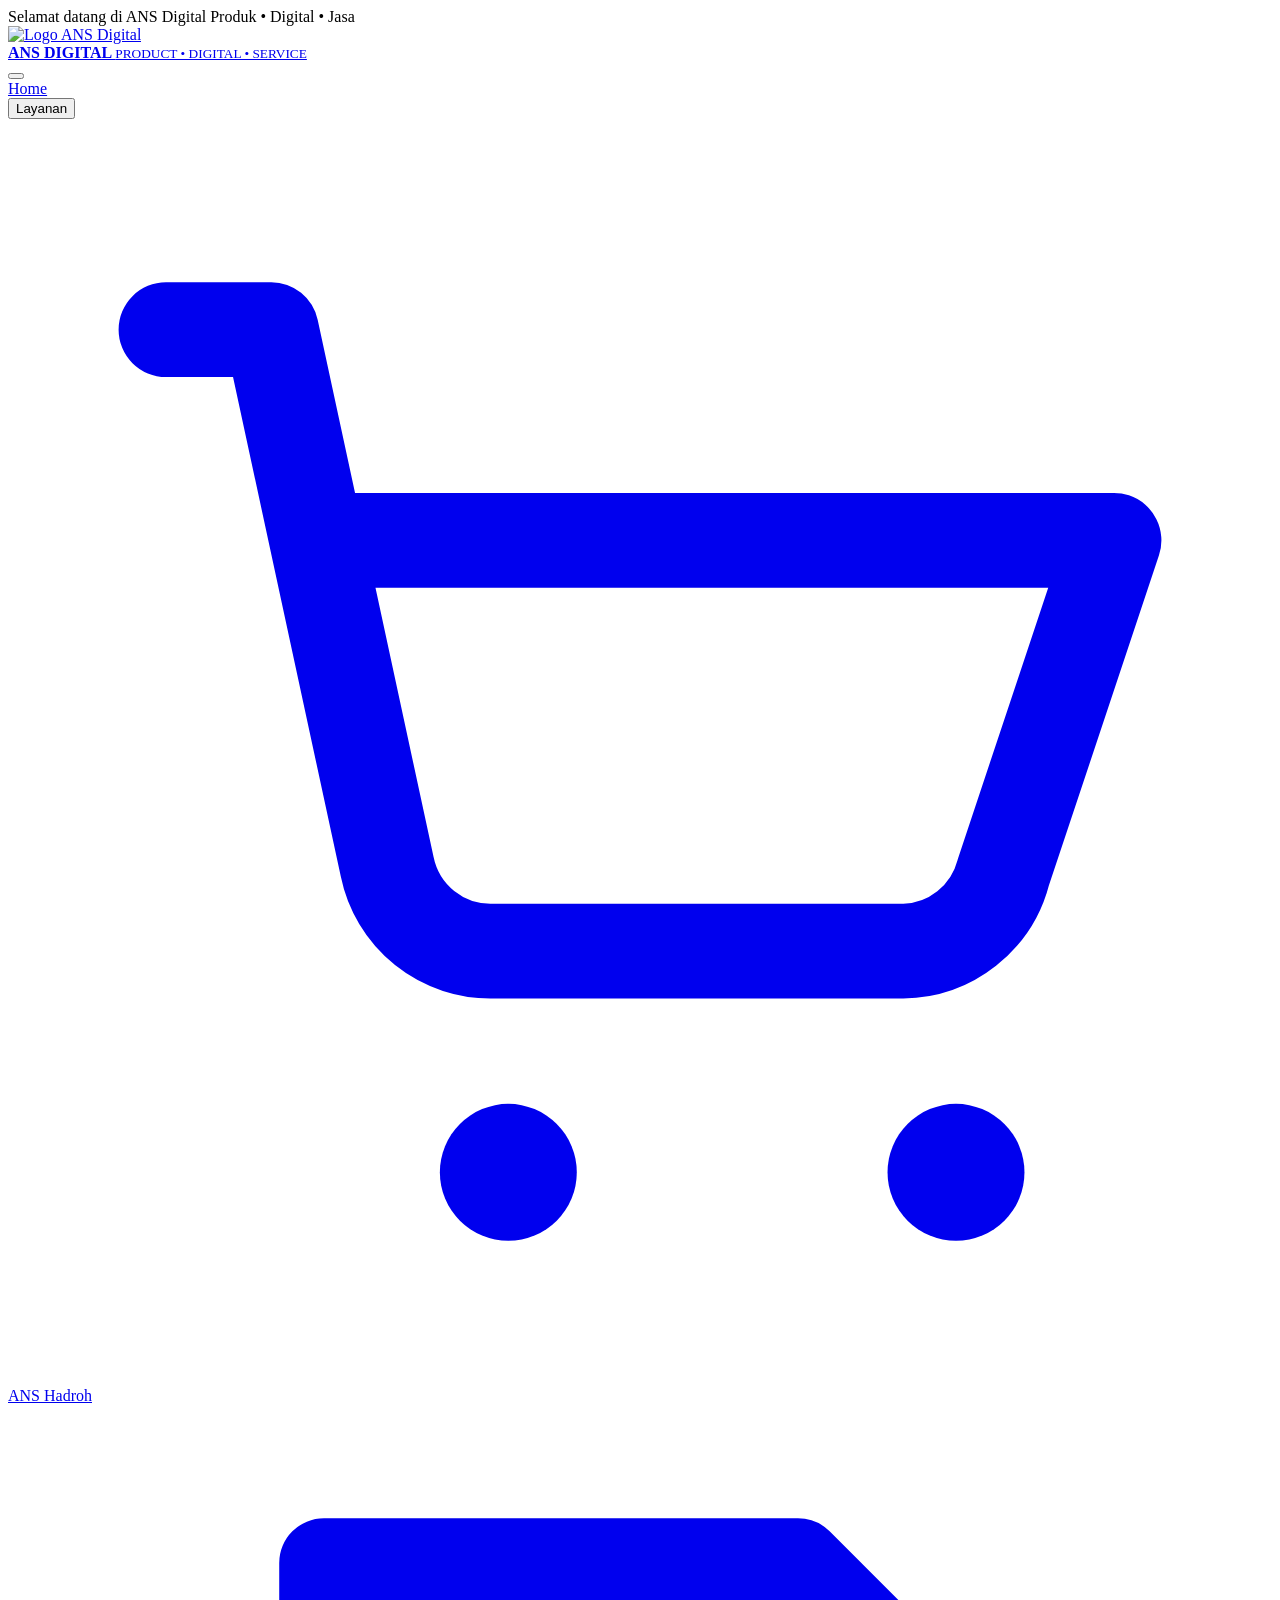
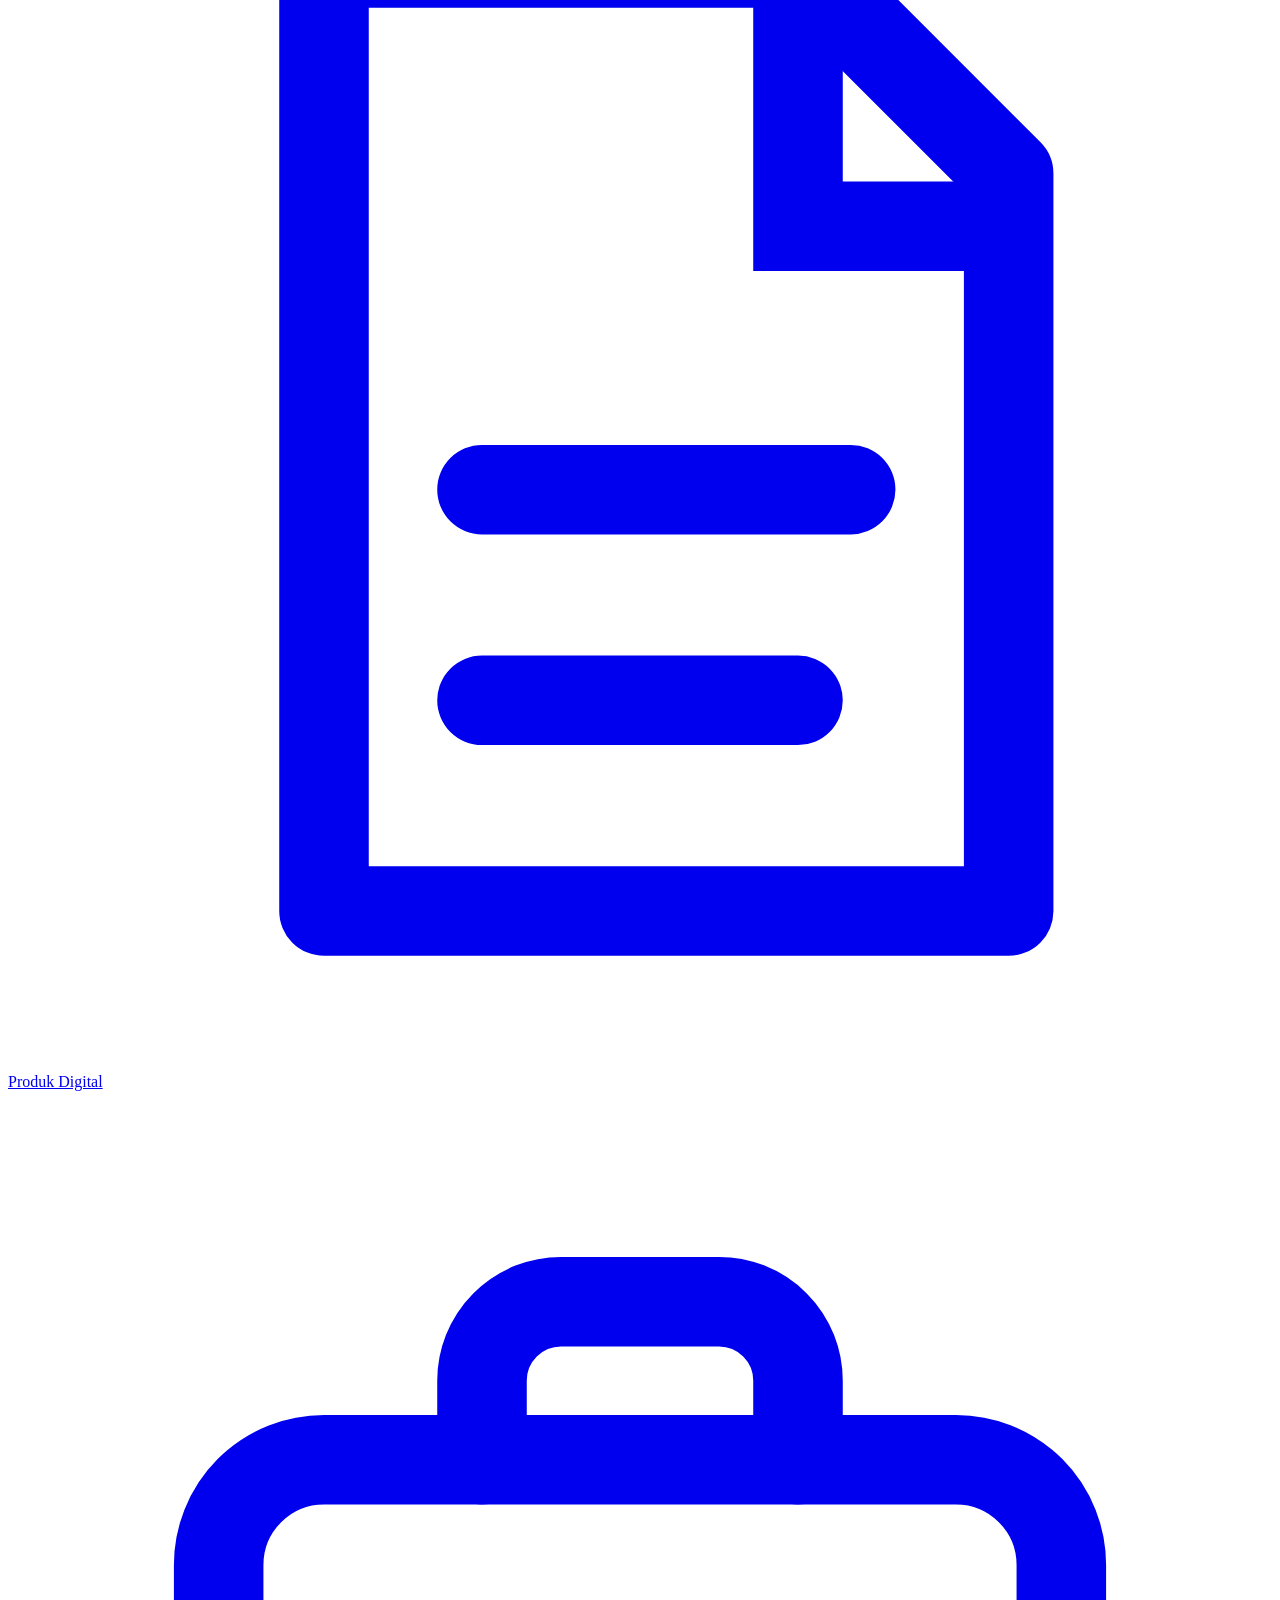
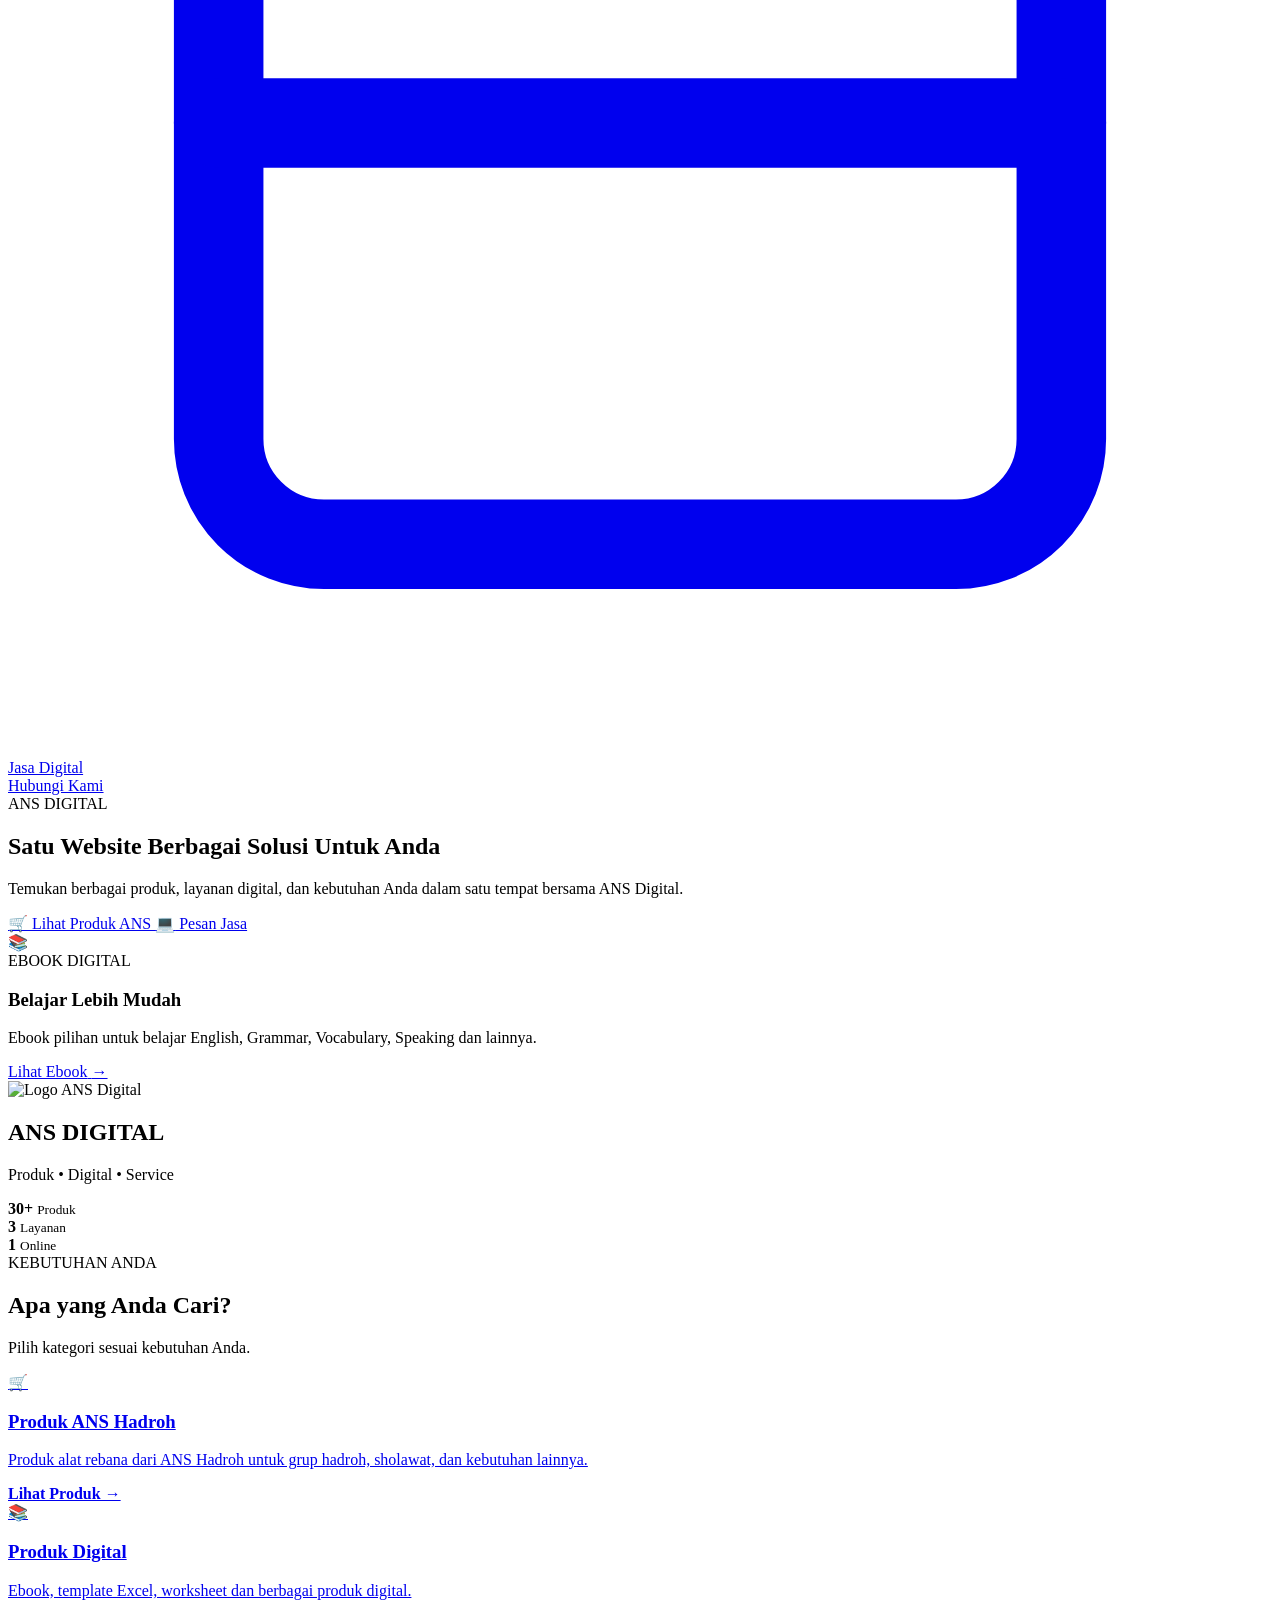
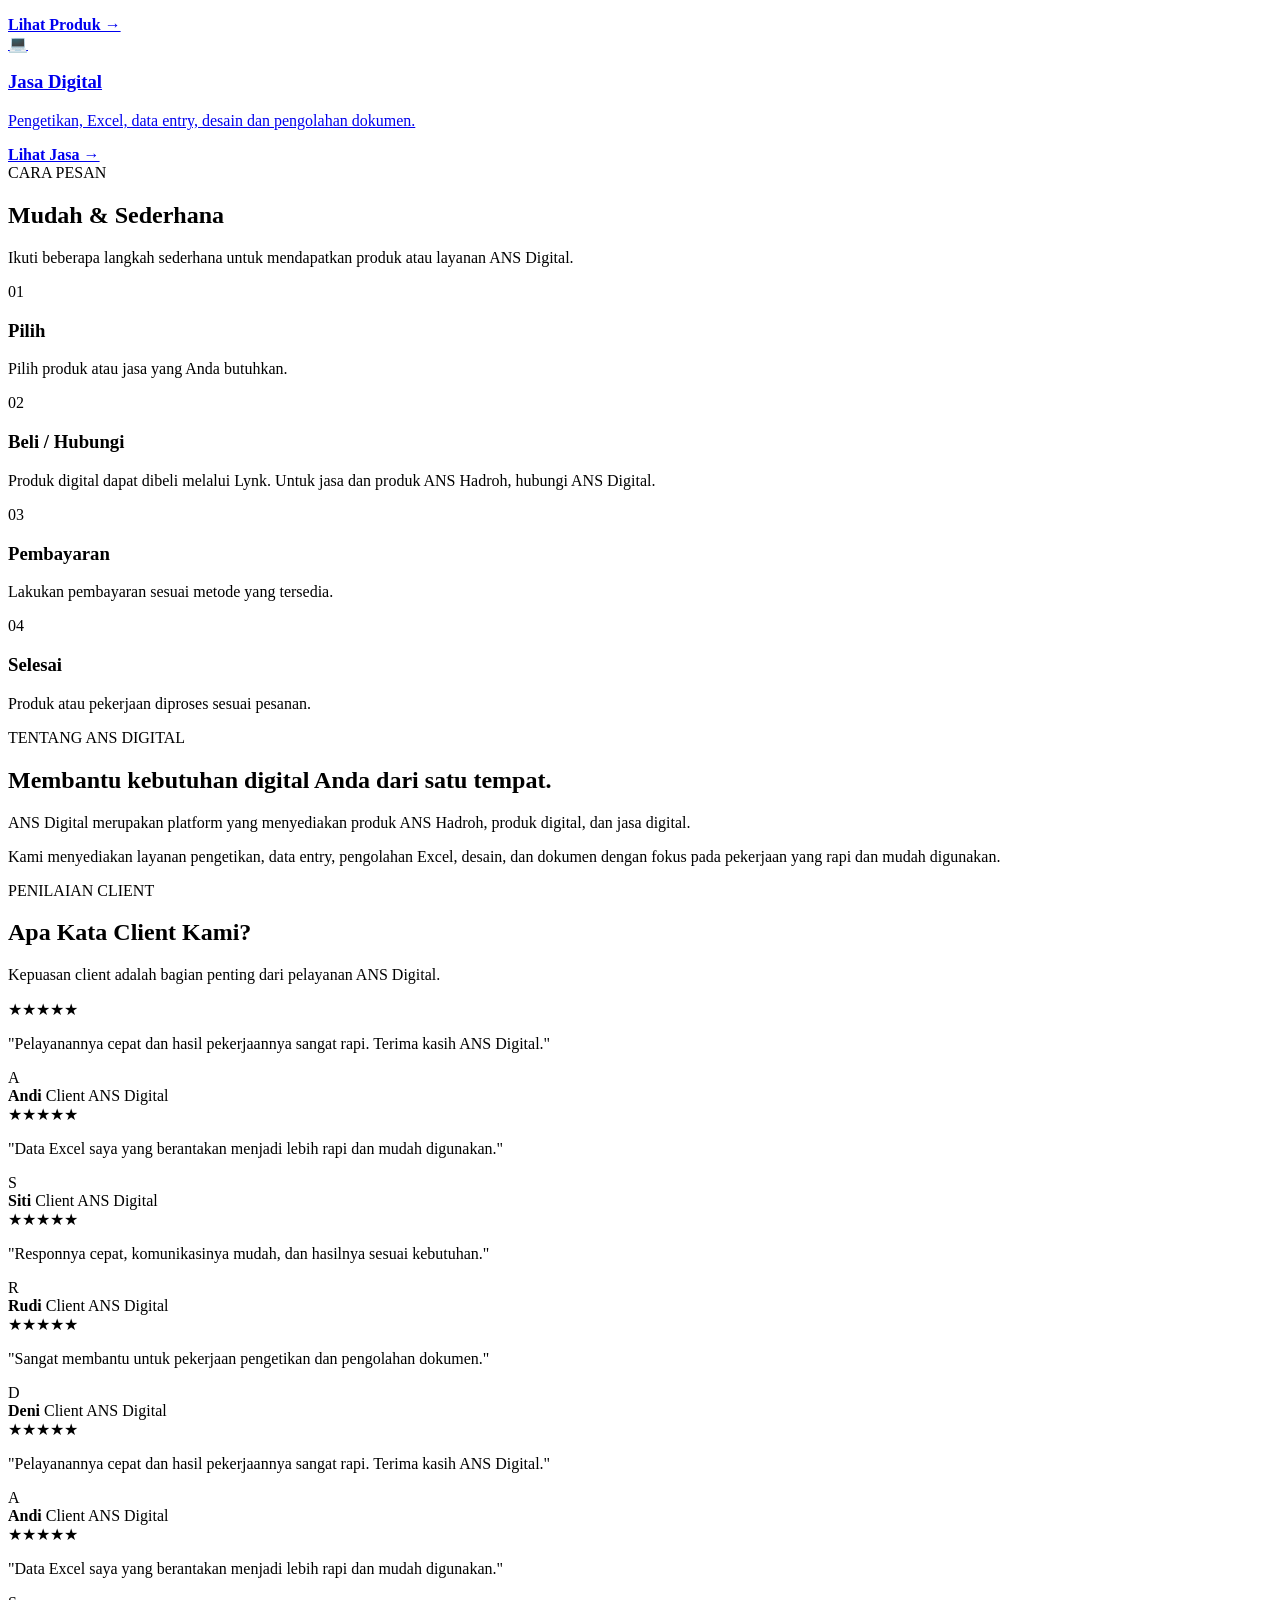
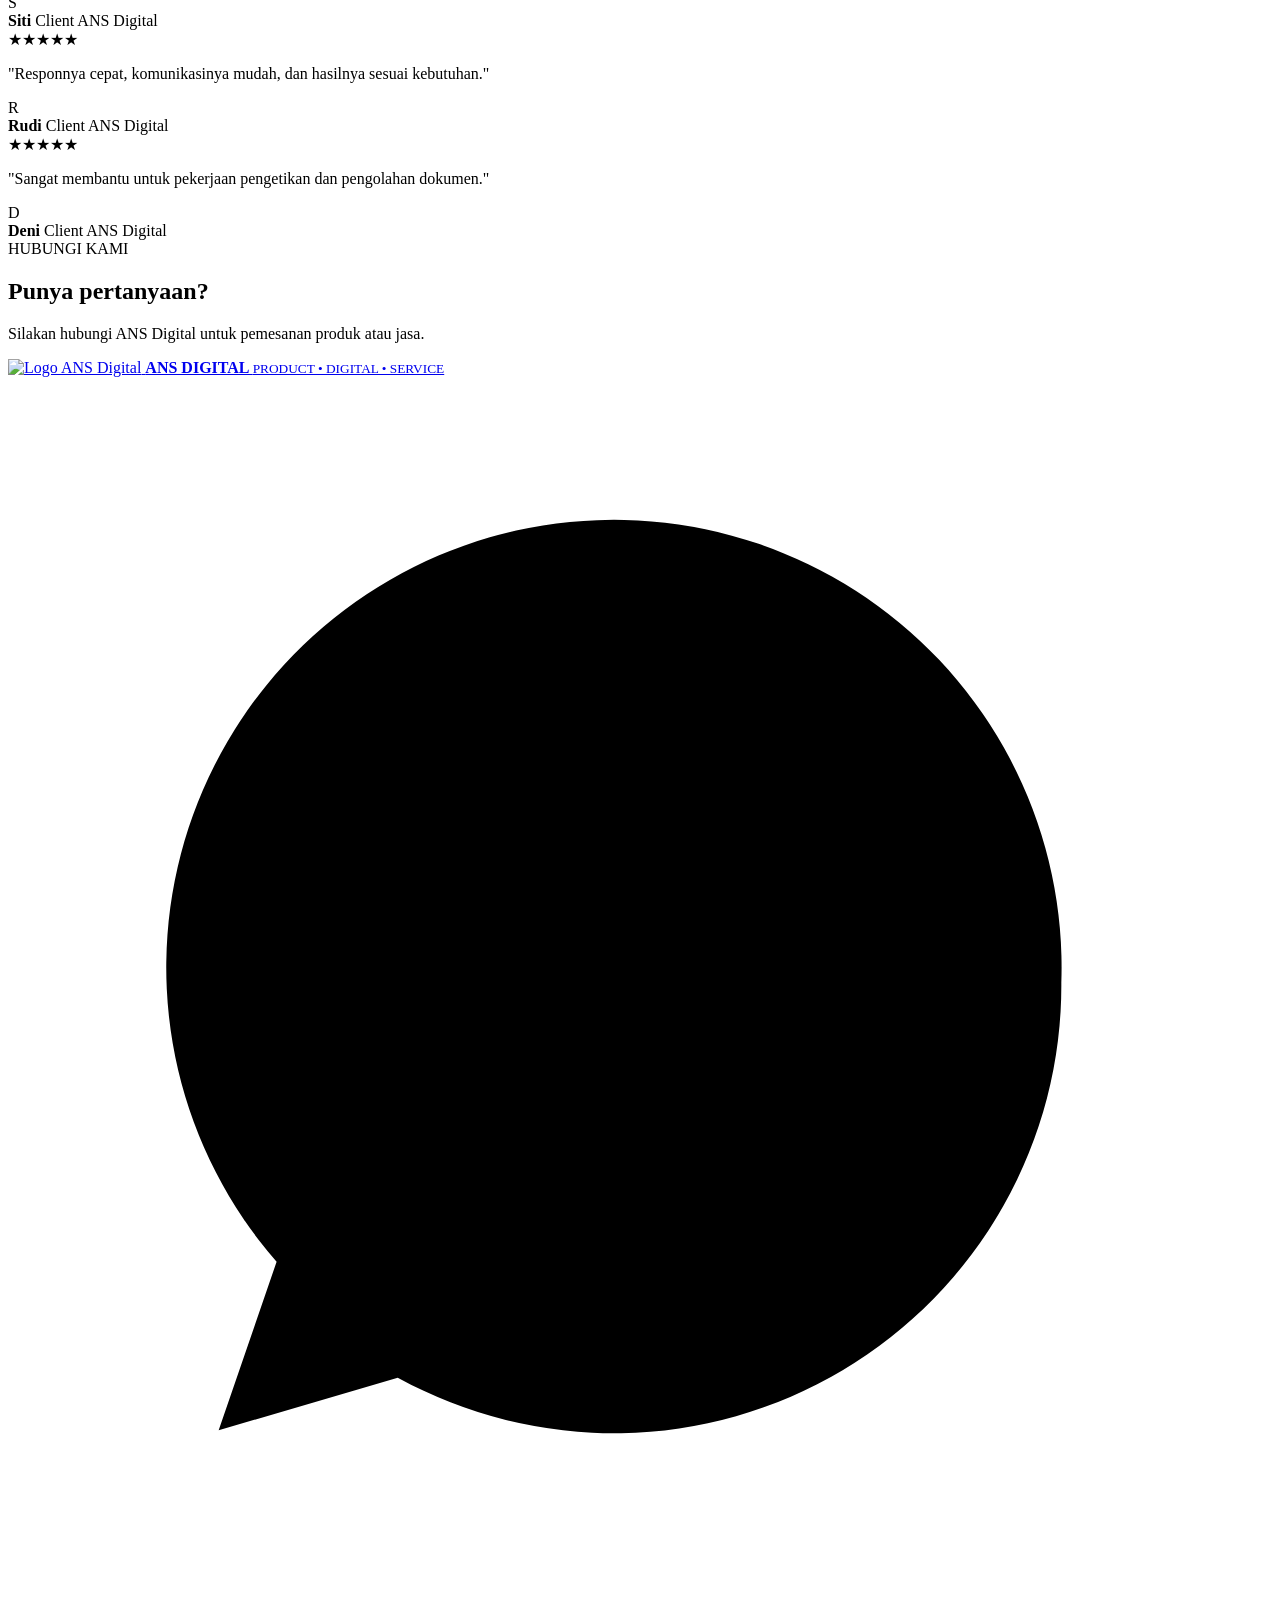
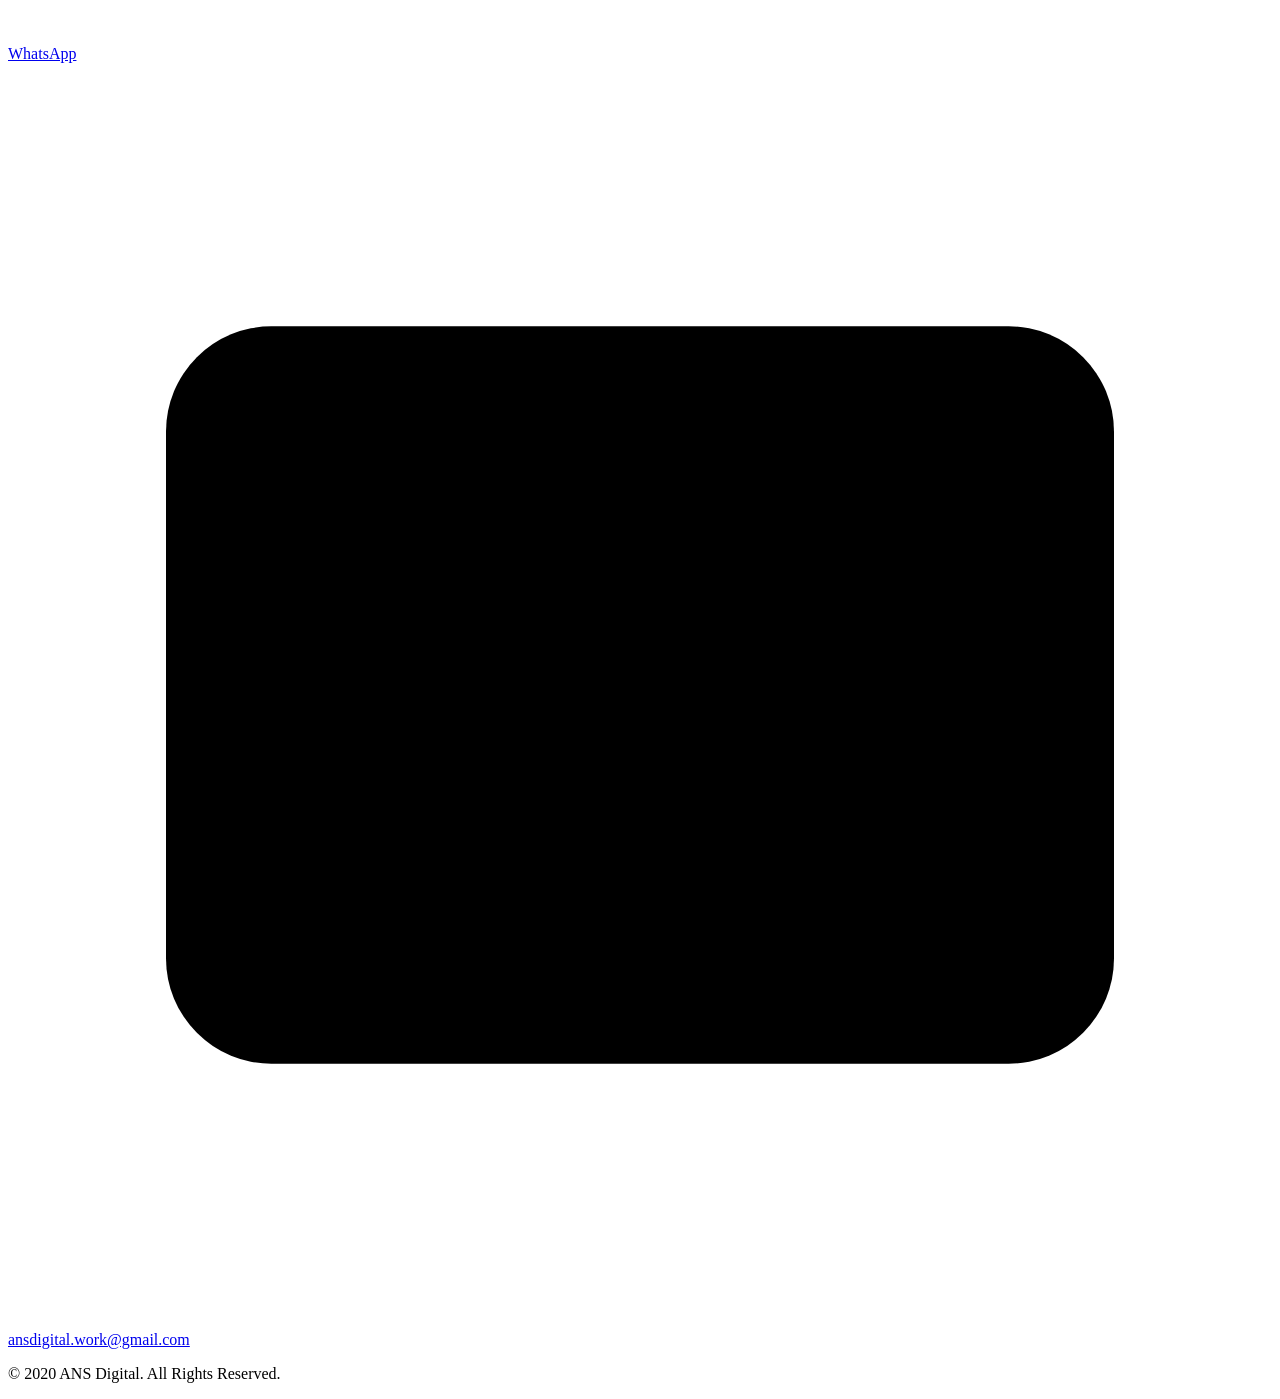
==== index.html @ a68f954a "Add files via upload" ====
<!DOCTYPE html>
<html lang="id">

<head>

    <!-- =====================================================
         BASIC META
    ====================================================== -->

    <meta charset="UTF-8">

    <meta
        name="viewport"
        content="width=device-width, initial-scale=1.0"
    >

    <meta
        name="description"
        content="ANS Digital menyediakan produk ANS Hadroh, produk digital, dan jasa digital."
    >

    <meta
        name="theme-color"
        content="#123B63"
    >

    <title>ANS Digital | Produk &amp; Jasa</title>


    <!-- =====================================================
         STYLESHEET
    ====================================================== -->

    <link
        rel="stylesheet"
        href="style.css"
    >

</head>


<body>

    <!-- =====================================================
         TOP BAR
    ====================================================== -->

    <div class="top-bar">

        <div class="container top-bar-inner">

            <span>
                Selamat datang di ANS Digital
            </span>

            <span>
                Produk • Digital • Jasa
            </span>

        </div>

    </div>


    <!-- =====================================================
         HEADER
    ====================================================== -->

    <header class="header">

        <div class="container navbar">

            <!-- LOGO -->

            <a
                href="index.html"
                class="logo"
                aria-label="ANS Digital - Beranda"
            >

                <div class="logo-box">

                    <img
                        src="image/logo/Logo.png"
                        alt="Logo ANS Digital"
                    >

                </div>

                <div class="logo-text">

                    <strong>
                        ANS DIGITAL
                    </strong>

                    <small>
                        PRODUCT • DIGITAL • SERVICE
                    </small>

                </div>

            </a>


            <!-- MOBILE MENU -->

            <button
                type="button"
                class="menu-toggle"
                id="menuToggle"
                aria-label="Buka menu navigasi"
                aria-expanded="false"
                aria-controls="mainMenu"
            >

                <span></span>
                <span></span>
                <span></span>

            </button>


            <!-- NAVIGATION -->

            <nav
                class="menu"
                id="mainMenu"
                aria-label="Navigasi utama"
            >

                <!-- HOME -->

                <a
                    href="#home"
                    class="menu-link"
                >
                    <span>Home</span>
                </a>


                <!-- LAYANAN -->

                <div class="menu-dropdown">

                    <button
                        type="button"
                        class="menu-dropdown-toggle"
                        aria-expanded="false"
                        aria-haspopup="true"
                    >

                        <span>Layanan</span>

                        <span
                            class="menu-arrow"
                            aria-hidden="true"
                        ></span>

                    </button>


                    <div class="menu-dropdown-list">

                        <!-- ANS HADROH -->

                        <a
                            href="hadroh.html"
                            class="menu-dropdown-item"
                            aria-label="Buka halaman ANS Hadroh"
                        >

                            <span
                                class="menu-icon cart-icon"
                                aria-hidden="true"
                            >

                                <svg
                                    viewBox="0 0 24 24"
                                    xmlns="http://www.w3.org/2000/svg"
                                    focusable="false"
                                >

                                    <path
                                        d="M3 4H5L7.2 14.2A2 2 0 0 0 9.2 15.8H17A2 2 0 0 0 18.9 14.3L21 8H6"
                                        fill="none"
                                        stroke="currentColor"
                                        stroke-width="1.8"
                                        stroke-linecap="round"
                                        stroke-linejoin="round"
                                    />

                                    <circle
                                        cx="9.5"
                                        cy="20"
                                        r="1.3"
                                        fill="currentColor"
                                    />

                                    <circle
                                        cx="18"
                                        cy="20"
                                        r="1.3"
                                        fill="currentColor"
                                    />

                                </svg>

                            </span>

                            <span>
                                ANS Hadroh
                            </span>

                        </a>


                        <!-- PRODUK DIGITAL -->

                        <a
                            href="digital.html"
                            class="menu-dropdown-item"
                            aria-label="Buka halaman Produk Digital"
                        >

                            <span
                                class="menu-icon"
                                aria-hidden="true"
                            >

                                <svg
                                    viewBox="0 0 24 24"
                                    xmlns="http://www.w3.org/2000/svg"
                                    focusable="false"
                                >

                                    <path
                                        d="M6 3H15L19 7V21H6Z"
                                        fill="none"
                                        stroke="currentColor"
                                        stroke-width="1.7"
                                        stroke-linejoin="round"
                                    />

                                    <path
                                        d="M15 3V8H19"
                                        fill="none"
                                        stroke="currentColor"
                                        stroke-width="1.7"
                                    />

                                    <path
                                        d="M9 13H16M9 17H15"
                                        fill="none"
                                        stroke="currentColor"
                                        stroke-width="1.7"
                                        stroke-linecap="round"
                                    />

                                </svg>

                            </span>

                            <span>
                                Produk Digital
                            </span>

                        </a>


                        <!-- JASA DIGITAL -->

                        <a
                            href="jasa.html"
                            class="menu-dropdown-item jasa-digital-link"
                            aria-label="Buka halaman Jasa Digital"
                        >

                            <span
                                class="menu-icon"
                                aria-hidden="true"
                            >

                                <svg
                                    viewBox="0 0 24 24"
                                    xmlns="http://www.w3.org/2000/svg"
                                    focusable="false"
                                >

                                    <rect
                                        x="4"
                                        y="7"
                                        width="16"
                                        height="13"
                                        rx="2"
                                        fill="none"
                                        stroke="currentColor"
                                        stroke-width="1.7"
                                    />

                                    <path
                                        d="M9 7V5.5A1.5 1.5 0 0 1 10.5 4H13.5A1.5 1.5 0 0 1 15 5.5V7"
                                        fill="none"
                                        stroke="currentColor"
                                        stroke-width="1.7"
                                        stroke-linecap="round"
                                    />

                                    <path
                                        d="M4 12H20"
                                        fill="none"
                                        stroke="currentColor"
                                        stroke-width="1.7"
                                        stroke-linecap="round"
                                    />

                                </svg>

                            </span>

                            <span>
                                Jasa Digital
                            </span>

                        </a>

                    </div>

                </div>


                <!-- HUBUNGI KAMI -->

                <a
                    href="#kontak"
                    class="menu-link"
                >
                    <span>Hubungi Kami</span>
                </a>

            </nav>

        </div>

    </header>


    <!-- =====================================================
         MAIN
    ====================================================== -->

    <main id="main-content">


        <!-- =================================================
             HERO
        ================================================== -->

        <section
            class="hero"
            id="home"
            aria-labelledby="hero-title"
        >

            <div class="container hero-content">

                <!-- HERO TEXT -->

                <div class="hero-text">

                    <div class="label hero-animate">
                        ANS DIGITAL
                    </div>

                    <h1
                        id="hero-title"
                        class="hero-animate"
                    >
                        Satu Website
                        <span>
                            Berbagai Solusi
                        </span>
                        Untuk Anda
                    </h1>

                    <p class="hero-animate">
                        Temukan berbagai produk, layanan digital,
                        dan kebutuhan Anda dalam satu tempat
                        bersama ANS Digital.
                    </p>


                    <!-- HERO BUTTONS -->

                    <div class="hero-buttons hero-animate">

                        <a
                            href="#produk"
                            class="btn btn-primary"
                        >
                            <span aria-hidden="true">🛒</span>
                            Lihat Produk ANS
                        </a>

                        <a
                            href="jasa.html"
                            class="btn btn-outline"
                            aria-label="Lihat dan pesan jasa ANS Digital"
                        >
                            <span aria-hidden="true">💻</span>
                            Pesan Jasa
                        </a>

                    </div>


                    <!-- HERO EBOOK -->

                    <div class="hero-ebook-mini hero-animate">

                        <div
                            class="hero-ebook-icon"
                            aria-hidden="true"
                        >
                            📚
                        </div>

                        <div class="hero-ebook-info">

                            <span>
                                EBOOK DIGITAL
                            </span>

                            <h3>
                                Belajar Lebih Mudah
                            </h3>

                            <p>
                                Ebook pilihan untuk belajar English,
                                Grammar, Vocabulary, Speaking dan lainnya.
                            </p>

                        </div>

                        <a
                            href="digital.html"
                            class="hero-ebook-link"
                        >
                            <span>Lihat Ebook</span>
                            <span aria-hidden="true">→</span>
                        </a>

                    </div>

                </div>


                <!-- HERO CARD -->

                <div
                    class="hero-card hero-card-animate"
                    aria-label="Informasi ANS Digital"
                >

                    <div class="hero-card-inner">

                        <div class="hero-logo">

                            <img
                                src="image/logo/Logo.png"
                                alt="Logo ANS Digital"
                            >

                        </div>

                        <h2>
                            ANS DIGITAL
                        </h2>

                        <p>
                            Produk • Digital • Service
                        </p>

                        <div class="hero-mini">

                            <div>
                                <strong>30+</strong>
                                <small>Produk</small>
                            </div>

                            <div>
                                <strong>3</strong>
                                <small>Layanan</small>
                            </div>

                            <div>
                                <strong>1</strong>
                                <small>Online</small>
                            </div>

                        </div>

                    </div>

                </div>

            </div>

        </section>


        <!-- =================================================
             KATEGORI PRODUK
        ================================================== -->

        <section
            class="section"
            id="produk"
            aria-labelledby="produk-title"
        >

            <div class="container">

                <div class="section-title">

                    <span>
                        KEBUTUHAN ANDA
                    </span>

                    <h2 id="produk-title">
                        Apa yang Anda Cari?
                    </h2>

                    <p>
                        Pilih kategori sesuai kebutuhan Anda.
                    </p>

                </div>


                <div class="category-grid">

                    <!-- ANS HADROH -->

                    <a
                        href="hadroh.html"
                        class="category-card"
                        aria-label="Lihat Produk ANS Hadroh"
                    >

                        <div
                            class="category-icon"
                            aria-hidden="true"
                        >
                            🛒
                        </div>

                        <h3>
                            Produk ANS Hadroh
                        </h3>

                        <p>
                            Produk alat rebana dari ANS Hadroh
                            untuk grup hadroh, sholawat,
                            dan kebutuhan lainnya.
                        </p>

                        <strong class="category-link">
                            Lihat Produk →
                        </strong>

                    </a>


                    <!-- PRODUK DIGITAL -->

                    <a
                        href="digital.html"
                        class="category-card"
                        aria-label="Lihat Produk Digital"
                    >

                        <div
                            class="category-icon"
                            aria-hidden="true"
                        >
                            📚
                        </div>

                        <h3>
                            Produk Digital
                        </h3>

                        <p>
                            Ebook, template Excel, worksheet
                            dan berbagai produk digital.
                        </p>

                        <strong class="category-link">
                            Lihat Produk →
                        </strong>

                    </a>


                    <!-- JASA DIGITAL -->

                    <a
                        href="jasa.html"
                        class="category-card"
                        aria-label="Buka halaman Jasa Digital"
                    >

                        <div
                            class="category-icon"
                            aria-hidden="true"
                        >
                            💻
                        </div>

                        <h3>
                            Jasa Digital
                        </h3>

                        <p>
                            Pengetikan, Excel, data entry,
                            desain dan pengolahan dokumen.
                        </p>

                        <strong class="category-link">
                            Lihat Jasa →
                        </strong>

                    </a>

                </div>

            </div>

        </section>


        <!-- =================================================
             CARA PESAN
        ================================================== -->

        <section
            class="section"
            id="cara-pesan"
            aria-labelledby="cara-pesan-title"
        >

            <div class="container">

                <div class="section-title">

                    <span>
                        CARA PESAN
                    </span>

                    <h2 id="cara-pesan-title">
                        Mudah &amp; Sederhana
                    </h2>

                    <p>
                        Ikuti beberapa langkah sederhana untuk
                        mendapatkan produk atau layanan ANS Digital.
                    </p>

                </div>


                <div class="steps">

                    <div class="step">

                        <div class="step-number">
                            01
                        </div>

                        <h3>
                            Pilih
                        </h3>

                        <p>
                            Pilih produk atau jasa
                            yang Anda butuhkan.
                        </p>

                    </div>


                    <div class="step">

                        <div class="step-number">
                            02
                        </div>

                        <h3>
                            Beli / Hubungi
                        </h3>

                        <p>
                            Produk digital dapat dibeli melalui Lynk.
                            Untuk jasa dan produk ANS Hadroh,
                            hubungi ANS Digital.
                        </p>

                    </div>


                    <div class="step">

                        <div class="step-number">
                            03
                        </div>

                        <h3>
                            Pembayaran
                        </h3>

                        <p>
                            Lakukan pembayaran sesuai
                            metode yang tersedia.
                        </p>

                    </div>


                    <div class="step">

                        <div class="step-number">
                            04
                        </div>

                        <h3>
                            Selesai
                        </h3>

                        <p>
                            Produk atau pekerjaan
                            diproses sesuai pesanan.
                        </p>

                    </div>

                </div>

            </div>

        </section>


        <!-- =================================================
             TENTANG ANS DIGITAL
        ================================================== -->

        <section
            class="section about"
            id="tentang"
            aria-labelledby="tentang-title"
        >

            <div class="container about-grid">

                <div>

                    <span class="section-label">
                        TENTANG ANS DIGITAL
                    </span>

                    <h2 id="tentang-title">
                        Membantu kebutuhan digital Anda
                        dari satu tempat.
                    </h2>

                </div>


                <div>

                    <p>
                        ANS Digital merupakan platform yang menyediakan
                        produk ANS Hadroh, produk digital, dan jasa digital.
                    </p>

                    <p>
                        Kami menyediakan layanan pengetikan, data entry,
                        pengolahan Excel, desain, dan dokumen dengan fokus
                        pada pekerjaan yang rapi dan mudah digunakan.
                    </p>

                </div>

            </div>

        </section>


        <!-- =================================================
             PENILAIAN CLIENT
        ================================================== -->

        <section
            class="section client-review"
            id="penilaian"
            aria-labelledby="penilaian-title"
        >

            <div class="container">

                <div class="section-title">

                    <span>
                        PENILAIAN CLIENT
                    </span>

                    <h2 id="penilaian-title">
                        Apa Kata Client Kami?
                    </h2>

                    <p>
                        Kepuasan client adalah bagian penting
                        dari pelayanan ANS Digital.
                    </p>

                </div>


                <div
                    class="review-marquee"
                    aria-label="Penilaian dari client ANS Digital"
                >

                    <div class="review-marquee-track">

                        <!-- REVIEW 1 -->

                        <article class="review-card">

                            <div class="review-stars">
                                ★★★★★
                            </div>

                            <p class="review-text">
                                "Pelayanannya cepat dan hasil pekerjaannya
                                sangat rapi. Terima kasih ANS Digital."
                            </p>

                            <div class="review-client">

                                <div
                                    class="client-avatar"
                                    aria-hidden="true"
                                >
                                    A
                                </div>

                                <div>

                                    <strong>
                                        Andi
                                    </strong>

                                    <span>
                                        Client ANS Digital
                                    </span>

                                </div>

                            </div>

                        </article>


                        <!-- REVIEW 2 -->

                        <article class="review-card">

                            <div class="review-stars">
                                ★★★★★
                            </div>

                            <p class="review-text">
                                "Data Excel saya yang berantakan menjadi
                                lebih rapi dan mudah digunakan."
                            </p>

                            <div class="review-client">

                                <div
                                    class="client-avatar"
                                    aria-hidden="true"
                                >
                                    S
                                </div>

                                <div>

                                    <strong>
                                        Siti
                                    </strong>

                                    <span>
                                        Client ANS Digital
                                    </span>

                                </div>

                            </div>

                        </article>


                        <!-- REVIEW 3 -->

                        <article class="review-card">

                            <div class="review-stars">
                                ★★★★★
                            </div>

                            <p class="review-text">
                                "Responnya cepat, komunikasinya mudah,
                                dan hasilnya sesuai kebutuhan."
                            </p>

                            <div class="review-client">

                                <div
                                    class="client-avatar"
                                    aria-hidden="true"
                                >
                                    R
                                </div>

                                <div>

                                    <strong>
                                        Rudi
                                    </strong>

                                    <span>
                                        Client ANS Digital
                                    </span>

                                </div>

                            </div>

                        </article>


                        <!-- REVIEW 4 -->

                        <article class="review-card">

                            <div class="review-stars">
                                ★★★★★
                            </div>

                            <p class="review-text">
                                "Sangat membantu untuk pekerjaan pengetikan
                                dan pengolahan dokumen."
                            </p>

                            <div class="review-client">

                                <div
                                    class="client-avatar"
                                    aria-hidden="true"
                                >
                                    D
                                </div>

                                <div>

                                    <strong>
                                        Deni
                                    </strong>

                                    <span>
                                        Client ANS Digital
                                    </span>

                                </div>

                            </div>

                        </article>


                        <!-- DUPLIKAT REVIEW UNTUK MARQUEE -->

                        <article
                            class="review-card"
                            aria-hidden="true"
                        >

                            <div class="review-stars">
                                ★★★★★
                            </div>

                            <p class="review-text">
                                "Pelayanannya cepat dan hasil pekerjaannya
                                sangat rapi. Terima kasih ANS Digital."
                            </p>

                            <div class="review-client">

                                <div class="client-avatar">
                                    A
                                </div>

                                <div>

                                    <strong>
                                        Andi
                                    </strong>

                                    <span>
                                        Client ANS Digital
                                    </span>

                                </div>

                            </div>

                        </article>


                        <article
                            class="review-card"
                            aria-hidden="true"
                        >

                            <div class="review-stars">
                                ★★★★★
                            </div>

                            <p class="review-text">
                                "Data Excel saya yang berantakan menjadi
                                lebih rapi dan mudah digunakan."
                            </p>

                            <div class="review-client">

                                <div class="client-avatar">
                                    S
                                </div>

                                <div>

                                    <strong>
                                        Siti
                                    </strong>

                                    <span>
                                        Client ANS Digital
                                    </span>

                                </div>

                            </div>

                        </article>


                        <article
                            class="review-card"
                            aria-hidden="true"
                        >

                            <div class="review-stars">
                                ★★★★★
                            </div>

                            <p class="review-text">
                                "Responnya cepat, komunikasinya mudah,
                                dan hasilnya sesuai kebutuhan."
                            </p>

                            <div class="review-client">

                                <div class="client-avatar">
                                    R
                                </div>

                                <div>

                                    <strong>
                                        Rudi
                                    </strong>

                                    <span>
                                        Client ANS Digital
                                    </span>

                                </div>

                            </div>

                        </article>


                        <article
                            class="review-card"
                            aria-hidden="true"
                        >

                            <div class="review-stars">
                                ★★★★★
                            </div>

                            <p class="review-text">
                                "Sangat membantu untuk pekerjaan pengetikan
                                dan pengolahan dokumen."
                            </p>

                            <div class="review-client">

                                <div class="client-avatar">
                                    D
                                </div>

                                <div>

                                    <strong>
                                        Deni
                                    </strong>

                                    <span>
                                        Client ANS Digital
                                    </span>

                                </div>

                            </div>

                        </article>

                    </div>

                </div>

            </div>

        </section>


        <!-- =================================================
             KONTAK
        ================================================== -->

        <section
            class="section"
            id="kontak"
            aria-labelledby="kontak-title"
        >

            <div class="container">

                <div class="contact-box">

                    <!-- CONTACT INFO -->

                    <div class="contact-info">

                        <span>
                            HUBUNGI KAMI
                        </span>

                        <h2 id="kontak-title">
                            Punya pertanyaan?
                        </h2>

                        <p>
                            Silakan hubungi ANS Digital untuk
                            pemesanan produk atau jasa.
                        </p>

                    </div>
                    
                    </div>

                </div>

            </div>

        </section>

    </main>


    <!-- =====================================================
         FOOTER
    ====================================================== -->

    <footer class="footer">

        <div class="container">

            <div class="footer-simple">

                <!-- FOOTER BRAND -->

                <div class="footer-simple-brand">

                    <a
                        href="index.html"
                        class="footer-logo"
                        aria-label="ANS Digital - Beranda"
                    >

                        <span class="footer-logo-image">

                            <img
                                src="image/logo/Logo.png"
                                alt="Logo ANS Digital"
                            >

                        </span>

                        <span class="footer-logo-text">

                            <strong>
                                ANS DIGITAL
                            </strong>

                            <small>
                                PRODUCT • DIGITAL • SERVICE
                            </small>

                        </span>

                    </a>

                </div>


                <!-- FOOTER CONTACT -->

                <div class="footer-simple-contact">

                    <!-- WHATSAPP -->

                    <a
                        href="https://wa.me/6289504662800"
                        class="footer-contact-item"
                        target="_blank"
                        rel="noopener noreferrer"
                        aria-label="Hubungi ANS Digital melalui WhatsApp"
                    >

                        <span
                            class="footer-contact-icon"
                            aria-hidden="true"
                        >

                            <svg
                                viewBox="0 0 24 24"
                                xmlns="http://www.w3.org/2000/svg"
                                focusable="false"
                            >

                                <path
                                    d="M20 11.5A8.5 8.5 0 0 1 7.4 19L4 20l1.1-3.2A8.5 8.5 0 1 1 20 11.5Z"
                                />

                                <path
                                    d="M8.5 8.5c.3-.5.7-.5 1-.1l1 1.3c.2.3.2.6 0 .9l-.5.6c.7 1.2 1.7 2.2 2.9 2.9l.6-.5c.3-.2.6-.2.9 0l1.3 1c.4.3.4.7-.1 1-.6.4-1.4.5-2.1.2-2.7-1.1-4.8-3.2-5.9-5.9-.3-.7-.2-1.5.2-2.1Z"
                                />

                            </svg>

                        </span>

                        <span>
                            WhatsApp
                        </span>

                    </a>


                    <!-- EMAIL -->

                    <a
                        href="mailto:ansdigital.work@gmail.com"
                        class="footer-contact-item"
                        aria-label="Kirim email ke ANS Digital"
                    >

                        <span
                            class="footer-contact-icon"
                            aria-hidden="true"
                        >

                            <svg
                                viewBox="0 0 24 24"
                                xmlns="http://www.w3.org/2000/svg"
                                focusable="false"
                            >

                                <rect
                                    x="3"
                                    y="5"
                                    width="18"
                                    height="14"
                                    rx="2"
                                />

                                <path
                                    d="M3 7L12 13L21 7"
                                />

                            </svg>

                        </span>

                        <span>
                            ansdigital.work@gmail.com
                        </span>

                    </a>

                </div>

            </div>


            <!-- FOOTER BOTTOM -->

            <div class="footer-bottom">

                <div class="footer-bottom-inner">

                    <p class="footer-copyright">
                        © 2020 ANS Digital. All Rights Reserved.
                    </p>

                </div>

            </div>

        </div>

    </footer>


    <!-- =====================================================
         JAVASCRIPT
    ====================================================== -->

    <script
        src="javascript/script.js"
        defer
    ></script>

</body>

</html>
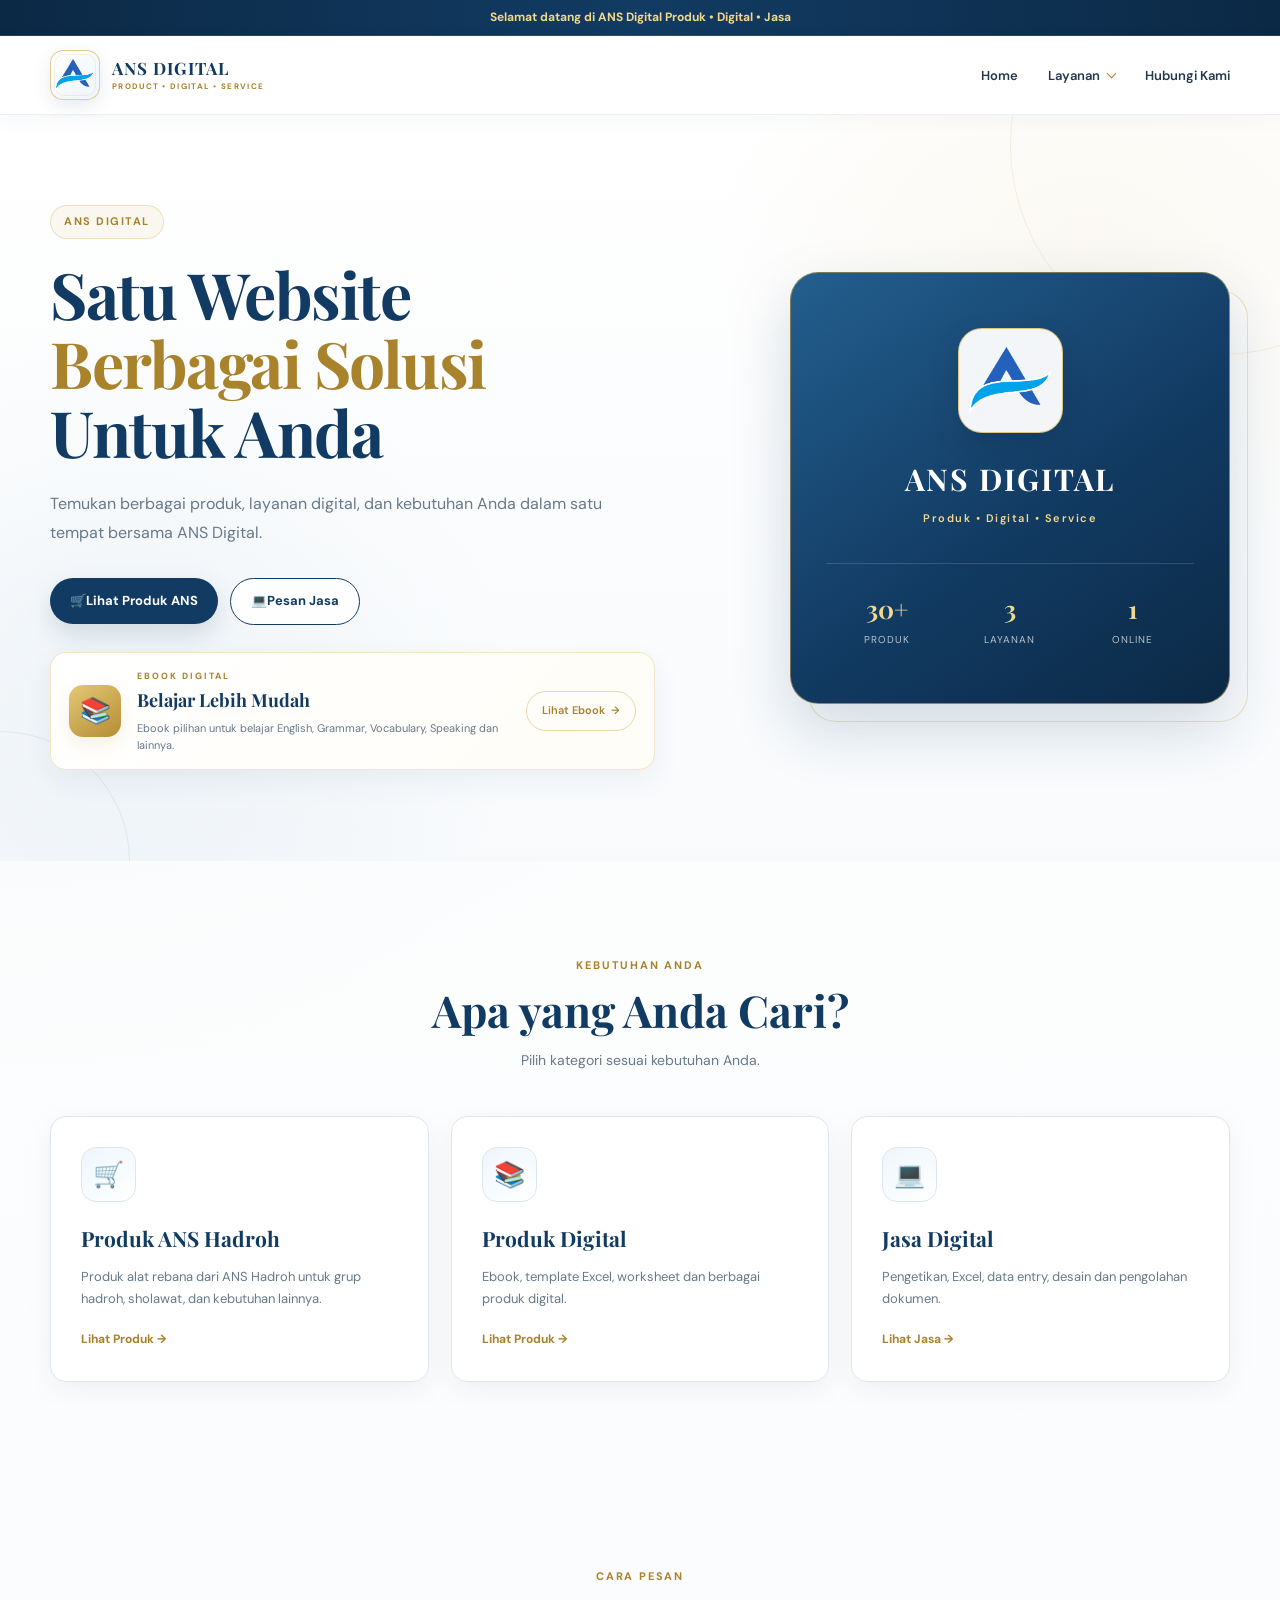
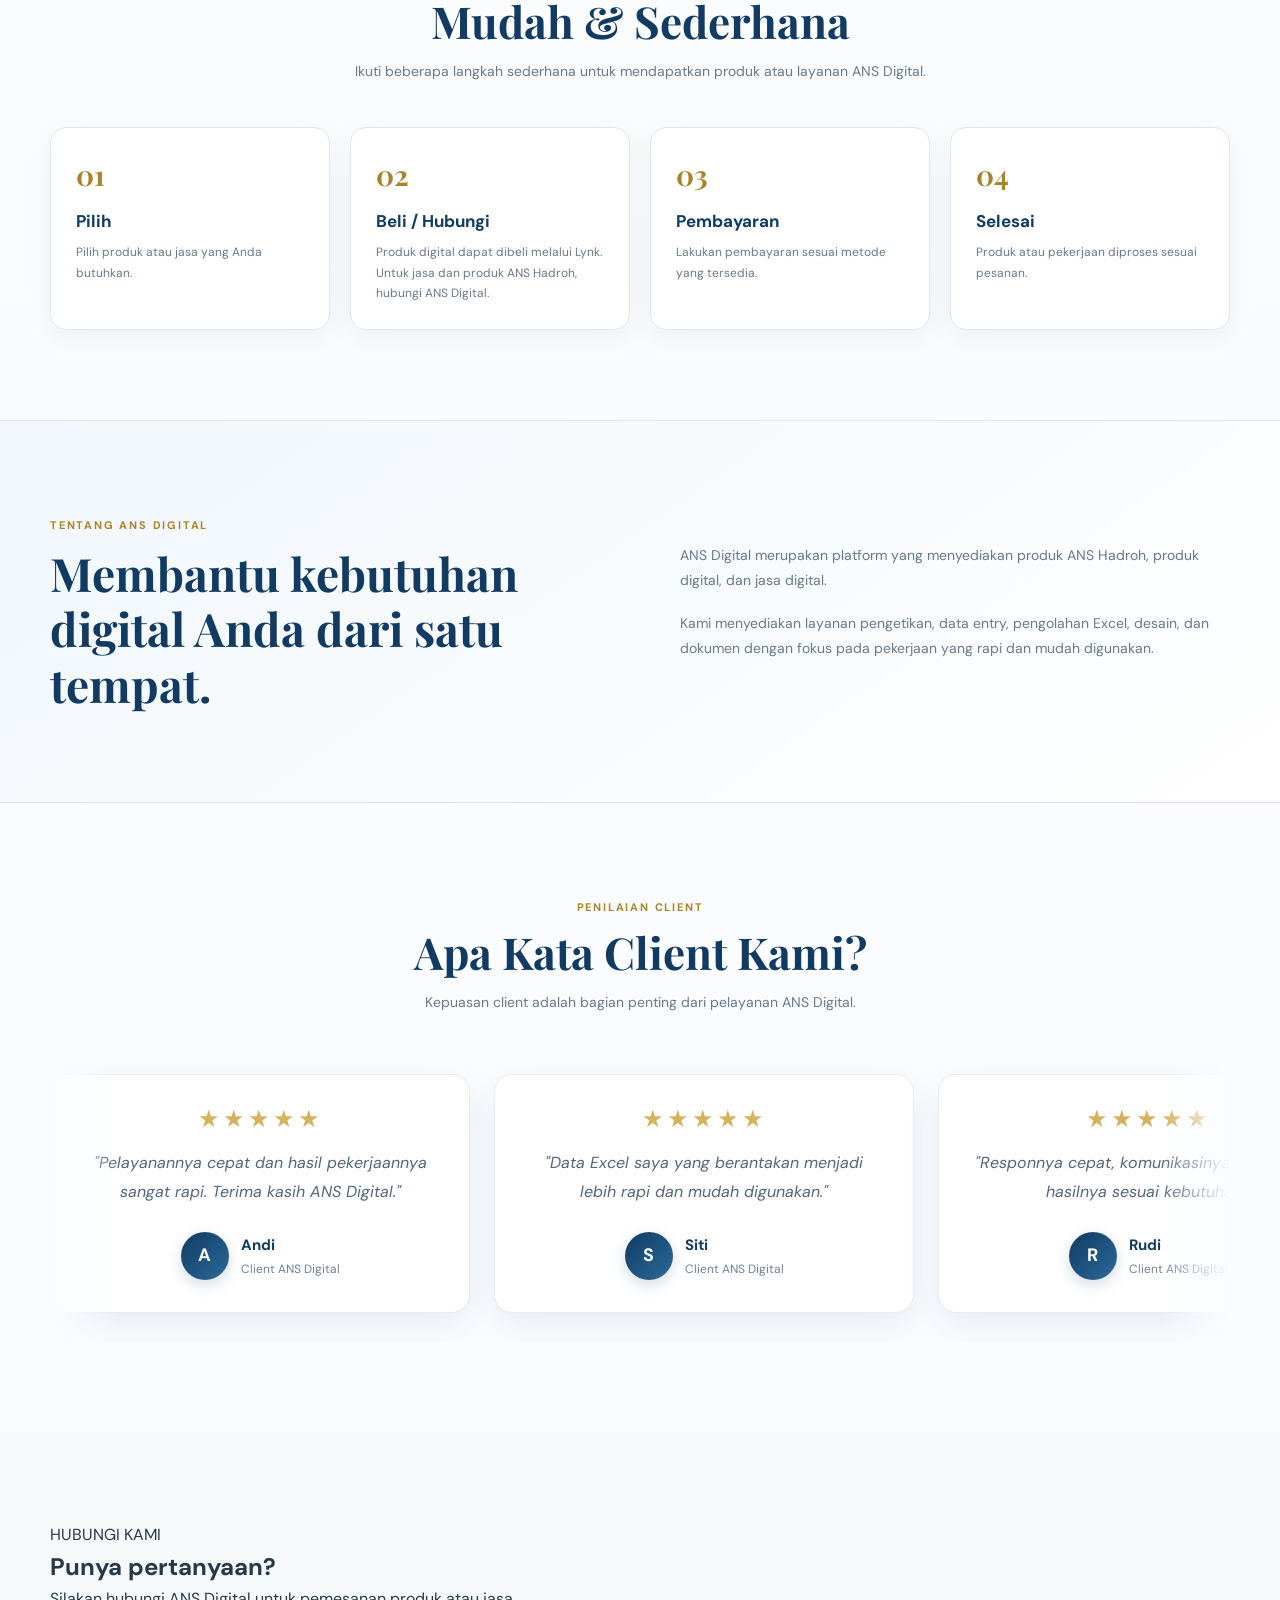
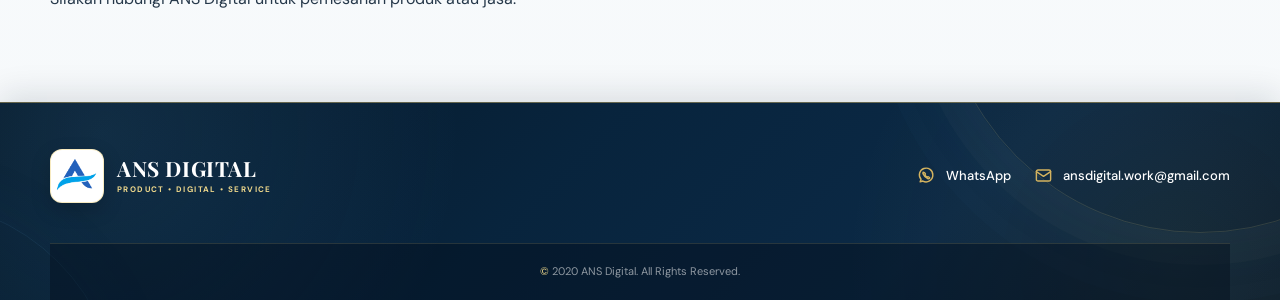
==== commit 0dfe335d: "Update index.html" ====
--- a/index.html
+++ b/index.html
@@ -270,7 +270,7 @@
                         <!-- JASA DIGITAL -->
 
                         <a
-                            href="jasa.html"
+                            href="Jasa.html"
                             class="menu-dropdown-item jasa-digital-link"
                             aria-label="Buka halaman Jasa Digital"
                         >
--- a/style.css
+++ b/style.css
@@ -0,0 +1,7808 @@
+/* =========================================================
+   ANS DIGITAL
+   PROFESSIONAL BRIGHT PREMIUM
+   WHITE • SOFT BLUE • NAVY • CHAMPAGNE GOLD
+   ========================================================= */
+
+/* =========================================================
+   01. GOOGLE FONT
+   ========================================================= */
+
+@import url("https://fonts.googleapis.com/css2?family=DM+Sans:wght@400;500;600;700&family=Playfair+Display:wght@500;600;700&display=swap");
+
+/* =========================================================
+   02. ROOT / VARIABLES
+   ========================================================= */
+
+:root {
+    /* =====================================================
+       ANS DIGITAL
+       PROFESSIONAL BRIGHT PREMIUM
+       ===================================================== */
+
+    /* PRIMARY */
+    --primary: #123B63;
+    --primary-dark: #0B2945;
+    --primary-light: #2B6A9B;
+
+    /* CHAMPAGNE GOLD */
+    --gold: #D4B35F;
+    --gold-light: #F0D98C;
+    --gold-dark: #A9822C;
+
+    /* TEXT */
+    --text: #26384A;
+    --text-dark: #172B3F;
+    --muted: #68798A;
+
+    /* BASIC */
+    --white: #FFFFFF;
+
+    /* BACKGROUND */
+    --background: #F8FAFC;
+    --background-soft: #F2F6FA;
+    --background-blue: #EAF2F8;
+
+    /* BORDER */
+    --border: #DDE6EE;
+    --border-light: #EAF0F5;
+
+    /* STATUS */
+    --success: #287A59;
+
+    /* SHADOW */
+    --shadow:
+        0 8px 28px rgba(18, 59, 99, 0.06);
+
+    --shadow-hover:
+        0 16px 40px rgba(18, 59, 99, 0.11);
+
+    --shadow-soft:
+        0 4px 16px rgba(18, 59, 99, 0.045);
+
+    /* RADIUS */
+    --radius: 16px;
+
+    /* CONTAINER */
+    --container: 1180px;
+}
+
+/* =========================================================
+   03. RESET / GLOBAL
+   ========================================================= */
+
+*,
+*::before,
+*::after {
+    margin: 0;
+    padding: 0;
+    box-sizing: border-box;
+}
+
+/* =========================================================
+   HTML
+   ========================================================= */
+
+html {
+    scroll-behavior: smooth;
+    scroll-padding-top: 90px;
+}
+
+/* =========================================================
+   BODY
+   PROFESSIONAL BRIGHT BACKGROUND
+   ========================================================= */
+
+body {
+    min-height: 100vh;
+
+    overflow-x: hidden;
+
+    font-family:
+        "DM Sans",
+        Arial,
+        sans-serif;
+
+    line-height: 1.6;
+
+    color: var(--text);
+
+    background:
+        radial-gradient(
+            circle at 0% 0%,
+            rgba(43, 106, 155, 0.045),
+            transparent 30%
+        ),
+
+        linear-gradient(
+            180deg,
+            #FFFFFF 0%,
+            #FBFCFD 45%,
+            #F6F9FB 100%
+        );
+
+    -webkit-font-smoothing: antialiased;
+
+    text-rendering: optimizeLegibility;
+}
+
+/* =========================================================
+   POPUP STATE
+   ========================================================= */
+
+body.popup-open,
+body.hadroh-popup-open {
+    overflow: hidden;
+}
+
+/* =========================================================
+   IMAGE
+   ========================================================= */
+
+img {
+    display: block;
+
+    max-width: 100%;
+
+    height: auto;
+}
+
+/* =========================================================
+   LINK
+   ========================================================= */
+
+a {
+    color: inherit;
+
+    text-decoration: none;
+}
+
+/* =========================================================
+   FORM
+   ========================================================= */
+
+button,
+input,
+textarea,
+select {
+    font: inherit;
+}
+
+/* =========================================================
+   BUTTON
+   ========================================================= */
+
+button {
+    border: 0;
+
+    cursor: pointer;
+}
+
+/* =========================================================
+   CONTAINER
+   ========================================================= */
+
+.container {
+    width: min(
+        var(--container),
+        calc(100% - 40px)
+    );
+
+    margin-inline: auto;
+}
+
+/* =========================================================
+   04. TOP BAR
+   PROFESSIONAL NAVY
+   ========================================================= */
+
+.top-bar {
+    min-height: 36px;
+
+    padding:
+        7px 20px;
+
+    display: flex;
+
+    align-items: center;
+
+    justify-content: center;
+
+    gap: 10px;
+
+    background:
+        linear-gradient(
+            90deg,
+            #0B2945 0%,
+            #123B63 50%,
+            #0B2945 100%
+        );
+
+    color:
+        rgba(
+            255,
+            255,
+            255,
+            0.92
+        );
+
+    font-size: 12px;
+
+    font-weight: 500;
+
+    line-height: 1.4;
+
+    text-align: center;
+
+    border-bottom:
+        1px solid
+        rgba(
+            212,
+            179,
+            95,
+            0.16
+        );
+}
+
+/* =========================================================
+   TOP BAR ACCENT
+   ========================================================= */
+
+.top-bar span {
+    color: var(--gold-light);
+
+    font-weight: 700;
+}
+
+/* =========================================================
+   05. HEADER / NAVBAR
+   ========================================================= */
+
+.header {
+    position: sticky;
+
+    top: 0;
+
+    z-index: 9000;
+
+    width: 100%;
+
+    background:
+        rgba(
+            255,
+            255,
+            255,
+            0.96
+        );
+
+    border-bottom:
+        1px solid
+        rgba(
+            18,
+            59,
+            99,
+            0.08
+        );
+
+    backdrop-filter:
+        blur(16px);
+
+    -webkit-backdrop-filter:
+        blur(16px);
+
+    box-shadow:
+        0 4px 20px
+        rgba(
+            18,
+            59,
+            99,
+            0.045
+        );
+}
+
+/* =========================================================
+   NAVBAR
+   ========================================================= */
+
+.navbar {
+    min-height: 78px;
+
+    display: flex;
+
+    align-items: center;
+
+    justify-content: space-between;
+
+    gap: 30px;
+}
+
+/* =========================================================
+   HEADER HOVER / FOCUS
+   ========================================================= */
+
+.header a,
+.header button {
+    -webkit-tap-highlight-color: transparent;
+}
+
+/* =========================================================
+   ACCESSIBILITY
+   ========================================================= */
+
+:focus-visible {
+    outline:
+        2px solid
+        var(--gold);
+
+    outline-offset: 3px;
+}
+
+/* =========================================================
+   SELECTION
+   ========================================================= */
+
+::selection {
+    background:
+        rgba(
+            212,
+            179,
+            95,
+            0.25
+        );
+
+    color: var(--primary-dark);
+}
+
+/* =========================================================
+   SCROLLBAR
+   ========================================================= */
+
+::-webkit-scrollbar {
+    width: 8px;
+}
+
+::-webkit-scrollbar-track {
+    background: #F3F6F8;
+}
+
+::-webkit-scrollbar-thumb {
+    background: #B8C7D3;
+
+    border-radius: 999px;
+}
+
+::-webkit-scrollbar-thumb:hover {
+    background: var(--primary-light);
+}
+
+/* =========================================================
+   RESPONSIVE
+   ========================================================= */
+
+@media (max-width: 768px) {
+
+    .container {
+        width: min(
+            var(--container),
+            calc(100% - 30px)
+        );
+    }
+
+    .navbar {
+        min-height: 70px;
+
+        gap: 18px;
+    }
+
+    .top-bar {
+        min-height: 34px;
+
+        padding:
+            6px 15px;
+
+        font-size: 11px;
+    }
+}
+
+@media (max-width: 480px) {
+
+    .container {
+        width: calc(100% - 24px);
+    }
+
+    .navbar {
+        min-height: 64px;
+    }
+
+    .top-bar {
+        padding:
+            6px 12px;
+
+        font-size: 10.5px;
+    }
+}
+
+/* =========================================================
+   06. LOGO
+   ========================================================= */
+
+.logo {
+    min-width: 0;
+
+    display: flex;
+    align-items: center;
+
+    gap: 12px;
+
+    flex-shrink: 1;
+}
+
+.logo-box {
+    position: relative;
+
+    width: 50px;
+    height: 50px;
+    min-width: 50px;
+    flex: 0 0 50px;
+
+    display: flex;
+    align-items: center;
+    justify-content: center;
+
+    overflow: hidden;
+
+    border:
+        1px solid rgba(212, 179, 95, 0.65);
+
+    border-radius: 13px;
+
+    background:
+        linear-gradient(
+            145deg,
+            #FFFFFF,
+            #EEF5FB
+        );
+
+    box-shadow:
+        0 6px 18px rgba(18, 59, 99, 0.10);
+}
+
+.logo-box::before {
+    content: "";
+
+    position: absolute;
+    inset: 3px;
+
+    border:
+        1px solid rgba(212, 179, 95, 0.18);
+
+    border-radius: 10px;
+
+    pointer-events: none;
+}
+
+.logo-box img {
+    position: relative;
+    z-index: 1;
+
+    width: 100%;
+    height: 100%;
+
+    padding: 4px;
+
+    object-fit: contain;
+}
+
+.logo-text {
+    min-width: 0;
+
+    display: flex;
+    flex-direction: column;
+
+    line-height: 1.1;
+}
+
+.logo-text strong {
+    display: block;
+
+    color: var(--primary);
+
+    font-family: "Playfair Display", serif;
+
+    font-size: 17px;
+    font-weight: 700;
+
+    letter-spacing: 1px;
+
+    white-space: nowrap;
+}
+
+.logo-text small {
+    display: block;
+
+    margin-top: 4px;
+
+    color: var(--gold-dark);
+
+    font-size: 8px;
+    font-weight: 700;
+
+    letter-spacing: 1.3px;
+
+    white-space: nowrap;
+}
+
+/* =========================================================
+   07. MAIN MENU
+   HOME • LAYANAN • HUBUNGI KAMI
+   PROFESSIONAL PREMIUM NAVIGATION
+   ========================================================= */
+
+.menu {
+    display: flex;
+    align-items: center;
+
+    gap: 30px;
+
+    margin-left: auto;
+}
+
+/* =========================================================
+   MENU LINK UTAMA
+   ========================================================= */
+
+.menu > a {
+    position: relative;
+
+    display: inline-flex;
+    align-items: center;
+
+    min-height: 42px;
+
+    padding: 8px 0;
+
+    color: var(--text);
+
+    font-size: 13px;
+    font-weight: 600;
+
+    line-height: 1;
+
+    text-decoration: none;
+
+    white-space: nowrap;
+
+    transition:
+        color 0.25s ease;
+}
+
+/* =========================================================
+   GARIS EMAS MENU UTAMA
+   ========================================================= */
+
+.menu > a::after {
+    content: "";
+
+    position: absolute;
+
+    left: 0;
+    bottom: 2px;
+
+    width: 0;
+    height: 2px;
+
+    border-radius: 999px;
+
+    background:
+        linear-gradient(
+            90deg,
+            var(--gold-dark),
+            var(--gold)
+        );
+
+    transition:
+        width 0.3s ease;
+}
+
+.menu > a:hover {
+    color: var(--primary);
+}
+
+.menu > a:hover::after {
+    width: 100%;
+}
+
+/* =========================================================
+   07. MAIN MENU / NAVIGATION
+   PROFESSIONAL • BRIGHT • PREMIUM
+   ========================================================= */
+
+/* =========================================================
+   MENU UTAMA
+   ========================================================= */
+
+.menu {
+    display: flex;
+    align-items: center;
+
+    gap: 30px;
+
+    margin-left: auto;
+}
+
+/* =========================================================
+   LINK MENU UTAMA
+   HOME • HUBUNGI KAMI
+   ========================================================= */
+
+.menu > a {
+    position: relative;
+
+    display: inline-flex;
+    align-items: center;
+
+    min-height: 42px;
+
+    padding: 8px 0;
+
+    color: var(--text);
+
+    font-size: 13px;
+    font-weight: 600;
+
+    line-height: 1;
+
+    white-space: nowrap;
+
+    text-decoration: none;
+
+    transition:
+        color 0.25s ease;
+}
+
+/* GARIS BAWAH */
+
+.menu > a::after {
+    content: "";
+
+    position: absolute;
+
+    left: 0;
+    bottom: 2px;
+
+    width: 0;
+    height: 2px;
+
+    border-radius: 999px;
+
+    background:
+        linear-gradient(
+            90deg,
+            var(--gold-dark),
+            var(--gold)
+        );
+
+    transition:
+        width 0.3s ease;
+}
+
+/* HOVER */
+
+.menu > a:hover {
+    color: var(--primary);
+}
+
+.menu > a:hover::after {
+    width: 100%;
+}
+
+/* =========================================================
+   DROPDOWN LAYANAN
+   ANS DIGITAL — PROFESSIONAL BRIGHT PREMIUM
+   ========================================================= */
+
+/* =========================================================
+   01. CONTAINER DROPDOWN
+   ========================================================= */
+
+.menu-dropdown {
+    position: relative;
+
+    display: flex;
+    align-items: center;
+
+    height: 100%;
+
+    z-index: 10000;
+}
+
+/* =========================================================
+   02. TOMBOL LAYANAN
+   ========================================================= */
+
+.menu-dropdown-toggle {
+    position: relative;
+
+    display: inline-flex;
+    align-items: center;
+    justify-content: center;
+
+    gap: 8px;
+
+    min-height: 42px;
+
+    padding: 8px 0;
+
+    border: 0;
+    outline: none;
+
+    background: transparent;
+
+    color: var(--text);
+
+    font-family: inherit;
+    font-size: 13px;
+    font-weight: 600;
+
+    line-height: 1;
+
+    white-space: nowrap;
+
+    cursor: pointer;
+
+    -webkit-appearance: none;
+    appearance: none;
+
+    transition:
+        color 0.25s ease;
+}
+
+/* =========================================================
+   03. HOVER TOMBOL
+   ========================================================= */
+
+.menu-dropdown-toggle:hover {
+    color: var(--primary);
+}
+
+/* =========================================================
+   04. GARIS BAWAH EMAS
+   ========================================================= */
+
+.menu-dropdown-toggle::after {
+    content: "";
+
+    position: absolute;
+
+    left: 0;
+    bottom: 2px;
+
+    width: 0;
+    height: 2px;
+
+    border-radius: 999px;
+
+    background: linear-gradient(
+        90deg,
+        var(--gold-dark),
+        var(--gold)
+    );
+
+    transition:
+        width 0.3s ease;
+}
+
+/* Aktif / hover */
+
+.menu-dropdown:hover .menu-dropdown-toggle::after,
+.menu-dropdown.active .menu-dropdown-toggle::after {
+    width: 100%;
+}
+
+/* =========================================================
+   05. CHEVRON / PANAH
+   ========================================================= */
+
+.menu-arrow {
+    display: inline-block;
+
+    width: 7px;
+    height: 7px;
+
+    flex: 0 0 7px;
+
+    margin-top: -3px;
+
+    border-right: 1.6px solid currentColor;
+    border-bottom: 1.6px solid currentColor;
+
+    color: var(--gold-dark);
+
+    transform: rotate(45deg);
+    transform-origin: center;
+
+    transition:
+        transform 0.25s ease,
+        color 0.25s ease,
+        margin-top 0.25s ease;
+}
+
+/* Hover */
+
+.menu-dropdown:hover .menu-arrow {
+    color: var(--primary);
+}
+
+/* Aktif */
+
+.menu-dropdown.active .menu-arrow {
+    margin-top: 3px;
+
+    color: var(--primary);
+
+    transform: rotate(225deg);
+}
+
+/* =========================================================
+   06. DROPDOWN BOX
+   ========================================================= */
+
+.menu-dropdown-list {
+    position: absolute;
+
+    /*
+       Jarak dibuat sangat kecil agar
+       mouse mudah berpindah dari tombol
+       ke dropdown.
+    */
+    top: calc(100% + 2px);
+
+    left: 50%;
+
+    width: 230px;
+
+    box-sizing: border-box;
+
+    padding: 9px;
+
+    background: rgba(255, 255, 255, 0.98);
+
+    border: 1px solid var(--border);
+
+    border-radius: 15px;
+
+    box-shadow:
+        0 18px 45px rgba(18, 59, 99, 0.14);
+
+    opacity: 0;
+    visibility: hidden;
+
+    pointer-events: none;
+
+    transform:
+        translateX(-50%)
+        translateY(-6px);
+
+    transition:
+        opacity 0.20s ease,
+        visibility 0.20s ease,
+        transform 0.20s ease;
+
+    z-index: 99999;
+}
+
+/* =========================================================
+   07. AREA PENGHUBUNG
+   =========================================================
+
+   Area transparan di atas dropdown membantu
+   mouse berpindah dari tombol Layanan
+   ke dropdown tanpa membuat hover terputus.
+
+   PENTING:
+   pointer-events harus none agar tidak
+   menghalangi klik item dropdown.
+   ========================================================= */
+
+.menu-dropdown-list::after {
+    content: "";
+
+    position: absolute;
+
+    top: -16px;
+    left: -10px;
+    right: -10px;
+
+    height: 18px;
+
+    background: transparent;
+
+    pointer-events: none;
+}
+
+/* =========================================================
+   08. SEGITIGA / POINTER DROPDOWN
+   ========================================================= */
+
+.menu-dropdown-list::before {
+    content: "";
+
+    position: absolute;
+
+    top: -6px;
+    left: 50%;
+
+    width: 12px;
+    height: 12px;
+
+    box-sizing: border-box;
+
+    background: var(--white);
+
+    border-left: 1px solid var(--border);
+    border-top: 1px solid var(--border);
+
+    transform:
+        translateX(-50%)
+        rotate(45deg);
+
+    z-index: 0;
+
+    pointer-events: none;
+}
+
+/* =========================================================
+   09. DROPDOWN TERBUKA
+   ========================================================= */
+
+.menu-dropdown:hover .menu-dropdown-list,
+.menu-dropdown.active .menu-dropdown-list {
+    opacity: 1;
+
+    visibility: visible;
+
+    pointer-events: auto;
+
+    transform:
+        translateX(-50%)
+        translateY(0);
+}
+
+/* =========================================================
+   10. ITEM DROPDOWN
+   ========================================================= */
+
+.menu-dropdown-list a {
+    position: relative;
+
+    z-index: 2;
+
+    display: flex;
+    align-items: center;
+
+    width: 100%;
+    min-height: 58px;
+
+    box-sizing: border-box;
+
+    gap: 12px;
+
+    padding: 10px 12px;
+
+    border-radius: 10px;
+
+    color: var(--text);
+
+    font-size: 13px;
+    font-weight: 600;
+
+    line-height: 1.3;
+
+    text-decoration: none;
+
+    cursor: pointer;
+
+    pointer-events: auto;
+
+    transition:
+        background-color 0.20s ease,
+        color 0.20s ease,
+        transform 0.20s ease;
+}
+
+/* =========================================================
+   11. ITEM + ITEM
+   ========================================================= */
+
+.menu-dropdown-list a + a {
+    margin-top: 3px;
+}
+
+/* =========================================================
+   12. HILANGKAN GARIS BAWAH LINK
+   ========================================================= */
+
+.menu-dropdown-list a::after {
+    display: none !important;
+}
+
+/* =========================================================
+   13. HOVER ITEM
+   ========================================================= */
+
+.menu-dropdown-list a:hover {
+    background: linear-gradient(
+        135deg,
+        var(--background-blue),
+        #FFFFFF
+    );
+
+    color: var(--primary);
+
+    transform: translateX(3px);
+}
+
+/* =========================================================
+   14. ICON DROPDOWN
+   ========================================================= */
+
+.menu-dropdown-list .menu-icon {
+    position: relative;
+
+    display: inline-flex;
+    align-items: center;
+    justify-content: center;
+
+    width: 34px;
+    height: 34px;
+
+    min-width: 34px;
+
+    flex: 0 0 34px;
+
+    box-sizing: border-box;
+
+    border-radius: 9px;
+
+    background: var(--background-blue);
+
+    color: var(--primary);
+
+    font-size: 16px;
+
+    overflow: hidden;
+
+    pointer-events: none;
+
+    transition:
+        background-color 0.20s ease,
+        color 0.20s ease,
+        transform 0.20s ease,
+        box-shadow 0.20s ease;
+}
+
+/* =========================================================
+   15. SVG ICON
+   ========================================================= */
+
+.menu-dropdown-list .menu-icon svg {
+    display: block;
+
+    width: 18px;
+    height: 18px;
+
+    min-width: 18px;
+    min-height: 18px;
+
+    fill: none !important;
+
+    stroke: currentColor !important;
+
+    stroke-width: 1.7;
+
+    stroke-linecap: round;
+    stroke-linejoin: round;
+
+    opacity: 1;
+    visibility: visible;
+
+    overflow: visible;
+
+    pointer-events: none;
+
+    transition:
+        transform 0.20s ease,
+        color 0.20s ease;
+}
+
+/* =========================================================
+   16. ICON KERANJANG ANS HADROH
+   ========================================================= */
+
+.menu-dropdown-list .cart-icon {
+    color: var(--primary);
+}
+
+/* Ukuran icon keranjang */
+
+.menu-dropdown-list .cart-icon svg {
+    width: 20px;
+    height: 20px;
+}
+
+/* Roda keranjang */
+
+.menu-dropdown-list .cart-icon svg circle {
+    fill: currentColor !important;
+
+    stroke: none !important;
+}
+
+/* =========================================================
+   17. HOVER ICON
+   ========================================================= */
+
+.menu-dropdown-list a:hover .menu-icon {
+    background: rgba(212, 179, 95, 0.18);
+
+    color: var(--gold-dark);
+
+    transform: scale(1.05);
+
+    box-shadow:
+        0 4px 10px rgba(18, 59, 99, 0.08);
+}
+
+.menu-dropdown-list a:hover .menu-icon svg {
+    transform: scale(1.06);
+}
+
+/* =========================================================
+   18. TEKS ITEM DROPDOWN
+   ========================================================= */
+
+.menu-dropdown-list a > span:last-child {
+    display: inline-flex;
+    align-items: center;
+
+    min-width: 0;
+
+    color: inherit;
+
+    line-height: 1.4;
+}
+
+/* =========================================================
+   19. KHUSUS JASA DIGITAL
+   ========================================================= */
+
+.menu-dropdown-list .jasa-digital-link {
+    position: relative;
+
+    z-index: 10;
+
+    cursor: pointer;
+
+    pointer-events: auto;
+}
+
+/*
+   Icon dan teks tidak mengambil event klik.
+   Event tetap diterima oleh <a>.
+*/
+
+.menu-dropdown-list .jasa-digital-link span,
+.menu-dropdown-list .jasa-digital-link svg {
+    pointer-events: none;
+}
+
+/* =========================================================
+   20. NAVIGATION BUTTON
+   ========================================================= */
+
+.nav-button {
+    display: inline-flex;
+    align-items: center;
+    justify-content: center;
+
+    min-height: 40px;
+
+    padding: 11px 18px;
+
+    border: 1px solid var(--primary);
+
+    border-radius: 999px;
+
+    background: var(--primary);
+
+    color: var(--white);
+
+    font-size: 12px;
+    font-weight: 700;
+
+    line-height: 1;
+
+    text-decoration: none;
+
+    white-space: nowrap;
+
+    box-shadow:
+        0 7px 18px rgba(18, 59, 99, 0.12);
+
+    transition:
+        background-color 0.25s ease,
+        color 0.25s ease,
+        transform 0.25s ease,
+        box-shadow 0.25s ease;
+}
+
+/* Hover button */
+
+.nav-button:hover {
+    background: var(--primary-light);
+
+    color: var(--white);
+
+    transform: translateY(-2px);
+
+    box-shadow:
+        0 10px 24px rgba(18, 59, 99, 0.18);
+}
+
+/* =========================================================
+   21. KEYBOARD ACCESSIBILITY
+   ========================================================= */
+
+.menu > a:focus-visible,
+.menu-dropdown-toggle:focus-visible,
+.menu-dropdown-list a:focus-visible,
+.nav-button:focus-visible {
+    outline: 2px solid var(--gold);
+
+    outline-offset: 4px;
+}
+
+/* =========================================================
+   22. RESPONSIVE
+   ========================================================= */
+
+@media (max-width: 768px) {
+
+    .menu {
+        gap: 18px;
+    }
+
+    .menu-dropdown-list {
+        width: 220px;
+    }
+
+}
+
+/* =========================================================
+   08. HERO
+   PROFESSIONAL BRIGHT PREMIUM
+   ========================================================= */
+
+.hero {
+    position: relative;
+
+    min-height: 680px;
+
+    display: flex;
+
+    align-items: center;
+
+    overflow: hidden;
+
+    background:
+        radial-gradient(
+            circle at 85% 20%,
+            rgba(212, 179, 95, 0.08),
+            transparent 30%
+        ),
+
+        radial-gradient(
+            circle at 10% 80%,
+            rgba(43, 106, 155, 0.055),
+            transparent 30%
+        ),
+
+        linear-gradient(
+            180deg,
+            #FFFFFF 0%,
+            #F8FAFC 100%
+        );
+}
+
+.hero::before,
+.hero::after {
+    content: "";
+
+    position: absolute;
+
+    border-radius: 50%;
+
+    pointer-events: none;
+
+    animation:
+        heroCircleFloat
+        8s ease-in-out infinite;
+}
+
+.hero::before {
+    width: 420px;
+    height: 420px;
+
+    top: -180px;
+    right: -150px;
+
+    border:
+        1px solid rgba(212, 179, 95, 0.20);
+}
+
+.hero::after {
+    width: 260px;
+    height: 260px;
+
+    left: -130px;
+    bottom: -130px;
+
+    border:
+        1px solid rgba(18, 59, 99, 0.08);
+
+    animation-name:
+        heroCircleFloatReverse;
+}
+
+/* =========================================================
+   10. HERO CONTENT
+   ========================================================= */
+
+.hero-content {
+    position: relative;
+    z-index: 2;
+
+    display: grid;
+
+    grid-template-columns:
+        minmax(0, 1.1fr)
+        minmax(350px, 0.9fr);
+
+    align-items: center;
+
+    gap: 80px;
+
+    padding: 90px 0;
+}
+
+.hero-text {
+    max-width: 650px;
+}
+
+/* =========================================================
+   11. HERO LABEL
+   ========================================================= */
+
+.label {
+    display: inline-flex;
+    align-items: center;
+
+    gap: 8px;
+
+    margin-bottom: 20px;
+
+    padding: 7px 13px;
+
+    border:
+        1px solid rgba(212, 179, 95, 0.35);
+
+    border-radius: 999px;
+
+    background:
+        rgba(212, 179, 95, 0.09);
+
+    color:
+        var(--gold-dark);
+
+    font-size: 11px;
+    font-weight: 700;
+
+    letter-spacing: 1.5px;
+}
+
+/* =========================================================
+   12. HERO TITLE
+   ========================================================= */
+
+.hero h1 {
+    max-width: 700px;
+
+    color: var(--primary);
+
+    font-family:
+        "Playfair Display",
+        serif;
+
+    font-size:
+        clamp(42px, 5vw, 68px);
+
+    line-height: 1.08;
+
+    letter-spacing: -1.5px;
+}
+
+.hero h1 span {
+    display: block;
+
+    color:
+        var(--gold-dark);
+}
+
+.hero-text > p {
+    max-width: 590px;
+
+    margin-top: 24px;
+
+    color:
+        var(--muted);
+
+    font-size: 16px;
+
+    line-height: 1.8;
+}
+
+/* =========================================================
+   13. HERO BUTTONS
+   ========================================================= */
+
+.hero-buttons {
+    display: flex;
+    align-items: center;
+
+    gap: 12px;
+
+    margin-top: 30px;
+}
+
+.btn {
+    position: relative;
+
+    min-height: 46px;
+
+    display: inline-flex;
+    align-items: center;
+    justify-content: center;
+
+    padding: 12px 20px;
+
+    border-radius: 999px;
+
+    font-size: 13px;
+    font-weight: 700;
+
+    cursor: pointer;
+
+    transition:
+        transform 0.25s ease,
+        background-color 0.25s ease,
+        color 0.25s ease,
+        border-color 0.25s ease,
+        box-shadow 0.25s ease;
+}
+
+.btn:hover {
+    transform:
+        translateY(-2px);
+}
+
+/* Primary */
+
+.btn-primary {
+    background:
+        var(--primary);
+
+    color:
+        var(--white);
+
+    box-shadow:
+        0 10px 25px rgba(18, 59, 99, 0.15);
+}
+
+.btn-primary:hover {
+    background:
+        var(--primary-light);
+
+    box-shadow:
+        0 14px 30px rgba(18, 59, 99, 0.18);
+}
+
+/* Outline */
+
+.btn-outline {
+    border:
+        1px solid var(--primary);
+
+    background:
+        rgba(255, 255, 255, 0.85);
+
+    color:
+        var(--primary);
+}
+
+.btn-outline:hover {
+    background:
+        var(--primary);
+
+    color:
+        var(--white);
+}
+
+/* =========================================================
+   14. HERO CARD
+   ========================================================= */
+
+.hero-card {
+    position: relative;
+
+    width: 100%;
+    max-width: 440px;
+
+    justify-self: end;
+}
+
+.hero-card::before {
+    content: "";
+
+    position: absolute;
+
+    inset:
+        18px
+        -18px
+        -18px
+        18px;
+
+    z-index: -1;
+
+    border:
+        1px solid rgba(212, 179, 95, 0.38);
+
+    border-radius: 28px;
+
+    background:
+        rgba(255, 255, 255, 0.35);
+}
+
+.hero-card-inner {
+    position: relative;
+
+    padding: 55px 35px;
+
+    text-align: center;
+
+    border:
+        1px solid rgba(212, 179, 95, 0.55);
+
+    border-radius: 28px;
+
+    background:
+        linear-gradient(
+            145deg,
+            #235F8E 0%,
+            #123B63 55%,
+            #0B2945 100%
+        );
+
+    box-shadow:
+        0 25px 60px rgba(18, 59, 99, 0.18);
+
+    transition:
+        transform 0.4s ease;
+}
+
+.hero-card:hover
+.hero-card-inner {
+    transform:
+        translateY(-5px);
+}
+
+/* =========================================================
+   15. HERO LOGO
+   ========================================================= */
+
+.hero-logo {
+    width: 105px;
+    height: 105px;
+
+    margin:
+        0 auto 22px;
+
+    padding: 10px;
+
+    display: flex;
+    align-items: center;
+    justify-content: center;
+
+    border:
+        1px solid rgba(212, 179, 95, 0.75);
+
+    border-radius: 24px;
+
+    background:
+        rgba(255, 255, 255, 0.95);
+
+    box-shadow:
+        0 10px 30px rgba(0, 0, 0, 0.10);
+}
+
+.hero-logo img {
+    width: 100%;
+    height: 100%;
+
+    object-fit: contain;
+}
+
+.hero-card h2 {
+    color:
+        var(--white);
+
+    font-family:
+        "Playfair Display",
+        serif;
+
+    font-size: 30px;
+
+    letter-spacing: 2px;
+}
+
+.hero-card-inner > p {
+    margin-top: 7px;
+
+    color:
+        var(--gold-light);
+
+    font-size: 11px;
+    font-weight: 600;
+
+    letter-spacing: 1.5px;
+}
+
+/* =========================================================
+   16. HERO STATS
+   ========================================================= */
+
+.hero-mini {
+    margin-top: 35px;
+
+    padding-top: 25px;
+
+    display: grid;
+
+    grid-template-columns:
+        repeat(3, 1fr);
+
+    border-top:
+        1px solid rgba(255, 255, 255, 0.15);
+}
+
+.hero-mini div {
+    display: flex;
+    flex-direction: column;
+
+    gap: 3px;
+}
+
+.hero-mini strong {
+    color:
+        var(--gold-light);
+
+    font-family:
+        "Playfair Display",
+        serif;
+
+    font-size: 25px;
+}
+
+.hero-mini small {
+    color:
+        rgba(255, 255, 255, 0.70);
+
+    font-size: 10px;
+
+    text-transform: uppercase;
+
+    letter-spacing: 1px;
+}
+
+/* =========================================================
+   17. HERO EBOOK
+   ========================================================= */
+
+.hero-ebook-mini {
+    max-width: 620px;
+
+    margin-top: 28px;
+
+    padding: 16px 18px;
+
+    display: flex;
+    align-items: center;
+
+    gap: 16px;
+
+    border:
+        1px solid rgba(212, 179, 95, 0.32);
+
+    border-radius: 16px;
+
+    background:
+        linear-gradient(
+            135deg,
+            #FFFFFF,
+            #FFFDF7
+        );
+
+    box-shadow:
+        0 10px 30px rgba(18, 59, 99, 0.06);
+
+    transition:
+        transform 0.3s ease,
+        border-color 0.3s ease,
+        box-shadow 0.3s ease;
+}
+
+.hero-ebook-mini:hover {
+    transform:
+        translateY(-4px);
+
+    border-color:
+        rgba(212, 179, 95, 0.60);
+
+    box-shadow:
+        0 16px 35px rgba(18, 59, 99, 0.09);
+}
+
+.hero-ebook-icon {
+    width: 52px;
+    height: 52px;
+    min-width: 52px;
+
+    display: flex;
+    align-items: center;
+    justify-content: center;
+
+    border-radius: 14px;
+
+    background:
+        linear-gradient(
+            145deg,
+            #E4C875,
+            #B58C35
+        );
+
+    font-size: 25px;
+
+    box-shadow:
+        0 7px 18px rgba(212, 179, 95, 0.20);
+}
+
+.hero-ebook-info {
+    min-width: 0;
+    flex: 1;
+}
+
+.hero-ebook-info > span {
+    display: block;
+
+    margin-bottom: 3px;
+
+    color:
+        var(--gold-dark);
+
+    font-size: 9px;
+    font-weight: 700;
+
+    letter-spacing: 2px;
+}
+
+.hero-ebook-info h3 {
+    color:
+        var(--primary);
+
+    font-family:
+        "Playfair Display",
+        serif;
+
+    font-size: 18px;
+}
+
+.hero-ebook-info p {
+    margin-top: 5px;
+
+    color:
+        var(--muted);
+
+    font-size: 11px;
+
+    line-height: 1.5;
+}
+
+.hero-ebook-link {
+    display: inline-flex;
+    align-items: center;
+
+    gap: 6px;
+
+    padding: 10px 15px;
+
+    border:
+        1px solid rgba(212, 179, 95, 0.50);
+
+    border-radius: 30px;
+
+    color:
+        var(--gold-dark);
+
+    font-size: 11px;
+    font-weight: 600;
+
+    white-space: nowrap;
+
+    transition:
+        background-color 0.25s ease,
+        color 0.25s ease,
+        transform 0.25s ease;
+}
+
+.hero-ebook-link:hover {
+    background:
+        var(--gold);
+
+    color:
+        var(--primary-dark);
+
+    transform:
+        translateY(-1px);
+}
+
+/* =========================================================
+   18. HERO ANIMATION
+   ========================================================= */
+
+.hero .hero-animate {
+    opacity: 0;
+
+    transform:
+        translateY(45px);
+
+    transition:
+        opacity 1.2s ease,
+        transform 1.2s cubic-bezier(.16, 1, .3, 1);
+
+    will-change:
+        opacity,
+        transform;
+}
+
+.hero .hero-animate.hero-show {
+    opacity: 1;
+
+    transform:
+        translateY(0);
+}
+
+.hero .hero-card-animate {
+    opacity: 0;
+
+    transform:
+        translateX(80px)
+        scale(0.95);
+
+    transition:
+        opacity 1.4s ease,
+        transform 1.4s cubic-bezier(.16, 1, .3, 1);
+
+    will-change:
+        opacity,
+        transform;
+}
+
+.hero .hero-card-animate.hero-card-show {
+    opacity: 1;
+
+    transform:
+        translateX(0)
+        scale(1);
+}
+
+/* =========================================================
+   19. HERO KEYFRAMES
+   ========================================================= */
+
+@keyframes heroCircleFloat {
+
+    0%,
+    100% {
+        transform:
+            translate3d(0, 0, 0);
+    }
+
+    50% {
+        transform:
+            translate3d(-15px, 20px, 0);
+    }
+}
+
+@keyframes heroCircleFloatReverse {
+
+    0%,
+    100% {
+        transform:
+            translate3d(0, 0, 0);
+    }
+
+    50% {
+        transform:
+            translate3d(15px, -15px, 0);
+    }
+}
+
+/* =========================================================
+   20. SECTION
+   ========================================================= */
+
+.section {
+    padding: 90px 0;
+}
+
+.gray-section {
+    background:
+        linear-gradient(
+            180deg,
+            #F3F8FC,
+            #FBFDFF
+        );
+}
+
+.section-title {
+    max-width: 700px;
+
+    margin:
+        0 auto 45px;
+
+    text-align: center;
+}
+
+.section-title span,
+.section-label {
+    display: inline-block;
+
+    color:
+        var(--gold-dark);
+
+    font-size: 11px;
+    font-weight: 700;
+
+    letter-spacing: 1.8px;
+}
+
+.section-title h2 {
+    margin-top: 8px;
+
+    color:
+        var(--primary);
+
+    font-family:
+        "Playfair Display",
+        serif;
+
+    font-size:
+        clamp(30px, 4vw, 44px);
+
+    line-height: 1.2;
+}
+
+.section-title p {
+    margin-top: 12px;
+
+    color:
+        var(--muted);
+
+    font-size: 14px;
+}
+
+/* =========================================================
+   21. CATEGORY
+   ========================================================= */
+
+.category-grid {
+    display: grid;
+
+    grid-template-columns:
+        repeat(3, minmax(0, 1fr));
+
+    gap: 22px;
+}
+
+.category-card {
+    padding: 30px;
+
+    border:
+        1px solid var(--border);
+
+    border-radius:
+        var(--radius);
+
+    background:
+        rgba(255, 255, 255, 0.96);
+
+    box-shadow:
+        var(--shadow);
+
+    transition:
+        transform 0.3s ease,
+        box-shadow 0.3s ease,
+        border-color 0.3s ease;
+}
+
+.category-card:hover {
+    transform:
+        translateY(-6px);
+
+    border-color:
+        rgba(212, 179, 95, 0.45);
+
+    box-shadow:
+        var(--shadow-hover);
+}
+
+.category-icon {
+    width: 55px;
+    height: 55px;
+
+    margin-bottom: 20px;
+
+    display: flex;
+    align-items: center;
+    justify-content: center;
+
+    border:
+        1px solid var(--border);
+
+    border-radius: 15px;
+
+    background:
+        linear-gradient(
+            145deg,
+            #EEF6FC,
+            #FFFFFF
+        );
+
+    font-size: 25px;
+}
+
+.category-card h3 {
+    color:
+        var(--primary);
+
+    font-family:
+        "Playfair Display",
+        serif;
+
+    font-size: 21px;
+}
+
+.category-card p {
+    margin-top: 10px;
+
+    color:
+        var(--muted);
+
+    font-size: 13px;
+
+    line-height: 1.7;
+}
+
+.category-card strong {
+    display: inline-block;
+
+    margin-top: 20px;
+
+    color:
+        var(--gold-dark);
+
+    font-size: 12px;
+}
+
+/* =========================================================
+   22. PRODUCT
+   ========================================================= */
+
+.product-grid {
+    display: grid;
+
+    grid-template-columns:
+        repeat(3, minmax(0, 1fr));
+
+    gap: 24px;
+
+    align-items: start;
+}
+
+.product-card {
+    position: relative;
+
+    min-width: 0;
+
+    overflow: visible;
+
+    border:
+        1px solid var(--border);
+
+    border-radius:
+        var(--radius);
+
+    background:
+        var(--white);
+
+    box-shadow:
+        var(--shadow);
+
+    transition:
+        transform 0.3s ease,
+        box-shadow 0.3s ease,
+        border-color 0.3s ease;
+}
+
+.product-card:hover {
+    transform:
+        translateY(-6px);
+
+    border-color:
+        rgba(212, 179, 95, 0.45);
+
+    box-shadow:
+        var(--shadow-hover);
+}
+
+.hadroh-product-card {
+    position: relative;
+    z-index: 1;
+
+    overflow: visible;
+}
+
+.hadroh-product-card:hover {
+    z-index: 5000;
+}
+
+/* =========================================================
+   23. PRODUCT IMAGE
+   ========================================================= */
+
+.product-image {
+    position: relative;
+
+    width: 100%;
+    height: 280px;
+
+    overflow: hidden;
+
+    border-radius:
+        var(--radius)
+        var(--radius)
+        0
+        0;
+
+    background:
+        linear-gradient(
+            135deg,
+            #EDF5FB,
+            #FFFFFF
+        );
+}
+
+.product-image img {
+    width: 100%;
+    height: 100%;
+
+    object-fit: cover;
+
+    transition:
+        transform 0.5s cubic-bezier(.22, 1, .36, 1);
+}
+
+.product-card:hover
+.product-image img {
+    transform:
+        scale(1.05);
+}
+
+.hadroh-thumbnail {
+    cursor: pointer;
+}
+
+/* =========================================================
+   24. THUMBNAIL OVERLAY
+   ========================================================= */
+
+.thumbnail-overlay {
+    position: absolute;
+
+    inset:
+        auto 15px 15px;
+
+    display: flex;
+    justify-content: center;
+
+    pointer-events: none;
+}
+
+.thumbnail-overlay span {
+    padding: 8px 13px;
+
+    border:
+        1px solid rgba(212, 179, 95, 0.60);
+
+    border-radius: 999px;
+
+    background:
+        rgba(11, 41, 69, 0.82);
+
+    color:
+        var(--white);
+
+    font-size: 11px;
+    font-weight: 600;
+
+    backdrop-filter:
+        blur(8px);
+}
+
+/* =========================================================
+   25. PRODUCT CONTENT
+   ========================================================= */
+
+.product-content {
+    position: relative;
+
+    padding: 24px;
+
+    overflow: visible;
+}
+
+.product-category {
+    display: inline-block;
+
+    color:
+        var(--gold-dark);
+
+    font-size: 10px;
+    font-weight: 800;
+
+    letter-spacing: 1.5px;
+}
+
+.product-content h3 {
+    margin-top: 8px;
+
+    color:
+        var(--primary);
+
+    font-family:
+        "Playfair Display",
+        serif;
+
+    font-size: 21px;
+
+    line-height: 1.35;
+}
+
+.product-content p {
+    margin-top: 9px;
+
+    color:
+        var(--muted);
+
+    font-size: 13px;
+
+    line-height: 1.7;
+}
+
+.product-bottom {
+    margin-top: 22px;
+
+    padding-top: 17px;
+
+    display: flex;
+    align-items: center;
+    justify-content: space-between;
+
+    gap: 12px;
+
+    border-top:
+        1px solid var(--border);
+}
+
+.product-bottom strong {
+    color:
+        var(--primary);
+
+    font-size: 15px;
+}
+
+.product-bottom a {
+    padding: 9px 14px;
+
+    border-radius: 999px;
+
+    background:
+        var(--primary);
+
+    color:
+        var(--white);
+
+    font-size: 11px;
+    font-weight: 700;
+
+    white-space: nowrap;
+
+    transition:
+        background-color 0.25s ease,
+        transform 0.25s ease;
+}
+
+.product-bottom a:hover {
+    background:
+        var(--primary-light);
+
+    transform:
+        translateY(-2px);
+}
+
+/* =========================================================
+   26. HADROH DROPDOWN
+   ========================================================= */
+
+.hadroh-menu {
+    position: absolute;
+
+    top: calc(100% - 8px);
+    left: 50%;
+
+    width: min(92%, 360px);
+
+    max-height: 310px;
+
+    padding: 10px;
+
+    display: grid;
+
+    grid-template-columns:
+        repeat(2, minmax(0, 1fr));
+
+    gap: 8px;
+
+    transform:
+        translateX(-50%)
+        translateY(-10px);
+
+    opacity: 0;
+    visibility: hidden;
+
+    pointer-events: none;
+
+    overflow-y: auto;
+
+    z-index: 99999;
+
+    border:
+        1px solid rgba(212, 179, 95, 0.65);
+
+    border-radius: 14px;
+
+    background:
+        rgba(255, 255, 255, 0.99);
+
+    box-shadow:
+        0 20px 55px rgba(18, 59, 99, 0.15);
+
+    transition:
+        opacity 0.25s ease,
+        visibility 0.25s ease,
+        transform 0.25s ease;
+}
+
+.hadroh-menu.active {
+    opacity: 1;
+    visibility: visible;
+
+    pointer-events: auto;
+
+    transform:
+        translateX(-50%)
+        translateY(0);
+}
+
+.hadroh-menu-item {
+    min-width: 0;
+
+    display: flex;
+    align-items: center;
+
+    gap: 8px;
+
+    padding: 7px;
+
+    border:
+        1px solid rgba(18, 59, 99, 0.10);
+
+    border-radius: 10px;
+
+    background:
+        linear-gradient(
+            135deg,
+            #FFFFFF,
+            #F5F9FC
+        );
+
+    color:
+        var(--text);
+
+    cursor: pointer;
+
+    transition:
+        background-color 0.2s ease,
+        border-color 0.2s ease,
+        transform 0.2s ease,
+        box-shadow 0.2s ease;
+}
+
+.hadroh-menu-item:hover {
+    transform:
+        translateY(-2px);
+
+    border-color:
+        rgba(212, 179, 95, 0.65);
+
+    background:
+        linear-gradient(
+            135deg,
+            #FFFFFF,
+            #EEF6FC
+        );
+
+    box-shadow:
+        0 8px 20px rgba(18, 59, 99, 0.08);
+}
+
+.hadroh-menu-item img {
+    width: 48px;
+    height: 48px;
+
+    flex: 0 0 48px;
+
+    object-fit: cover;
+
+    border:
+        1px solid rgba(212, 179, 95, 0.25);
+
+    border-radius: 8px;
+
+    background:
+        #EEF5FB;
+}
+
+.hadroh-menu-item span {
+    min-width: 0;
+    flex: 1;
+
+    overflow: hidden;
+
+    color:
+        var(--primary);
+
+    font-size: 12px;
+    font-weight: 600;
+
+    line-height: 1.3;
+
+    text-overflow: ellipsis;
+}
+
+.hadroh-menu::-webkit-scrollbar {
+    width: 5px;
+}
+
+.hadroh-menu::-webkit-scrollbar-thumb {
+    border-radius: 10px;
+
+    background:
+        rgba(212, 179, 95, 0.55);
+}
+
+/* =========================================================
+   27. HADROH IMAGE POPUP
+   ========================================================= */
+
+.hadroh-image-popup {
+    position: fixed;
+
+    inset: 0;
+
+    width: 100vw;
+    height: 100vh;
+    height: 100dvh;
+
+    display: flex;
+    align-items: center;
+    justify-content: center;
+
+    padding: 20px;
+
+    opacity: 0;
+    visibility: hidden;
+
+    pointer-events: none;
+
+    z-index: 999999;
+
+    background:
+        rgba(7, 25, 43, 0.86);
+
+    transition:
+        opacity 0.3s ease,
+        visibility 0.3s ease;
+}
+
+.hadroh-image-popup.active {
+    opacity: 1;
+    visibility: visible;
+
+    pointer-events: auto;
+}
+
+.hadroh-image-box {
+    position: relative;
+
+    width: min(95vw, 1100px);
+    max-width: 95vw;
+    max-height: 92vh;
+
+    padding: 18px;
+
+    display: flex;
+    flex-direction: column;
+
+    align-items: center;
+    justify-content: center;
+
+    gap: 14px;
+
+    border:
+        1px solid rgba(212, 179, 95, 0.75);
+
+    border-radius: 20px;
+
+    background:
+        var(--white);
+
+    box-shadow:
+        0 30px 100px rgba(0, 0, 0, 0.30);
+
+    transform:
+        scale(0.92);
+
+    transition:
+        transform 0.3s ease;
+}
+
+.hadroh-image-popup.active
+.hadroh-image-box {
+    transform:
+        scale(1);
+}
+
+#hadrohPreviewImage {
+    display: block;
+
+    width: auto;
+    height: auto;
+
+    max-width: 92vw;
+    max-height: 80vh;
+
+    object-fit: contain;
+
+    border-radius: 10px;
+
+    background:
+        #EEF5FB;
+
+    box-shadow:
+        0 10px 45px rgba(7, 20, 38, 0.15);
+}
+
+#hadrohPreviewTitle {
+    margin: 0;
+
+    color:
+        var(--primary-dark);
+
+    font-family:
+        "Playfair Display",
+        serif;
+
+    font-size: 18px;
+
+    text-align: center;
+}
+
+.hadroh-close {
+    position: absolute;
+
+    top: -15px;
+    right: -15px;
+
+    width: 42px;
+    height: 42px;
+
+    display: flex;
+    align-items: center;
+    justify-content: center;
+
+    border:
+        1px solid rgba(212, 179, 95, 0.75);
+
+    border-radius: 50%;
+
+    background:
+        var(--primary-dark);
+
+    color:
+        var(--white);
+
+    font-size: 28px;
+
+    cursor: pointer;
+
+    z-index: 10;
+
+    transition:
+        background-color 0.25s ease,
+        transform 0.25s ease;
+}
+
+.hadroh-close:hover {
+    background:
+        var(--primary);
+
+    transform:
+        rotate(90deg)
+        scale(1.05);
+}
+
+/* =========================================================
+   28. DIGITAL PRODUCT
+   ========================================================= */
+
+.digital-image {
+    height: 280px;
+
+    display: flex;
+    align-items: center;
+    justify-content: center;
+
+    border-bottom:
+        1px solid #EEF2F6;
+
+    border-radius:
+        var(--radius)
+        var(--radius)
+        0
+        0;
+
+    background:
+        radial-gradient(
+            circle at center,
+            rgba(212, 179, 95, 0.11),
+            transparent 50%
+        ),
+        linear-gradient(
+            135deg,
+            #EEF6FC,
+            #FFFFFF
+        );
+
+    font-size: 75px;
+}
+
+/* =========================================================
+   29. EBOOK
+   ========================================================= */
+
+.ebook-toc {
+    margin-top: 18px;
+
+    overflow: hidden;
+
+    border:
+        1px solid var(--border);
+
+    border-radius: 12px;
+
+    background:
+        #FAFCFE;
+}
+
+.ebook-toc > summary,
+.ebook-item > summary {
+    padding: 11px 13px;
+
+    list-style: none;
+
+    color:
+        var(--primary);
+
+    font-size: 12px;
+    font-weight: 700;
+
+    cursor: pointer;
+}
+
+.ebook-toc > summary::-webkit-details-marker,
+.ebook-item > summary::-webkit-details-marker {
+    display: none;
+}
+
+.ebook-item {
+    border-top:
+        1px solid var(--border);
+}
+
+.book-links {
+    padding:
+        0 10px 10px;
+
+    display: grid;
+
+    gap: 7px;
+}
+
+.book-links a {
+    display: flex;
+    align-items: center;
+
+    gap: 8px;
+
+    padding: 9px 10px;
+
+    border:
+        1px solid var(--border);
+
+    border-radius: 9px;
+
+    background:
+        var(--white);
+
+    font-size: 11px;
+
+    transition:
+        border-color 0.2s ease,
+        background-color 0.2s ease,
+        transform 0.2s ease;
+}
+
+.book-links a:hover {
+    border-color:
+        rgba(212, 179, 95, 0.55);
+
+    background:
+        #FFFDF7;
+
+    transform:
+        translateX(2px);
+}
+
+.book-links a span {
+    flex: 1;
+
+    color:
+        var(--text);
+
+    font-weight: 600;
+}
+
+.book-links a b {
+    color:
+        var(--gold-dark);
+}
+
+/* =========================================================
+   30. PRODUCT DROPDOWN
+   ========================================================= */
+
+.product-dropdown {
+    position: relative;
+
+    width: 100%;
+
+    margin-top: 15px;
+}
+
+.dropdown-toggle {
+    width: 100%;
+
+    display: flex;
+    align-items: center;
+    justify-content: space-between;
+
+    padding: 14px 16px;
+
+    border:
+        1px solid var(--border);
+
+    border-radius: 12px;
+
+    background:
+        var(--white);
+
+    color:
+        var(--primary);
+
+    font-size: 14px;
+    font-weight: 600;
+
+    cursor: pointer;
+
+    transition:
+        border-color 0.25s ease,
+        box-shadow 0.25s ease,
+        background-color 0.25s ease,
+        color 0.25s ease;
+}
+
+.dropdown-toggle:hover {
+    border-color:
+        var(--gold);
+
+    box-shadow:
+        0 5px 18px rgba(18, 59, 99, 0.07);
+}
+
+.dropdown-toggle.active {
+    border-color:
+        var(--gold);
+}
+
+.dropdown-toggle.active
+.dropdown-arrow {
+    transform:
+        rotate(180deg);
+}
+
+.dropdown-arrow {
+    transition:
+        transform 0.25s ease;
+}
+
+.product-list {
+    display: none;
+
+    width: 100%;
+
+    margin-top: 8px;
+
+    padding: 6px;
+
+    border:
+        1px solid var(--border);
+
+    border-radius: 12px;
+
+    background:
+        var(--white);
+
+    box-shadow:
+        0 10px 28px rgba(18, 59, 99, 0.08);
+}
+
+.product-list.active {
+    display: block;
+}
+
+.template-link {
+    width: 100%;
+
+    display: flex;
+    align-items: center;
+
+    gap: 10px;
+
+    padding: 12px;
+
+    border-radius: 9px;
+
+    color:
+        var(--primary);
+
+    transition:
+        background-color 0.2s ease,
+        transform 0.2s ease;
+}
+
+.template-link:hover {
+    background:
+        #F4F8FC;
+
+    transform:
+        translateX(3px);
+}
+
+.template-icon {
+    width: 32px;
+    height: 32px;
+
+    flex-shrink: 0;
+
+    display: flex;
+    align-items: center;
+    justify-content: center;
+
+    border:
+        1px solid var(--border-light);
+
+    border-radius: 8px;
+
+    background:
+        #F2F7FB;
+}
+
+.template-name {
+    flex: 1;
+
+    font-size: 14px;
+    font-weight: 600;
+}
+
+.template-arrow {
+    flex-shrink: 0;
+
+    color:
+        var(--gold);
+
+    font-size: 18px;
+}
+
+/* =========================================================
+   31. VIDEO GALLERY
+   ========================================================= */
+
+.hadroh-video-gallery,
+.social-media-section {
+    width: 100%;
+    max-width: 1100px;
+
+    margin:
+        70px auto 50px;
+
+    padding:
+        50px 30px;
+
+    text-align: center;
+
+    border:
+        1px solid var(--border);
+
+    border-radius: 24px;
+
+    background:
+        linear-gradient(
+            145deg,
+            #FFFFFF,
+            #F2F7FC
+        );
+
+    box-shadow:
+        0 20px 55px rgba(18, 59, 99, 0.09);
+}
+
+.video-gallery-header,
+.social-media-header {
+    margin-bottom: 32px;
+}
+
+.video-gallery-header .section-label,
+.social-label {
+    display: inline-block;
+
+    margin-bottom: 10px;
+
+    color:
+        var(--gold-dark);
+
+    font-size: 11px;
+    font-weight: 700;
+
+    letter-spacing: 2px;
+}
+
+.video-gallery-header h2,
+.social-media-header h2 {
+    color:
+        var(--primary);
+
+    font-family:
+        "Playfair Display",
+        serif;
+
+    font-size: 34px;
+}
+
+.video-gallery-header p,
+.social-media-header p {
+    max-width: 650px;
+
+    margin:
+        12px auto 0;
+
+    color:
+        var(--muted);
+
+    font-size: 14px;
+
+    line-height: 1.7;
+}
+
+.hadroh-video-grid {
+    display: grid;
+
+    grid-template-columns:
+        repeat(3, minmax(0, 1fr));
+
+    gap: 24px;
+}
+
+.hadroh-video-card {
+    overflow: hidden;
+
+    border:
+        1px solid var(--border);
+
+    border-radius: 18px;
+
+    background:
+        var(--white);
+
+    box-shadow:
+        0 8px 25px rgba(18, 59, 99, 0.06);
+
+    transition:
+        transform 0.3s ease,
+        border-color 0.3s ease,
+        box-shadow 0.3s ease;
+}
+
+.hadroh-video-card:hover {
+    transform:
+        translateY(-6px);
+
+    border-color:
+        rgba(212, 179, 95, 0.50);
+
+    box-shadow:
+        0 15px 35px rgba(18, 59, 99, 0.12);
+}
+
+.video-wrapper {
+    width: 100%;
+
+    aspect-ratio:
+        16 / 9;
+
+    overflow: hidden;
+
+    background:
+        #DCEAF4;
+}
+
+.video-wrapper video {
+    display: block;
+
+    width: 100%;
+    height: 100%;
+
+    object-fit: cover;
+}
+
+.video-info {
+    padding: 20px;
+
+    text-align: left;
+}
+
+.video-info span {
+    color:
+        var(--gold-dark);
+
+    font-size: 11px;
+    font-weight: 700;
+
+    letter-spacing: 1.5px;
+}
+
+.video-info h3 {
+    margin:
+        8px 0 7px;
+
+    color:
+        var(--primary);
+
+    font-size: 18px;
+}
+
+.video-info p {
+    color:
+        var(--muted);
+
+    font-size: 13px;
+}
+
+/* =========================================================
+   32. SOCIAL MEDIA CIRCLE ICONS
+   ========================================================= */
+
+.social-media-icons {
+    display: flex;
+
+    align-items: center;
+    justify-content: center;
+
+    flex-wrap: wrap;
+
+    gap: 16px;
+}
+
+.social-icon {
+    width: 54px;
+    height: 54px;
+
+    flex: 0 0 54px;
+
+    display: inline-flex;
+    align-items: center;
+    justify-content: center;
+
+    border:
+        1px solid var(--border);
+
+    border-radius: 50%;
+
+    background:
+        var(--white);
+
+    color:
+        var(--primary);
+
+    box-shadow:
+        0 6px 18px rgba(18, 59, 99, 0.06);
+
+    transition:
+        transform 0.3s ease,
+        background-color 0.3s ease,
+        color 0.3s ease,
+        border-color 0.3s ease,
+        box-shadow 0.3s ease;
+}
+
+.social-icon svg {
+    width: 23px;
+    height: 23px;
+
+    display: block;
+
+    flex-shrink: 0;
+
+    overflow: visible;
+}
+
+/* =========================================================
+   33. YOUTUBE ICON
+   ========================================================= */
+
+.social-icon.youtube-icon svg path {
+    fill:
+        var(--primary) !important;
+
+    stroke:
+        none !important;
+}
+
+.social-icon.youtube-icon svg polygon {
+    fill:
+        var(--white) !important;
+
+    stroke:
+        none !important;
+}
+
+.social-icon.youtube-icon:hover svg path {
+    fill:
+        var(--primary-dark) !important;
+}
+
+.social-icon.youtube-icon:hover svg polygon {
+    fill:
+        var(--white) !important;
+}
+
+/* =========================================================
+   34. SOCIAL VIDEO SECTION
+   ========================================================= */
+
+.social-video-section {
+    width: 100%;
+    max-width: 1100px;
+
+    margin:
+        45px auto 60px;
+
+    padding:
+        35px 25px;
+
+    text-align: center;
+
+    border-top:
+        1px solid var(--border);
+
+    border-bottom:
+        1px solid var(--border);
+
+    background:
+        linear-gradient(
+            145deg,
+            #F7FAFD,
+            #FFFFFF
+        );
+
+    box-shadow:
+        0 10px 35px rgba(18, 59, 99, 0.05);
+}
+
+.social-video-title {
+    margin-bottom: 25px;
+}
+
+.social-video-title span {
+    display: inline-block;
+
+    margin-bottom: 8px;
+
+    color:
+        var(--gold-dark);
+
+    font-size: 10px;
+    font-weight: 700;
+
+    letter-spacing: 3px;
+}
+
+.social-video-title h2 {
+    color:
+        var(--primary);
+
+    font-family:
+        "Playfair Display",
+        serif;
+
+    font-size: 28px;
+}
+
+.social-video-title p {
+    max-width: 600px;
+
+    margin:
+        10px auto 0;
+
+    color:
+        var(--muted);
+
+    font-size: 13px;
+}
+
+.social-video-links {
+    display: flex;
+
+    align-items: center;
+    justify-content: center;
+
+    flex-wrap: wrap;
+
+    gap: 16px;
+}
+
+/* =========================================================
+   35. SOCIAL VIDEO PILL
+   ========================================================= */
+
+.social-video-icon {
+    min-width: 150px;
+    height: 52px;
+
+    display: inline-flex;
+    align-items: center;
+    justify-content: center;
+
+    gap: 10px;
+
+    padding:
+        0 20px;
+
+    border:
+        1px solid var(--border);
+
+    border-radius: 30px;
+
+    background:
+        var(--white);
+
+    color:
+        var(--primary);
+
+    font-size: 14px;
+    font-weight: 600;
+
+    box-shadow:
+        0 6px 18px rgba(18, 59, 99, 0.05);
+
+    transition:
+        transform 0.3s ease,
+        background-color 0.3s ease,
+        color 0.3s ease,
+        border-color 0.3s ease,
+        box-shadow 0.3s ease;
+}
+
+.social-video-icon svg {
+    width: 22px;
+    height: 22px;
+
+    display: block;
+
+    flex-shrink: 0;
+
+    overflow: visible;
+}
+
+/* Instagram */
+
+.social-video-icon svg rect {
+    fill: none !important;
+
+    stroke:
+        currentColor !important;
+
+    stroke-width: 1.8;
+}
+
+.social-video-icon svg circle {
+    fill: none !important;
+
+    stroke:
+        currentColor !important;
+
+    stroke-width: 1.8;
+}
+
+.social-video-icon svg .instagram-dot {
+    fill:
+        currentColor !important;
+
+    stroke:
+        none !important;
+}
+
+/* =========================================================
+   36. SOCIAL HOVER
+   ========================================================= */
+
+.social-icon:hover,
+.social-video-icon:hover {
+    transform:
+        translateY(-6px);
+
+    border-color:
+        var(--gold);
+
+    background:
+        var(--gold);
+
+    color:
+        var(--primary-dark);
+
+    box-shadow:
+        0 10px 30px rgba(212, 179, 95, 0.28);
+}
+
+/* =========================================================
+   37. SERVICES
+   ========================================================= */
+
+.service-grid {
+    display: grid;
+
+    grid-template-columns:
+        repeat(4, minmax(0, 1fr));
+
+    gap: 20px;
+
+    align-items: stretch;
+}
+
+.service-card {
+    position: relative;
+
+    height: 100%;
+
+    display: flex;
+    flex-direction: column;
+
+    padding:
+        30px 26px;
+
+    border:
+        1px solid var(--border);
+
+    border-radius:
+        var(--radius);
+
+    background:
+        var(--white);
+
+    box-shadow:
+        var(--shadow-soft);
+
+    transition:
+        transform 0.3s ease,
+        box-shadow 0.3s ease,
+        border-color 0.3s ease;
+}
+
+.service-card:hover {
+    transform:
+        translateY(-7px);
+
+    border-color:
+        rgba(212, 179, 90, 0.65);
+
+    box-shadow:
+        var(--shadow-hover);
+}
+
+.service-icon {
+    width: 58px;
+    height: 58px;
+
+    margin-bottom: 20px;
+
+    display: flex;
+    align-items: center;
+    justify-content: center;
+
+    border:
+        1px solid #D8E8F2;
+
+    border-radius: 16px;
+
+    background:
+        linear-gradient(
+            145deg,
+            #EAF4FB,
+            #F7FBFE
+        );
+
+    font-size: 27px;
+
+    box-shadow:
+        0 6px 18px rgba(23, 74, 115, 0.08);
+}
+
+.service-card h3 {
+    margin-bottom: 10px;
+
+    color:
+        var(--primary);
+
+    font-family:
+        "Playfair Display",
+        serif;
+
+    font-size: 22px;
+    font-weight: 700;
+
+    line-height: 1.3;
+}
+
+.service-card > p {
+    margin-bottom: 18px;
+
+    color:
+        var(--muted);
+
+    font-size: 14px;
+
+    line-height: 1.75;
+}
+
+.service-features {
+    display: flex;
+    flex-direction: column;
+
+    gap: 8px;
+
+    margin:
+        0 0 22px;
+
+    padding: 0;
+
+    list-style: none;
+}
+
+.service-features li {
+    color:
+        var(--text);
+
+    font-size: 13px;
+
+    line-height: 1.5;
+}
+
+.service-price {
+    display: flex;
+    flex-direction: column;
+
+    margin-top: auto;
+    margin-bottom: 20px;
+
+    padding-top: 18px;
+
+    border-top:
+        1px solid var(--border-light);
+}
+
+.service-price span {
+    margin-bottom: 3px;
+
+    color:
+        var(--muted);
+
+    font-size: 12px;
+    font-weight: 500;
+}
+
+.service-price strong {
+    color:
+        var(--gold-dark);
+
+    font-size: 18px;
+    font-weight: 700;
+}
+
+.service-button {
+    width: 100%;
+    min-height: 46px;
+
+    display: flex;
+    align-items: center;
+    justify-content: center;
+
+    padding:
+        11px 16px;
+
+    border-radius: 12px;
+
+    background:
+        var(--primary);
+
+    color:
+        var(--white);
+
+    font-size: 13px;
+    font-weight: 700;
+
+    transition:
+        background-color 0.25s ease,
+        transform 0.25s ease,
+        box-shadow 0.25s ease;
+}
+
+.service-button:hover {
+    background:
+        var(--primary-dark);
+
+    transform:
+        translateY(-2px);
+
+    box-shadow:
+        0 8px 20px rgba(23, 74, 115, 0.18);
+}
+
+/* =========================================================
+   38. STEPS
+   ========================================================= */
+
+.steps {
+    display: grid;
+
+    grid-template-columns:
+        repeat(4, minmax(0, 1fr));
+
+    gap: 20px;
+}
+
+.step {
+    position: relative;
+
+    padding: 25px;
+
+    border:
+        1px solid var(--border);
+
+    border-radius:
+        var(--radius);
+
+    background:
+        rgba(255, 255, 255, 0.94);
+
+    box-shadow:
+        var(--shadow);
+}
+
+.step-number {
+    color:
+        var(--gold-dark);
+
+    font-family:
+        "Playfair Display",
+        serif;
+
+    font-size: 28px;
+    font-weight: 700;
+}
+
+.step h3 {
+    margin-top: 10px;
+
+    color:
+        var(--primary);
+
+    font-size: 17px;
+}
+
+.step p {
+    margin-top: 7px;
+
+    color:
+        var(--muted);
+
+    font-size: 12px;
+
+    line-height: 1.7;
+}
+
+/* =========================================================
+   39. ABOUT
+   ========================================================= */
+
+.about {
+    border-top:
+        1px solid var(--border);
+
+    border-bottom:
+        1px solid var(--border);
+
+    background:
+        linear-gradient(
+            145deg,
+            #F1F7FC,
+            #FFFFFF
+        );
+}
+
+.about-grid {
+    display: grid;
+
+    grid-template-columns:
+        1fr 1fr;
+
+    gap: 80px;
+
+    align-items: center;
+}
+
+.about .section-label {
+    color:
+        var(--gold-dark);
+}
+
+.about h2 {
+    max-width: 600px;
+
+    margin-top: 10px;
+
+    color:
+        var(--primary);
+
+    font-family:
+        "Playfair Display",
+        serif;
+
+    font-size:
+        clamp(30px, 4vw, 46px);
+
+    line-height: 1.2;
+}
+
+.about-grid > div:last-child p {
+    margin-bottom: 18px;
+
+    color:
+        var(--muted);
+
+    font-size: 14px;
+
+    line-height: 1.8;
+}
+
+/* =========================================================
+   40. RESPONSIVE
+   ANS DIGITAL
+   ========================================================= */
+
+/* =========================================================
+   40.1 TABLET — 1100px
+   ========================================================= */
+
+@media (max-width: 1100px) {
+
+    .menu {
+        gap: 17px;
+    }
+
+    .menu > a,
+    .menu-link,
+    .menu-dropdown-toggle {
+        font-size: 12px;
+    }
+
+    .navbar {
+        gap: 18px;
+    }
+
+    .hero-content {
+        gap: 50px;
+    }
+
+    .service-grid {
+        grid-template-columns:
+            repeat(2, minmax(0, 1fr));
+    }
+}
+
+/* =========================================================
+   40.2 TABLET — 1000px
+   ========================================================= */
+
+@media (max-width: 1000px) {
+
+    .hero-content {
+        grid-template-columns:
+            1fr 0.85fr;
+
+        gap: 45px;
+    }
+
+    .hero h1 {
+        font-size:
+            clamp(38px, 5vw, 54px);
+    }
+
+    .category-grid,
+    .product-grid,
+    .service-grid,
+    .steps,
+    .hadroh-video-grid {
+        grid-template-columns:
+            repeat(2, minmax(0, 1fr));
+    }
+
+    .about-grid {
+        gap: 45px;
+    }
+}
+
+/* =========================================================
+   40.3 TABLET — 950px
+   ========================================================= */
+
+@media (max-width: 950px) {
+
+    .menu {
+        gap: 13px;
+    }
+
+    .navbar {
+        gap: 12px;
+    }
+
+    .hero-content {
+        grid-template-columns: 1fr;
+
+        gap: 50px;
+
+        padding: 80px 0;
+    }
+
+    .hero-text {
+        max-width: 700px;
+
+        margin-inline: auto;
+
+        text-align: center;
+    }
+
+    .hero-text > p {
+        margin-inline: auto;
+    }
+
+    .hero-card {
+        justify-self: center;
+    }
+
+    .hero-buttons {
+        justify-content: center;
+    }
+
+    .hero-ebook-mini {
+        margin-inline: auto;
+
+        text-align: left;
+    }
+
+    .category-grid,
+    .product-grid,
+    .steps,
+    .hadroh-video-grid {
+        grid-template-columns:
+            repeat(2, minmax(0, 1fr));
+    }
+
+    .about-grid {
+        gap: 45px;
+    }
+
+    .footer-grid {
+        gap: 30px;
+    }
+
+    /* CONTACT */
+
+    .contact-buttons {
+        width: 100%;
+
+        align-items: stretch;
+        justify-content: stretch;
+
+        flex-direction: column;
+    }
+
+    .contact-buttons .btn,
+    .contact-buttons .contact-link {
+        width: 100% !important;
+        max-width: 100%;
+    }
+}
+
+/* =========================================================
+   40.4 MOBILE — 700px
+   ========================================================= */
+
+@media (max-width: 700px) {
+
+    /* -----------------------------------------------------
+       CONTAINER
+       ----------------------------------------------------- */
+
+    .container {
+        width:
+            calc(100% - 28px);
+    }
+
+    /* -----------------------------------------------------
+       TOP BAR
+       ----------------------------------------------------- */
+
+    .top-bar {
+        min-height: auto;
+
+        flex-direction: column;
+
+        gap: 0;
+
+        padding: 7px 15px;
+
+        line-height: 1.4;
+
+        font-size: 10px;
+    }
+
+    /* -----------------------------------------------------
+       HEADER
+       ----------------------------------------------------- */
+
+    .header {
+        position: sticky;
+
+        top: 0;
+
+        z-index: 9000;
+    }
+
+    .navbar {
+        position: relative;
+
+        min-height: 68px;
+
+        gap: 8px;
+    }
+
+    /* -----------------------------------------------------
+       LOGO
+       ----------------------------------------------------- */
+
+    .logo {
+        display: flex;
+
+        align-items: center;
+
+        gap: 9px;
+
+        min-width: 0;
+
+        flex: 1 1 auto;
+    }
+
+    .logo-box {
+        width: 43px;
+        height: 43px;
+
+        min-width: 43px;
+
+        flex: 0 0 43px;
+
+        border-radius: 11px;
+    }
+
+    .logo-text {
+        min-width: 0;
+
+        overflow: hidden;
+    }
+
+    .logo-text strong {
+        font-size: 15px;
+
+        letter-spacing: 0.8px;
+
+        line-height: 1.1;
+    }
+
+    .logo-text small {
+        margin-top: 3px;
+
+        font-size: 7px;
+
+        letter-spacing: 0.8px;
+
+        line-height: 1.1;
+    }
+
+    /* -----------------------------------------------------
+       HAMBURGER BUTTON
+       ----------------------------------------------------- */
+
+    .menu-toggle {
+        display: flex;
+
+        align-items: center;
+        justify-content: center;
+
+        flex-direction: column;
+
+        width: 44px;
+        height: 44px;
+
+        flex: 0 0 44px;
+
+        margin-left: auto;
+
+        gap: 5px;
+
+        padding: 0;
+
+        border:
+            1px solid var(--border);
+
+        border-radius: 12px;
+
+        background:
+            var(--background-blue);
+
+        color: var(--primary);
+
+        cursor: pointer;
+
+        z-index: 10001;
+    }
+
+    .menu-toggle span {
+        display: block;
+
+        width: 20px;
+        height: 2px;
+
+        border-radius: 10px;
+
+        background:
+            var(--primary);
+
+        transition:
+            transform 0.25s ease,
+            opacity 0.25s ease;
+    }
+
+    /* -----------------------------------------------------
+       HAMBURGER ACTIVE
+       ----------------------------------------------------- */
+
+    .menu-toggle.active span:nth-child(1) {
+        transform:
+            translateY(7px)
+            rotate(45deg);
+    }
+
+    .menu-toggle.active span:nth-child(2) {
+        opacity: 0;
+    }
+
+    .menu-toggle.active span:nth-child(3) {
+        transform:
+            translateY(-7px)
+            rotate(-45deg);
+    }
+
+    /* =========================================================
+   MOBILE NAVIGATION
+   ========================================================= */
+
+@media (max-width: 700px) {
+
+    /* -----------------------------------------------------
+       HEADER
+       ----------------------------------------------------- */
+
+    .header {
+        position: sticky;
+        top: 0;
+        z-index: 9000;
+    }
+
+    .navbar {
+        position: relative;
+        min-height: 68px;
+        gap: 8px;
+    }
+
+    /* -----------------------------------------------------
+       LOGO
+       ----------------------------------------------------- */
+
+    .logo {
+        display: flex;
+        align-items: center;
+        gap: 9px;
+
+        min-width: 0;
+        flex: 1 1 auto;
+    }
+
+    .logo-box {
+        width: 43px;
+        height: 43px;
+        min-width: 43px;
+        flex: 0 0 43px;
+
+        border-radius: 11px;
+    }
+
+    .logo-text {
+        min-width: 0;
+        overflow: hidden;
+    }
+
+    .logo-text strong {
+        display: block;
+
+        font-size: 15px;
+        letter-spacing: 0.8px;
+        line-height: 1.1;
+
+        white-space: nowrap;
+    }
+
+    .logo-text small {
+        display: block;
+
+        margin-top: 3px;
+
+        font-size: 7px;
+        letter-spacing: 0.8px;
+        line-height: 1.1;
+
+        white-space: nowrap;
+    }
+
+    /* -----------------------------------------------------
+       HAMBURGER
+       ----------------------------------------------------- */
+
+    .menu-toggle {
+        display: flex;
+
+        align-items: center;
+        justify-content: center;
+        flex-direction: column;
+
+        width: 44px;
+        height: 44px;
+
+        flex: 0 0 44px;
+
+        margin-left: auto;
+
+        gap: 5px;
+        padding: 0;
+
+        border: 1px solid var(--border);
+        border-radius: 12px;
+
+        background: var(--background-blue);
+        color: var(--primary);
+
+        cursor: pointer;
+
+        z-index: 10001;
+
+        -webkit-tap-highlight-color: transparent;
+    }
+
+    .menu-toggle span {
+        display: block;
+
+        width: 20px;
+        height: 2px;
+
+        border-radius: 999px;
+
+        background: var(--primary);
+
+        transition:
+            transform 0.25s ease,
+            opacity 0.25s ease;
+    }
+
+    /* -----------------------------------------------------
+       HAMBURGER ACTIVE
+       ----------------------------------------------------- */
+
+    .menu-toggle.active span:nth-child(1) {
+        transform:
+            translateY(7px)
+            rotate(45deg);
+    }
+
+    .menu-toggle.active span:nth-child(2) {
+        opacity: 0;
+    }
+
+    .menu-toggle.active span:nth-child(3) {
+        transform:
+            translateY(-7px)
+            rotate(-45deg);
+    }
+
+    /* -----------------------------------------------------
+       MAIN MOBILE MENU
+       ----------------------------------------------------- */
+
+    .menu {
+        position: absolute;
+
+        top: calc(100% + 1px);
+        left: 0;
+        right: 0;
+
+        display: flex;
+
+        flex-direction: column;
+        align-items: stretch;
+
+        width: 100%;
+        margin: 0;
+
+        padding: 10px 14px 16px;
+
+        box-sizing: border-box;
+
+        background: rgba(255, 255, 255, 0.99);
+
+        border: 1px solid var(--border);
+        border-top: 0;
+
+        border-radius:
+            0 0 16px 16px;
+
+        box-shadow:
+            0 15px 35px rgba(18, 59, 99, 0.12);
+
+        opacity: 0;
+        visibility: hidden;
+
+        transform:
+            translateY(-8px);
+
+        pointer-events: none;
+
+        z-index: 10000;
+
+        transition:
+            opacity 0.25s ease,
+            visibility 0.25s ease,
+            transform 0.25s ease;
+    }
+
+    /* -----------------------------------------------------
+       MENU TERBUKA
+       ----------------------------------------------------- */
+
+    .menu.active {
+        opacity: 1;
+        visibility: visible;
+
+        transform:
+            translateY(0);
+
+        pointer-events: auto;
+    }
+
+    /* -----------------------------------------------------
+       HOME & HUBUNGI KAMI
+       ----------------------------------------------------- */
+
+    .menu > .menu-link {
+        display: flex;
+
+        align-items: center;
+        justify-content: flex-start;
+
+        width: 100%;
+        min-height: 48px;
+
+        padding: 12px 10px;
+
+        box-sizing: border-box;
+
+        border-bottom:
+            1px solid var(--border-light);
+
+        background: transparent;
+
+        color: var(--text-dark) !important;
+
+        font-family:
+            "DM Sans",
+            Arial,
+            sans-serif;
+
+        font-size: 13px;
+        font-weight: 600;
+
+        line-height: 1.3;
+
+        text-decoration: none;
+
+        opacity: 1;
+        visibility: visible;
+
+        pointer-events: auto;
+
+        cursor: pointer;
+
+        transition:
+            color 0.2s ease,
+            background-color 0.2s ease;
+    }
+
+    .menu > .menu-link:hover,
+    .menu > .menu-link:focus-visible {
+        color: var(--primary) !important;
+
+        background:
+            var(--background-blue);
+    }
+
+    .menu > .menu-link::after {
+        display: none !important;
+    }
+
+    /* -----------------------------------------------------
+       LAYANAN
+       ----------------------------------------------------- */
+
+    .menu-dropdown {
+        position: relative;
+
+        display: block;
+
+        width: 100%;
+
+        z-index: 10001;
+    }
+
+    .menu-dropdown-toggle {
+        display: flex;
+
+        align-items: center;
+        justify-content: space-between;
+
+        width: 100%;
+        min-height: 48px;
+
+        padding: 12px 10px;
+
+        box-sizing: border-box;
+
+        border: 0;
+        border-bottom:
+            1px solid var(--border-light);
+
+        outline: none;
+
+        background: transparent;
+
+        color: var(--text-dark) !important;
+
+        font-family:
+            "DM Sans",
+            Arial,
+            sans-serif;
+
+        font-size: 13px;
+        font-weight: 600;
+
+        line-height: 1.3;
+
+        text-align: left;
+
+        cursor: pointer;
+
+        opacity: 1;
+        visibility: visible;
+
+        pointer-events: auto;
+
+        -webkit-tap-highlight-color: transparent;
+    }
+
+    .menu-dropdown-toggle:hover,
+    .menu-dropdown-toggle:focus-visible {
+        color: var(--primary) !important;
+
+        background:
+            var(--background-blue);
+    }
+
+    .menu-dropdown-toggle::after {
+        display: none !important;
+    }
+
+    /* -----------------------------------------------------
+       PANAH LAYANAN
+       ----------------------------------------------------- */
+
+    .menu-arrow {
+        display: inline-block;
+
+        width: 7px;
+        height: 7px;
+
+        flex: 0 0 7px;
+
+        margin-top: -4px;
+
+        border-right:
+            1.6px solid currentColor;
+
+        border-bottom:
+            1.6px solid currentColor;
+
+        color:
+            var(--gold-dark);
+
+        transform:
+            rotate(45deg);
+
+        transition:
+            transform 0.25s ease,
+            color 0.25s ease,
+            margin-top 0.25s ease;
+    }
+
+    .menu-dropdown.active .menu-arrow {
+        margin-top: 4px;
+
+        color:
+            var(--primary);
+
+        transform:
+            rotate(225deg);
+    }
+
+    /* -----------------------------------------------------
+       DROPDOWN LAYANAN
+       ----------------------------------------------------- */
+
+    .menu-dropdown-list {
+        position: static;
+
+        display: none;
+
+        width: 100%;
+
+        margin-top: 5px;
+        padding: 5px;
+
+        box-sizing: border-box;
+
+        background:
+            var(--background-soft);
+
+        border: 0;
+        border-radius: 12px;
+
+        box-shadow: none;
+
+        opacity: 1;
+        visibility: visible;
+
+        transform: none;
+
+        pointer-events: auto;
+    }
+
+    .menu-dropdown.active .menu-dropdown-list {
+        display: block;
+    }
+
+    /* HILANGKAN EFEK PANAH DROPDOWN DESKTOP */
+
+    .menu-dropdown-list::before,
+    .menu-dropdown-list::after {
+        display: none !important;
+    }
+
+    /* -----------------------------------------------------
+       ITEM DROPDOWN
+       ----------------------------------------------------- */
+
+    .menu-dropdown-list a {
+        position: relative;
+
+        display: flex;
+
+        align-items: center;
+
+        width: 100%;
+        min-height: 52px;
+
+        padding: 9px 10px;
+
+        box-sizing: border-box;
+
+        gap: 10px;
+
+        border-radius: 10px;
+
+        color:
+            var(--text) !important;
+
+        font-size: 12px;
+        font-weight: 600;
+
+        line-height: 1.3;
+
+        text-decoration: none;
+
+        opacity: 1;
+        visibility: visible;
+
+        pointer-events: auto;
+
+        cursor: pointer;
+
+        transition:
+            background-color 0.2s ease,
+            color 0.2s ease,
+            transform 0.2s ease;
+    }
+
+    .menu-dropdown-list a + a {
+        margin-top: 3px;
+    }
+
+    .menu-dropdown-list a:hover,
+    .menu-dropdown-list a:focus-visible {
+        background:
+            var(--background-blue);
+
+        color:
+            var(--primary) !important;
+
+        transform:
+            translateX(2px);
+    }
+
+    /* -----------------------------------------------------
+       ICON DROPDOWN
+       ----------------------------------------------------- */
+
+    .menu-dropdown-list .menu-icon {
+        display: inline-flex;
+
+        align-items: center;
+        justify-content: center;
+
+        width: 34px;
+        height: 34px;
+
+        min-width: 34px;
+        flex: 0 0 34px;
+
+        margin: 0;
+
+        border-radius: 9px;
+
+        background:
+            var(--background-blue);
+
+        color:
+            var(--primary);
+
+        pointer-events: none;
+    }
+
+    .menu-dropdown-list .menu-icon svg {
+        display: block;
+
+        width: 18px;
+        height: 18px;
+
+        stroke: currentColor;
+
+        pointer-events: none;
+    }
+
+    /* -----------------------------------------------------
+       NAV BUTTON JIKA DIGUNAKAN
+       ----------------------------------------------------- */
+
+    .nav-button {
+        flex: 0 0 auto;
+
+        padding:
+            9px 13px;
+
+        font-size: 11px;
+    }
+
+}
+
+    /* -----------------------------------------------------
+       HERO
+       ----------------------------------------------------- */
+
+    .hero {
+        min-height: 650px;
+    }
+
+    .hero-content {
+        grid-template-columns: 1fr;
+
+        gap: 45px;
+
+        padding: 65px 0;
+    }
+
+    .hero-text {
+        max-width: 100%;
+    }
+
+    .hero h1 {
+        font-size:
+            clamp(38px, 12vw, 55px);
+
+        letter-spacing: -1px;
+    }
+
+    .hero-text > p {
+        font-size: 14px;
+    }
+
+    .hero-buttons {
+        align-items: stretch;
+
+        flex-direction: column;
+    }
+
+    .hero-buttons .btn {
+        width: 100%;
+    }
+
+    .hero-ebook-mini {
+        align-items: flex-start;
+
+        gap: 12px;
+
+        padding: 14px;
+    }
+
+    .hero-ebook-icon {
+        width: 44px;
+        height: 44px;
+
+        min-width: 44px;
+    }
+
+    .hero-card {
+        width: 100%;
+
+        max-width: 440px;
+    }
+
+    .hero-card-inner {
+        padding:
+            35px 22px;
+    }
+
+    .hero-logo {
+        width: 90px;
+        height: 90px;
+    }
+
+    /* -----------------------------------------------------
+       SECTION
+       ----------------------------------------------------- */
+
+    .section {
+        padding:
+            65px 0;
+    }
+
+    /* -----------------------------------------------------
+       GRID
+       ----------------------------------------------------- */
+
+    .category-grid,
+    .product-grid,
+    .service-grid,
+    .steps,
+    .hadroh-video-grid {
+        grid-template-columns: 1fr;
+    }
+
+    /* -----------------------------------------------------
+       ABOUT
+       ----------------------------------------------------- */
+
+    .about-grid {
+        grid-template-columns: 1fr;
+
+        gap: 35px;
+    }
+
+    /* -----------------------------------------------------
+       CONTACT
+       ----------------------------------------------------- */
+
+    .contact-box {
+        padding:
+            35px 25px;
+
+        flex-direction: column;
+
+        align-items: flex-start;
+    }
+
+    .contact-buttons {
+        width: 100%;
+
+        flex-direction: column;
+    }
+
+    .contact-buttons .btn,
+    .contact-buttons .contact-link {
+        width: 100% !important;
+
+        max-width: 100%;
+    }
+
+    /* -----------------------------------------------------
+       FOOTER
+       ----------------------------------------------------- */
+
+    .footer-grid {
+        grid-template-columns: 1fr;
+
+        gap: 30px;
+
+        padding:
+            45px 0;
+    }
+
+    /* -----------------------------------------------------
+       HADROH DROPDOWN
+       ----------------------------------------------------- */
+
+    .hadroh-menu {
+        top:
+            calc(100% - 6px);
+
+        width:
+            min(94%, 330px);
+
+        max-height:
+            280px;
+
+        padding: 8px;
+
+        gap: 6px;
+    }
+
+    .hadroh-menu-item {
+        gap: 6px;
+
+        padding: 6px;
+    }
+
+    .hadroh-menu-item img {
+        width: 44px;
+        height: 44px;
+
+        flex-basis: 44px;
+    }
+
+    .hadroh-menu-item span {
+        font-size: 11px;
+    }
+
+    /* -----------------------------------------------------
+       POPUP
+       ----------------------------------------------------- */
+
+    .hadroh-image-box {
+        width: 94vw;
+
+        max-width: 94vw;
+
+        padding: 12px;
+    }
+
+    #hadrohPreviewImage {
+        max-width: 88vw;
+
+        max-height: 75vh;
+    }
+
+    .hadroh-close {
+        width: 36px;
+        height: 36px;
+
+        top: -10px;
+        right: -10px;
+
+        font-size: 23px;
+    }
+
+    /* -----------------------------------------------------
+       VIDEO
+       ----------------------------------------------------- */
+
+    .hadroh-video-gallery {
+        margin-top: 50px;
+
+        padding:
+            35px 18px;
+
+        border-radius: 18px;
+    }
+
+    .video-gallery-header h2 {
+        font-size: 28px;
+    }
+
+    /* -----------------------------------------------------
+       SOCIAL MEDIA
+       ----------------------------------------------------- */
+
+    .social-media-section {
+        width: auto;
+
+        margin:
+            50px 14px 35px;
+
+        padding:
+            38px 18px;
+
+        border-radius: 20px;
+    }
+
+    .social-media-header h2 {
+        font-size: 28px;
+    }
+
+    .social-icon {
+        width: 47px;
+        height: 47px;
+
+        flex-basis: 47px;
+    }
+
+    .social-icon svg {
+        width: 20px;
+        height: 20px;
+    }
+
+    /* -----------------------------------------------------
+       SOCIAL VIDEO
+       ----------------------------------------------------- */
+
+    .social-video-section {
+        margin:
+            35px auto 45px;
+
+        padding:
+            30px 15px;
+    }
+
+    .social-video-title h2 {
+        font-size: 24px;
+    }
+
+    .social-video-links {
+        flex-direction: column;
+
+        gap: 12px;
+    }
+
+    .social-video-icon {
+        min-width: 140px;
+
+        width: 100%;
+
+        height: 48px;
+
+        padding:
+            0 16px;
+
+        font-size: 13px;
+    }
+
+    /* -----------------------------------------------------
+       TEMPLATE DROPDOWN
+       ----------------------------------------------------- */
+
+    .dropdown-toggle {
+        padding:
+            13px 15px;
+
+        font-size: 14px;
+    }
+
+    .template-link {
+        padding: 12px;
+    }
+
+    .template-name {
+        font-size: 13px;
+    }
+}
+
+/* =========================================================
+   40.5 SMALL MOBILE — 450px
+   ========================================================= */
+
+@media (max-width: 450px) {
+
+    .hero-ebook-mini {
+        flex-wrap: wrap;
+    }
+
+    .hero-ebook-info {
+        flex: 1;
+
+        min-width: 150px;
+    }
+
+    .hero-ebook-link {
+        width: 100%;
+
+        justify-content: center;
+
+        margin-top: 3px;
+    }
+}
+
+/* =========================================================
+   40.6 VERY SMALL MOBILE — 420px
+   ========================================================= */
+
+@media (max-width: 420px) {
+
+    .container {
+        width:
+            calc(100% - 24px);
+    }
+
+    .logo {
+        gap: 7px;
+    }
+
+    .logo-box {
+        width: 40px;
+        height: 40px;
+
+        min-width: 40px;
+
+        flex-basis: 40px;
+    }
+
+    .logo-text strong {
+        font-size: 13px;
+
+        letter-spacing: 0.6px;
+    }
+
+    .logo-text small {
+        font-size: 6.2px;
+
+        letter-spacing: 0.55px;
+    }
+
+    .nav-button {
+        padding:
+            8px 10px;
+
+        font-size: 10px;
+    }
+
+    .hero-card {
+        width: 100%;
+    }
+
+    .hero-mini strong {
+        font-size: 18px;
+    }
+
+    .product-image,
+    .digital-image {
+        height: 230px;
+    }
+
+    .product-content {
+        padding: 20px;
+    }
+
+    .category-card,
+    .service-card {
+        padding:
+            24px 20px;
+    }
+
+    .contact-box {
+        padding:
+            30px 20px;
+    }
+
+    .hadroh-menu {
+        width: 94%;
+
+        gap: 6px;
+
+        padding: 8px;
+    }
+
+    .hadroh-menu-item img {
+        width: 40px;
+        height: 40px;
+
+        flex-basis: 40px;
+    }
+
+    .hadroh-menu-item span {
+        font-size: 10px;
+    }
+
+    .social-video-icon {
+        min-width: 130px;
+
+        height: 46px;
+
+        font-size: 12px;
+    }
+
+    .contact-link,
+    .contact-link:link,
+    .contact-link:visited {
+        font-size: 11px !important;
+
+        padding:
+            10px 12px !important;
+    }
+}
+
+/* =========================================================
+   40.7 EXTRA SMALL — 380px
+   ========================================================= */
+
+@media (max-width: 380px) {
+
+    .logo {
+        gap: 6px;
+    }
+
+    .logo-box {
+        width: 37px;
+        height: 37px;
+
+        min-width: 37px;
+
+        flex-basis: 37px;
+    }
+
+    .logo-text strong {
+        font-size: 12px;
+    }
+
+    .logo-text small {
+        font-size: 5.7px;
+
+        letter-spacing: 0.4px;
+    }
+
+    .nav-button {
+        padding:
+            7px 9px;
+
+        font-size: 9px;
+    }
+
+    .social-media-section {
+        padding:
+            32px 14px;
+    }
+
+    .social-media-header h2 {
+        font-size: 25px;
+    }
+
+    .social-media-icons {
+        gap: 10px;
+    }
+
+    .social-icon {
+        width: 44px;
+        height: 44px;
+
+        flex-basis: 44px;
+    }
+
+    .social-icon svg {
+        width: 19px;
+        height: 19px;
+    }
+
+    .social-video-icon {
+        min-width: 125px;
+    }
+}
+
+/* =========================================================
+   41. CONTACT BUTTON
+   ========================================================= */
+
+.contact-buttons {
+    display: flex;
+
+    align-items: center;
+
+    justify-content: flex-end;
+
+    gap: 10px;
+
+    flex-wrap: wrap;
+
+    min-width: 0;
+}
+
+.contact-buttons .btn {
+    position: relative;
+
+    display: inline-flex !important;
+
+    align-items: center;
+
+    justify-content: center;
+
+    gap: 8px;
+
+    min-height: 46px;
+
+    min-width: 0;
+
+    padding:
+        12px 18px;
+
+    overflow: visible !important;
+}
+
+.contact-link,
+.contact-link:link,
+.contact-link:visited {
+    color:
+        var(--primary-dark) !important;
+
+    text-decoration: none !important;
+
+    opacity: 1 !important;
+
+    visibility: visible !important;
+
+    font-size: 13px !important;
+
+    font-weight: 700 !important;
+
+    line-height: 1.4 !important;
+
+    white-space: nowrap !important;
+
+    text-indent: 0 !important;
+
+    letter-spacing: 0 !important;
+}
+
+.contact-link > span {
+    display: inline-flex !important;
+
+    align-items: center;
+
+    justify-content: center;
+
+    flex: 0 0 auto;
+
+    color:
+        var(--primary-dark) !important;
+
+    opacity: 1 !important;
+
+    visibility: visible !important;
+
+    font-size: inherit;
+
+    line-height: 1;
+}
+
+.contact-link.btn-gold {
+    background:
+        var(--gold) !important;
+
+    color:
+        var(--primary-dark) !important;
+
+    border:
+        1px solid var(--gold-dark) !important;
+
+    box-shadow:
+        0 7px 18px rgba(18, 59, 99, 0.12);
+}
+
+.contact-link.btn-gold:hover,
+.contact-link.btn-gold:focus-visible {
+    background:
+        var(--gold-light) !important;
+
+    color:
+        var(--primary-dark) !important;
+}
+
+.contact-link.btn-gold:hover > span,
+.contact-link.btn-gold:focus-visible > span {
+    color:
+        var(--primary-dark) !important;
+}
+
+.contact-link * {
+    opacity: 1 !important;
+
+    visibility: visible !important;
+
+    color: inherit !important;
+}
+
+/* =========================================================
+   42. CLIENT REVIEW / MARQUEE
+   ========================================================= */
+
+.client-review {
+    background:
+        #FAFCFF;
+
+    overflow: hidden;
+}
+
+.review-marquee {
+    position: relative;
+
+    width: 100%;
+
+    max-width: 1200px;
+
+    margin:
+        0 auto;
+
+    padding:
+        15px 0 30px;
+
+    overflow: hidden;
+}
+
+.review-marquee-track {
+    display: flex;
+
+    align-items: stretch;
+
+    gap: 24px;
+
+    width: max-content;
+
+    animation:
+        reviewContinuousMove 35s linear infinite;
+
+    will-change: transform;
+
+    transform:
+        translate3d(0, 0, 0);
+}
+
+.review-marquee:hover
+.review-marquee-track {
+    animation-play-state:
+        paused;
+}
+
+@keyframes reviewContinuousMove {
+
+    0% {
+        transform:
+            translate3d(0, 0, 0);
+    }
+
+    100% {
+        transform:
+            translate3d(
+                calc(-50% - 12px),
+                0,
+                0
+            );
+    }
+}
+
+/* ---------------------------------------------------------
+   REVIEW CARD
+   --------------------------------------------------------- */
+
+.review-card {
+    flex:
+        0 0 420px;
+
+    box-sizing:
+        border-box;
+
+    padding:
+        32px 30px;
+
+    background:
+        #FFFFFF;
+
+    border:
+        1px solid rgba(18, 59, 99, 0.10);
+
+    border-radius:
+        18px;
+
+    text-align:
+        center;
+
+    box-shadow:
+        0 12px 35px rgba(18, 59, 99, 0.08);
+
+    transition:
+        transform 0.3s ease,
+        box-shadow 0.3s ease;
+}
+
+.review-card:hover {
+    transform:
+        translateY(-5px);
+
+    box-shadow:
+        0 18px 45px rgba(18, 59, 99, 0.13);
+}
+
+/* ---------------------------------------------------------
+   STARS
+   --------------------------------------------------------- */
+
+.review-stars {
+    margin-bottom:
+        18px;
+
+    color:
+        #D4B35F;
+
+    font-size:
+        24px;
+
+    letter-spacing:
+        3px;
+
+    line-height:
+        1;
+}
+
+/* ---------------------------------------------------------
+   REVIEW TEXT
+   --------------------------------------------------------- */
+
+.review-text {
+    max-width:
+        360px;
+
+    margin:
+        0 auto 25px;
+
+    color:
+        #526579;
+
+    font-size:
+        16px;
+
+    line-height:
+        1.8;
+
+    font-style:
+        italic;
+}
+
+/* ---------------------------------------------------------
+   CLIENT
+   --------------------------------------------------------- */
+
+.review-client {
+    display:
+        flex;
+
+    align-items:
+        center;
+
+    justify-content:
+        center;
+
+    gap:
+        12px;
+}
+
+.client-avatar {
+    display:
+        flex;
+
+    align-items:
+        center;
+
+    justify-content:
+        center;
+
+    width:
+        48px;
+
+    height:
+        48px;
+
+    flex:
+        0 0 48px;
+
+    border-radius:
+        50%;
+
+    background:
+        linear-gradient(
+            135deg,
+            #123B63,
+            #2B6A9B
+        );
+
+    color:
+        #FFFFFF;
+
+    font-size:
+        18px;
+
+    font-weight:
+        700;
+
+    box-shadow:
+        0 5px 15px rgba(18, 59, 99, 0.18);
+}
+
+.review-client div:last-child {
+    display:
+        flex;
+
+    flex-direction:
+        column;
+
+    align-items:
+        flex-start;
+
+    text-align:
+        left;
+}
+
+.review-client strong {
+    color:
+        #123B63;
+
+    font-size:
+        15px;
+
+    font-weight:
+        700;
+}
+
+.review-client span {
+    margin-top:
+        3px;
+
+    color:
+        #718096;
+
+    font-size:
+        12px;
+}
+
+/* ---------------------------------------------------------
+   REVIEW FADE
+   --------------------------------------------------------- */
+
+.review-marquee::before,
+.review-marquee::after {
+    content:
+        "";
+
+    position:
+        absolute;
+
+    top:
+        0;
+
+    bottom:
+        0;
+
+    width:
+        70px;
+
+    z-index:
+        2;
+
+    pointer-events:
+        none;
+}
+
+.review-marquee::before {
+    left:
+        0;
+
+    background:
+        linear-gradient(
+            to right,
+            #FAFCFF 0%,
+            rgba(250, 252, 255, 0) 100%
+        );
+}
+
+.review-marquee::after {
+    right:
+        0;
+
+    background:
+        linear-gradient(
+            to left,
+            #FAFCFF 0%,
+            rgba(250, 252, 255, 0) 100%
+        );
+}
+
+/* =========================================================
+   42.1 REVIEW TABLET
+   ========================================================= */
+
+@media (max-width: 900px) {
+
+    .review-marquee {
+        padding:
+            10px 0 25px;
+    }
+
+    .review-marquee-track {
+        gap:
+            20px;
+
+        animation-duration:
+            32s;
+    }
+
+    .review-card {
+        flex:
+            0 0 360px;
+
+        padding:
+            30px 25px;
+    }
+
+    .review-text {
+        font-size:
+            15px;
+    }
+}
+
+/* =========================================================
+   42.2 REVIEW MOBILE
+   ========================================================= */
+
+@media (max-width: 600px) {
+
+    .review-marquee {
+        padding:
+            10px 0 20px;
+    }
+
+    .review-marquee-track {
+        gap:
+            16px;
+
+        animation-duration:
+            30s;
+    }
+
+    .review-card {
+        flex:
+            0 0 300px;
+
+        padding:
+            26px 20px;
+
+        border-radius:
+            16px;
+    }
+
+    .review-stars {
+        margin-bottom:
+            15px;
+
+        font-size:
+            21px;
+
+        letter-spacing:
+            2px;
+    }
+
+    .review-text {
+        max-width:
+            260px;
+
+        margin-bottom:
+            20px;
+
+        font-size:
+            14px;
+
+        line-height:
+            1.7;
+    }
+
+    .client-avatar {
+        width:
+            42px;
+
+        height:
+            42px;
+
+        flex:
+            0 0 42px;
+
+        font-size:
+            16px;
+    }
+
+    .review-client strong {
+        font-size:
+            14px;
+    }
+
+    .review-client span {
+        font-size:
+            11px;
+    }
+
+    .review-marquee::before,
+    .review-marquee::after {
+        width:
+            35px;
+    }
+}
+
+/* =========================================================
+   42.3 REVIEW EXTRA SMALL
+   ========================================================= */
+
+@media (max-width: 380px) {
+
+    .review-card {
+        flex:
+            0 0 280px;
+
+        padding:
+            24px 18px;
+    }
+
+    .review-marquee-track {
+        gap:
+            14px;
+
+        animation-duration:
+            28s;
+    }
+}
+
+/* =========================================================
+   43. ACCESSIBILITY
+   ========================================================= */
+
+:focus-visible {
+    outline:
+        3px solid rgba(212, 179, 95, 0.55);
+
+    outline-offset:
+        3px;
+}
+
+::selection {
+    background:
+        var(--gold);
+
+    color:
+        var(--primary-dark);
+}
+
+/* =========================================================
+   44. REDUCED MOTION
+   ========================================================= */
+
+@media (prefers-reduced-motion: reduce) {
+
+    html {
+        scroll-behavior:
+            auto !important;
+    }
+
+    *,
+    *::before,
+    *::after {
+        animation-duration:
+            0.01ms !important;
+
+        animation-iteration-count:
+            1 !important;
+
+        transition-duration:
+            0.01ms !important;
+
+        scroll-behavior:
+            auto !important;
+    }
+
+    .hero .hero-animate,
+    .hero .hero-card-animate {
+        opacity:
+            1 !important;
+
+        transform:
+            none !important;
+
+        animation:
+            none !important;
+    }
+
+    .review-marquee-track {
+        animation:
+            none !important;
+
+        transform:
+            none !important;
+    }
+}
+
+/* =========================================================
+   ANS DIGITAL
+   PREMIUM COLOR SYSTEM
+   NAVY • SOFT BLUE • CHAMPAGNE GOLD • WHITE
+   ========================================================= */
+
+/* =========================================================
+   01. FOOTER UTAMA
+   ========================================================= */
+
+.footer {
+    position: relative;
+    isolation: isolate;
+
+    width: 100%;
+    margin: 0;
+    padding: 0;
+
+    overflow: hidden;
+
+    color: #FFFFFF;
+
+    background:
+        radial-gradient(
+            circle at 8% 15%,
+            rgba(72, 143, 198, 0.16),
+            transparent 30%
+        ),
+        radial-gradient(
+            circle at 92% 82%,
+            rgba(212, 179, 95, 0.08),
+            transparent 28%
+        ),
+        linear-gradient(
+            135deg,
+            #061827 0%,
+            #08243D 42%,
+            #0B2945 72%,
+            #071B2D 100%
+        );
+
+    border-top:
+        1px solid rgba(212, 179, 95, 0.45);
+
+    box-shadow:
+        0 -8px 30px rgba(7, 27, 45, 0.12);
+}
+
+/* =========================================================
+   02. DEKORASI BACKGROUND
+   ========================================================= */
+
+.footer::before,
+.footer::after {
+    content: "";
+
+    position: absolute;
+
+    pointer-events: none;
+
+    border-radius: 50%;
+
+    z-index: -1;
+}
+
+/* Dekorasi kanan atas */
+
+.footer::before {
+    width: 520px;
+    height: 520px;
+
+    top: -390px;
+    right: -180px;
+
+    border:
+        1px solid rgba(240, 217, 140, 0.14);
+
+    box-shadow:
+        0 0 0 32px rgba(240, 217, 140, 0.018),
+        0 0 0 70px rgba(91, 158, 207, 0.014),
+        0 0 70px rgba(43, 106, 155, 0.08);
+}
+
+/* Dekorasi kiri bawah */
+
+.footer::after {
+    width: 420px;
+    height: 420px;
+
+    left: -300px;
+    bottom: -320px;
+
+    border:
+        1px solid rgba(91, 158, 207, 0.10);
+
+    box-shadow:
+        0 0 70px rgba(43, 106, 155, 0.07);
+}
+
+/* =========================================================
+   03. CONTAINER
+   ========================================================= */
+
+.footer .container {
+    position: relative;
+
+    z-index: 2;
+
+    width: 100%;
+}
+
+/* =========================================================
+   04. FOOTER CONTENT
+   ========================================================= */
+
+.footer-simple {
+    display: flex;
+
+    align-items: center;
+
+    justify-content: space-between;
+
+    gap: 50px;
+
+    width: 100%;
+
+    padding:
+        42px 0 38px;
+}
+
+/* =========================================================
+   05. BRAND
+   ========================================================= */
+
+.footer-simple-brand {
+    flex:
+        1 1 auto;
+
+    min-width: 0;
+}
+
+/* =========================================================
+   06. LOGO
+   ========================================================= */
+
+.footer-logo {
+    display: inline-flex;
+
+    align-items: center;
+
+    gap: 13px;
+
+    max-width: 100%;
+
+    color: #FFFFFF;
+
+    text-decoration: none;
+
+    transition:
+        transform 0.25s ease,
+        opacity 0.25s ease;
+}
+
+.footer-logo:hover {
+    color: #FFFFFF;
+
+    transform:
+        translateY(-1px);
+
+    opacity: 0.96;
+}
+
+/* =========================================================
+   07. LOGO IMAGE
+   ========================================================= */
+
+.footer-logo-image {
+    display: flex;
+
+    align-items: center;
+
+    justify-content: center;
+
+    width: 54px;
+    height: 54px;
+
+    flex:
+        0 0 54px;
+
+    padding: 5px;
+
+    border:
+        1px solid rgba(240, 217, 140, 0.55);
+
+    border-radius: 12px;
+
+    background:
+        #FFFFFF;
+
+    box-shadow:
+        0 7px 20px rgba(0, 0, 0, 0.18);
+}
+
+.footer-logo-image img {
+    display: block;
+
+    width: 100%;
+    height: 100%;
+
+    object-fit: contain;
+}
+
+/* =========================================================
+   08. TEKS LOGO
+   ========================================================= */
+
+.footer-logo-text {
+    display: flex;
+
+    flex-direction: column;
+
+    justify-content: center;
+
+    min-width: 0;
+}
+
+.footer-logo-text strong {
+    display: block;
+
+    margin: 0;
+
+    color: #FFFFFF;
+
+    font-family:
+        "Playfair Display",
+        Georgia,
+        serif;
+
+    font-size: 21px;
+
+    font-weight: 700;
+
+    line-height: 1.15;
+
+    letter-spacing: 0.6px;
+}
+
+.footer-logo-text small {
+    display: block;
+
+    margin-top: 5px;
+
+    color: #F0D98C;
+
+    font-family:
+        "DM Sans",
+        Arial,
+        sans-serif;
+
+    font-size: 8px;
+
+    font-weight: 700;
+
+    line-height: 1.2;
+
+    letter-spacing: 1.4px;
+
+    white-space: nowrap;
+}
+
+/* =========================================================
+   09. KONTAK
+   ========================================================= */
+
+.footer-simple-contact {
+    display: flex;
+
+    align-items: center;
+
+    justify-content: flex-end;
+
+    gap: 22px;
+
+    min-width: 0;
+}
+
+/* =========================================================
+   10. CONTACT ITEM
+   ========================================================= */
+
+.footer-contact-item {
+    display: inline-flex;
+
+    align-items: center;
+
+    gap: 9px;
+
+    min-width: 0;
+
+    color:
+        rgba(255, 255, 255, 0.76);
+
+    font-family:
+        "DM Sans",
+        Arial,
+        sans-serif;
+
+    font-size: 13px;
+
+    font-weight: 500;
+
+    line-height: 1.5;
+
+    text-decoration: none;
+
+    transition:
+        color 0.25s ease,
+        transform 0.25s ease;
+}
+
+.footer-contact-item:hover {
+    color: #F0D98C;
+
+    transform:
+        translateY(-1px);
+}
+
+/* =========================================================
+   11. ICON KONTAK
+   ========================================================= */
+
+.footer-contact-icon {
+    display: inline-flex;
+
+    align-items: center;
+
+    justify-content: center;
+
+    width: 21px;
+    height: 21px;
+
+    flex:
+        0 0 21px;
+
+    color: #D4B35F;
+
+    transition:
+        color 0.25s ease,
+        transform 0.25s ease;
+}
+
+.footer-contact-item:hover
+.footer-contact-icon {
+    color: #F0D98C;
+
+    transform:
+        scale(1.04);
+}
+
+.footer-contact-icon svg {
+    display: block;
+
+    width: 19px;
+    height: 19px;
+
+    fill: none;
+
+    stroke: currentColor;
+
+    stroke-width: 1.8;
+
+    stroke-linecap: round;
+
+    stroke-linejoin: round;
+}
+
+/* =========================================================
+   12. FOOTER BOTTOM
+   ========================================================= */
+
+.footer-bottom {
+    position: relative;
+
+    z-index: 2;
+
+    width: 100%;
+
+    padding: 16px 0;
+
+    border-top:
+        1px solid rgba(240, 217, 140, 0.14);
+
+    background:
+        rgba(3, 15, 27, 0.45);
+}
+
+/* =========================================================
+   13. COPYRIGHT
+   ========================================================= */
+
+.footer-bottom-inner {
+    display: flex;
+
+    align-items: center;
+
+    justify-content: center;
+
+    width: 100%;
+}
+
+.footer-copyright {
+    margin: 0;
+
+    padding:
+        0 15px;
+
+    color:
+        rgba(255, 255, 255, 0.55);
+
+    font-family:
+        "DM Sans",
+        Arial,
+        sans-serif;
+
+    font-size: 11px;
+
+    font-weight: 400;
+
+    line-height: 1.6;
+
+    text-align: center;
+}
+
+.footer-copyright::first-letter {
+    color: #F0D98C;
+}
+
+/* =========================================================
+   14. RESET LINK
+   ========================================================= */
+
+.footer a {
+    color: inherit;
+
+    text-decoration: none;
+}
+
+.footer a::before,
+.footer a::after {
+    content: none !important;
+
+    display: none !important;
+}
+
+/* =========================================================
+   15. BOX SIZING
+   ========================================================= */
+
+.footer *,
+.footer *::before,
+.footer *::after {
+    box-sizing: border-box;
+}
+
+/* =========================================================
+   16. IMAGE
+   ========================================================= */
+
+.footer img {
+    display: block;
+
+    max-width: 100%;
+
+    height: auto;
+}
+
+/* =========================================================
+   17. FOOTER TABLET
+   ========================================================= */
+
+@media (max-width: 900px) {
+
+    .footer-simple {
+        gap: 30px;
+
+        padding:
+            36px 0 32px;
+    }
+
+    .footer-simple-contact {
+        gap: 17px;
+    }
+
+    .footer-contact-item {
+        font-size: 12px;
+    }
+
+}
+
+/* =========================================================
+   18. FOOTER MOBILE
+   ========================================================= */
+
+@media (max-width: 700px) {
+
+    .footer-simple {
+        flex-direction: column;
+
+        align-items: center;
+
+        justify-content: center;
+
+        gap: 23px;
+
+        padding:
+            34px 0 28px;
+
+        text-align: center;
+    }
+
+    .footer-simple-brand {
+        display: flex;
+
+        align-items: center;
+
+        justify-content: center;
+
+        width: 100%;
+    }
+
+    .footer-logo {
+        justify-content: center;
+    }
+
+    .footer-simple-contact {
+        flex-direction: column;
+
+        align-items: center;
+
+        justify-content: center;
+
+        width: 100%;
+
+        gap: 10px;
+    }
+
+    .footer-contact-item {
+        justify-content: center;
+
+        width: auto;
+
+        font-size: 12px;
+
+        text-align: center;
+    }
+
+}
+
+/* =========================================================
+   19. FOOTER MOBILE KECIL
+   ========================================================= */
+
+@media (max-width: 480px) {
+
+    .footer-simple {
+        gap: 20px;
+
+        padding:
+            30px 16px 25px;
+    }
+
+    .footer-logo {
+        gap: 10px;
+    }
+
+    .footer-logo-image {
+        width: 46px;
+        height: 46px;
+
+        flex:
+            0 0 46px;
+
+        border-radius: 10px;
+    }
+
+    .footer-logo-text strong {
+        font-size: 17px;
+    }
+
+    .footer-logo-text small {
+        margin-top: 4px;
+
+        font-size: 7px;
+
+        letter-spacing: 1px;
+    }
+
+    .footer-simple-contact {
+        gap: 9px;
+    }
+
+    .footer-contact-item {
+        max-width: 100%;
+
+        font-size: 11px;
+
+        word-break: break-word;
+    }
+
+    .footer-contact-icon {
+        width: 19px;
+        height: 19px;
+
+        flex:
+            0 0 19px;
+    }
+
+    .footer-contact-icon svg {
+        width: 17px;
+        height: 17px;
+    }
+
+    .footer-bottom {
+        padding:
+            13px 0;
+    }
+
+    .footer-copyright {
+        font-size: 10px;
+    }
+
+}
+
+/* =========================================================
+   20. MOBILE SANGAT KECIL
+   ========================================================= */
+
+@media (max-width: 380px) {
+
+    .footer-simple {
+        padding:
+            28px 14px 23px;
+    }
+
+    .footer-logo {
+        gap: 9px;
+    }
+
+    .footer-logo-image {
+        width: 43px;
+        height: 43px;
+
+        flex:
+            0 0 43px;
+    }
+
+    .footer-logo-text strong {
+        font-size: 16px;
+    }
+
+    .footer-logo-text small {
+        font-size: 6.5px;
+
+        letter-spacing: 0.8px;
+    }
+
+    .footer-contact-item {
+        font-size: 10.5px;
+    }
+
+}
+
+/* =========================================================
+   21. CONTACT BUTTON
+   ========================================================= */
+
+.contact-buttons {
+    display: flex;
+
+    align-items: center;
+
+    justify-content: flex-end;
+
+    gap: 10px;
+
+    flex-wrap: wrap;
+
+    min-width: 0;
+}
+
+.contact-buttons .btn {
+    position: relative;
+
+    display: inline-flex !important;
+
+    align-items: center;
+
+    justify-content: center;
+
+    gap: 8px;
+
+    min-height: 46px;
+
+    min-width: 0;
+
+    padding:
+        12px 18px;
+
+    overflow: visible !important;
+}
+
+.contact-link,
+.contact-link:link,
+.contact-link:visited {
+    color:
+        var(--primary-dark) !important;
+
+    text-decoration: none !important;
+
+    opacity: 1 !important;
+
+    visibility: visible !important;
+
+    font-size: 13px !important;
+
+    font-weight: 700 !important;
+
+    line-height: 1.4 !important;
+
+    white-space: nowrap !important;
+
+    text-indent: 0 !important;
+
+    letter-spacing: 0 !important;
+}
+
+.contact-link > span {
+    display: inline-flex !important;
+
+    align-items: center;
+
+    justify-content: center;
+
+    flex:
+        0 0 auto;
+
+    color:
+        var(--primary-dark) !important;
+
+    opacity: 1 !important;
+
+    visibility: visible !important;
+
+    font-size: inherit;
+
+    line-height: 1;
+}
+
+.contact-link.btn-gold {
+    background:
+        var(--gold) !important;
+
+    color:
+        var(--primary-dark) !important;
+
+    border:
+        1px solid var(--gold-dark) !important;
+
+    box-shadow:
+        0 7px 18px rgba(18, 59, 99, 0.12);
+}
+
+.contact-link.btn-gold:hover,
+.contact-link.btn-gold:focus-visible {
+    background:
+        var(--gold-light) !important;
+
+    color:
+        var(--primary-dark) !important;
+}
+
+.contact-link.btn-gold:hover > span,
+.contact-link.btn-gold:focus-visible > span {
+    color:
+        var(--primary-dark) !important;
+}
+
+.contact-link * {
+    opacity: 1 !important;
+
+    visibility: visible !important;
+
+    color: inherit !important;
+}
+
+/* =========================================================
+   22. CLIENT REVIEW
+   ========================================================= */
+
+.client-review {
+    background:
+        #FAFCFF;
+
+    overflow: hidden;
+}
+
+/* =========================================================
+   23. REVIEW MARQUEE
+   ========================================================= */
+
+.review-marquee {
+    position: relative;
+
+    width: 100%;
+
+    max-width: 1200px;
+
+    margin:
+        0 auto;
+
+    padding:
+        15px 0 30px;
+
+    overflow: hidden;
+}
+
+.review-marquee-track {
+    display: flex;
+
+    align-items: stretch;
+
+    gap: 24px;
+
+    width: max-content;
+
+    animation:
+        reviewContinuousMove 35s linear infinite;
+
+    will-change: transform;
+
+    transform:
+        translate3d(0, 0, 0);
+}
+
+.review-marquee:hover
+.review-marquee-track {
+    animation-play-state:
+        paused;
+}
+
+@keyframes reviewContinuousMove {
+
+    0% {
+        transform:
+            translate3d(0, 0, 0);
+    }
+
+    100% {
+        transform:
+            translate3d(
+                calc(-50% - 12px),
+                0,
+                0
+            );
+    }
+}
+
+/* =========================================================
+   24. REVIEW CARD
+   ========================================================= */
+
+.review-card {
+    flex:
+        0 0 420px;
+
+    box-sizing:
+        border-box;
+
+    padding:
+        32px 30px;
+
+    background:
+        #FFFFFF;
+
+    border:
+        1px solid rgba(18, 59, 99, 0.10);
+
+    border-radius:
+        18px;
+
+    text-align:
+        center;
+
+    box-shadow:
+        0 12px 35px rgba(18, 59, 99, 0.08);
+
+    transition:
+        transform 0.3s ease,
+        box-shadow 0.3s ease;
+}
+
+.review-card:hover {
+    transform:
+        translateY(-5px);
+
+    box-shadow:
+        0 18px 45px rgba(18, 59, 99, 0.13);
+}
+
+/* =========================================================
+   25. REVIEW STARS
+   ========================================================= */
+
+.review-stars {
+    margin-bottom:
+        18px;
+
+    color:
+        #D4B35F;
+
+    font-size:
+        24px;
+
+    letter-spacing:
+        3px;
+
+    line-height:
+        1;
+}
+
+/* =========================================================
+   26. REVIEW TEXT
+   ========================================================= */
+
+.review-text {
+    max-width:
+        360px;
+
+    margin:
+        0 auto 25px;
+
+    color:
+        #526579;
+
+    font-size:
+        16px;
+
+    line-height:
+        1.8;
+
+    font-style:
+        italic;
+}
+
+/* =========================================================
+   27. CLIENT
+   ========================================================= */
+
+.review-client {
+    display:
+        flex;
+
+    align-items:
+        center;
+
+    justify-content:
+        center;
+
+    gap:
+        12px;
+}
+
+.client-avatar {
+    display:
+        flex;
+
+    align-items:
+        center;
+
+    justify-content:
+        center;
+
+    width:
+        48px;
+
+    height:
+        48px;
+
+    flex:
+        0 0 48px;
+
+    border-radius:
+        50%;
+
+    background:
+        linear-gradient(
+            135deg,
+            #123B63,
+            #2B6A9B
+        );
+
+    color:
+        #FFFFFF;
+
+    font-size:
+        18px;
+
+    font-weight:
+        700;
+
+    box-shadow:
+        0 5px 15px rgba(18, 59, 99, 0.18);
+}
+
+.review-client div:last-child {
+    display:
+        flex;
+
+    flex-direction:
+        column;
+
+    align-items:
+        flex-start;
+
+    text-align:
+        left;
+}
+
+.review-client strong {
+    color:
+        #123B63;
+
+    font-size:
+        15px;
+
+    font-weight:
+        700;
+}
+
+.review-client span {
+    margin-top:
+        3px;
+
+    color:
+        #718096;
+
+    font-size:
+        12px;
+}
+
+/* =========================================================
+   28. REVIEW FADE
+   ========================================================= */
+
+.review-marquee::before,
+.review-marquee::after {
+    content:
+        "";
+
+    position:
+        absolute;
+
+    top:
+        0;
+
+    bottom:
+        0;
+
+    width:
+        70px;
+
+    z-index:
+        2;
+
+    pointer-events:
+        none;
+}
+
+.review-marquee::before {
+    left:
+        0;
+
+    background:
+        linear-gradient(
+            to right,
+            #FAFCFF 0%,
+            rgba(250, 252, 255, 0) 100%
+        );
+}
+
+.review-marquee::after {
+    right:
+        0;
+
+    background:
+        linear-gradient(
+            to left,
+            #FAFCFF 0%,
+            rgba(250, 252, 255, 0) 100%
+        );
+}
+
+/* =========================================================
+   29. REVIEW TABLET
+   ========================================================= */
+
+@media (max-width: 900px) {
+
+    .review-marquee {
+        padding:
+            10px 0 25px;
+    }
+
+    .review-marquee-track {
+        gap:
+            20px;
+
+        animation-duration:
+            32s;
+    }
+
+    .review-card {
+        flex:
+            0 0 360px;
+
+        padding:
+            30px 25px;
+    }
+
+    .review-text {
+        font-size:
+            15px;
+    }
+
+}
+
+/* =========================================================
+   30. REVIEW MOBILE
+   ========================================================= */
+
+@media (max-width: 600px) {
+
+    .review-marquee {
+        padding:
+            10px 0 20px;
+    }
+
+    .review-marquee-track {
+        gap:
+            16px;
+
+        animation-duration:
+            30s;
+    }
+
+    .review-card {
+        flex:
+            0 0 300px;
+
+        padding:
+            26px 20px;
+
+        border-radius:
+            16px;
+    }
+
+    .review-stars {
+        margin-bottom:
+            15px;
+
+        font-size:
+            21px;
+
+        letter-spacing:
+            2px;
+    }
+
+    .review-text {
+        max-width:
+            260px;
+
+        margin-bottom:
+            20px;
+
+        font-size:
+            14px;
+
+        line-height:
+            1.7;
+    }
+
+    .client-avatar {
+        width:
+            42px;
+
+        height:
+            42px;
+
+        flex:
+            0 0 42px;
+
+        font-size:
+            16px;
+    }
+
+    .review-client strong {
+        font-size:
+            14px;
+    }
+
+    .review-client span {
+        font-size:
+            11px;
+    }
+
+    .review-marquee::before,
+    .review-marquee::after {
+        width:
+            35px;
+    }
+
+}
+
+/* =========================================================
+   31. REVIEW EXTRA SMALL
+   ========================================================= */
+
+@media (max-width: 380px) {
+
+    .review-card {
+        flex:
+            0 0 280px;
+
+        padding:
+            24px 18px;
+    }
+
+    .review-marquee-track {
+        gap:
+            14px;
+
+        animation-duration:
+            28s;
+    }
+
+}
+
+/* =========================================================
+   32. ACCESSIBILITY
+   ========================================================= */
+
+:focus-visible {
+    outline:
+        3px solid rgba(212, 179, 95, 0.55);
+
+    outline-offset:
+        3px;
+}
+
+::selection {
+    background:
+        var(--gold);
+
+    color:
+        var(--primary-dark);
+}
+
+/* =========================================================
+   33. REDUCED MOTION
+   ========================================================= */
+
+@media (prefers-reduced-motion: reduce) {
+
+    html {
+        scroll-behavior:
+            auto !important;
+    }
+
+    *,
+    *::before,
+    *::after {
+        animation-duration:
+            0.01ms !important;
+
+        animation-iteration-count:
+            1 !important;
+
+        transition-duration:
+            0.01ms !important;
+
+        scroll-behavior:
+            auto !important;
+    }
+
+    .hero .hero-animate,
+    .hero .hero-card-animate {
+        opacity:
+            1 !important;
+
+        transform:
+            none !important;
+
+        animation:
+            none !important;
+    }
+
+    .review-marquee-track {
+        animation:
+            none !important;
+
+        transform:
+            none !important;
+    }
+}
+
+/* =========================================================
+   FOOTER LAYOUT BARU — RAPI & RESPONSIF
+   ========================================================= */
+.footer {
+    overflow: hidden;
+}
+
+.footer .container {
+    width: min(100% - 40px, 1180px);
+    margin-inline: auto;
+}
+
+.footer-simple {
+    display: grid;
+    grid-template-columns: minmax(0, 1fr) minmax(0, 1.3fr);
+    align-items: center;
+    gap: 36px;
+    padding: 46px 0 40px;
+}
+
+.footer-simple-brand {
+    display: flex;
+    align-items: center;
+    min-width: 0;
+}
+
+.footer-simple-contact {
+    display: flex;
+    flex-wrap: wrap;
+    align-items: center;
+    justify-content: flex-end;
+    gap: 12px 22px;
+}
+
+.footer-contact-item {
+    max-width: 100%;
+    overflow-wrap: anywhere;
+}
+
+.footer-bottom-inner {
+    min-height: 24px;
+}
+
+@media (max-width: 800px) {
+    .footer .container {
+        width: min(100% - 32px, 680px);
+    }
+
+    .footer-simple {
+        grid-template-columns: 1fr;
+        justify-items: center;
+        gap: 25px;
+        padding: 34px 0 30px;
+        text-align: center;
+    }
+
+    .footer-simple-brand {
+        justify-content: center;
+        width: 100%;
+    }
+
+    .footer-simple-contact {
+        justify-content: center;
+        gap: 12px 22px;
+        width: 100%;
+    }
+}
+
+@media (max-width: 480px) {
+    .footer .container {
+        width: calc(100% - 28px);
+    }
+
+    .footer-simple {
+        gap: 22px;
+        padding: 30px 0 25px;
+    }
+
+    .footer-logo {
+        gap: 10px;
+    }
+
+    .footer-logo-image {
+        width: 44px;
+        height: 44px;
+        flex-basis: 44px;
+    }
+
+    .footer-logo-text strong {
+        font-size: 17px;
+    }
+
+    .footer-logo-text small {
+        white-space: normal;
+        font-size: 7px;
+        letter-spacing: 0.8px;
+    }
+
+    .footer-simple-contact {
+        flex-direction: column;
+        align-items: center;
+        gap: 11px;
+    }
+
+    .footer-contact-item {
+        justify-content: center;
+        font-size: 12px;
+        text-align: left;
+    }
+
+    .footer-bottom {
+        padding: 13px 8px;
+    }
+
+    .footer-copyright {
+        padding: 0 4px;
+        font-size: 10px;
+    }
+}
+/* =========================================================
+   99. FINAL MOBILE NAVIGATION FIX
+   ANS DIGITAL
+   LAYANAN:
+   • ANS Hadroh
+   • Produk Digital
+   • Jasa Digital
+   ========================================================= */
+
+/*
+   Blok ini sengaja diletakkan paling akhir agar menjadi
+   aturan terakhir dan tidak kalah oleh CSS responsive
+   yang berada di bagian sebelumnya.
+*/
+
+@media (max-width: 700px) {
+
+    /* -----------------------------------------------------
+       HEADER MOBILE
+       ----------------------------------------------------- */
+
+    .header {
+        position: sticky;
+        top: 0;
+        z-index: 9000;
+    }
+
+    .navbar {
+        position: relative;
+        min-height: 68px;
+        display: flex;
+        align-items: center;
+        justify-content: space-between;
+        gap: 8px;
+        z-index: 9001;
+    }
+
+    /* -----------------------------------------------------
+       HAMBURGER
+       ----------------------------------------------------- */
+
+    .menu-toggle {
+        display: flex !important;
+        position: relative;
+        z-index: 10002;
+
+        width: 44px;
+        height: 44px;
+        min-width: 44px;
+        flex: 0 0 44px;
+
+        align-items: center;
+        justify-content: center;
+        flex-direction: column;
+        gap: 5px;
+
+        padding: 0;
+        margin-left: auto;
+
+        border: 1px solid var(--border);
+        border-radius: 12px;
+
+        background: var(--background-blue);
+        color: var(--primary);
+
+        cursor: pointer;
+        -webkit-tap-highlight-color: transparent;
+    }
+
+    .menu-toggle span {
+        display: block !important;
+        width: 20px;
+        height: 2px;
+
+        border-radius: 999px;
+        background: currentColor;
+
+        transition:
+            transform 0.25s ease,
+            opacity 0.25s ease;
+    }
+
+    /* -----------------------------------------------------
+       PANEL MENU MOBILE
+       ----------------------------------------------------- */
+
+    .menu {
+        position: absolute !important;
+
+        top: calc(100% + 1px);
+        left: 0;
+        right: 0;
+
+        display: flex !important;
+        flex-direction: column;
+        align-items: stretch;
+
+        width: 100%;
+        max-width: 100%;
+
+        max-height: calc(100dvh - 78px);
+        overflow-y: auto;
+        overflow-x: hidden;
+
+        margin: 0;
+        padding: 8px 12px 14px;
+
+        box-sizing: border-box;
+
+        background: rgba(255, 255, 255, 0.99);
+
+        border: 1px solid var(--border);
+        border-top: 0;
+        border-radius: 0 0 16px 16px;
+
+        box-shadow:
+            0 18px 40px rgba(18, 59, 99, 0.15);
+
+        opacity: 0;
+        visibility: hidden;
+        pointer-events: none;
+
+        transform: translateY(-8px);
+
+        z-index: 10001;
+
+        transition:
+            opacity 0.25s ease,
+            visibility 0.25s ease,
+            transform 0.25s ease;
+
+        scrollbar-width: thin;
+    }
+
+    .menu.active {
+        opacity: 1 !important;
+        visibility: visible !important;
+        pointer-events: auto !important;
+        transform: translateY(0) !important;
+    }
+
+    .menu::-webkit-scrollbar {
+        width: 5px;
+    }
+
+    .menu::-webkit-scrollbar-thumb {
+        background: rgba(18, 59, 99, 0.22);
+        border-radius: 999px;
+    }
+
+    /* -----------------------------------------------------
+       HOME / HUBUNGI KAMI
+       ----------------------------------------------------- */
+
+    .menu > .menu-link {
+        display: flex !important;
+        align-items: center;
+        justify-content: flex-start;
+
+        width: 100%;
+        min-height: 48px;
+
+        padding: 12px 10px;
+
+        box-sizing: border-box;
+
+        border-bottom: 1px solid var(--border-light);
+
+        background: transparent;
+
+        color: var(--text-dark) !important;
+
+        font-size: 13px;
+        font-weight: 600;
+        line-height: 1.3;
+
+        text-decoration: none;
+
+        opacity: 1 !important;
+        visibility: visible !important;
+
+        white-space: nowrap;
+
+        pointer-events: auto;
+    }
+
+    .menu > .menu-link:hover,
+    .menu > .menu-link:focus-visible {
+        color: var(--primary) !important;
+        background: var(--background-blue);
+    }
+
+    .menu > .menu-link::after {
+        display: none !important;
+    }
+
+    /* -----------------------------------------------------
+       LAYANAN
+       ----------------------------------------------------- */
+
+    .menu-dropdown {
+        position: relative !important;
+
+        display: block !important;
+
+        width: 100%;
+
+        margin: 0;
+
+        z-index: 10002;
+    }
+
+    .menu-dropdown-toggle {
+        display: flex !important;
+
+        align-items: center;
+        justify-content: space-between;
+
+        width: 100%;
+        min-height: 48px;
+
+        padding: 12px 10px;
+
+        box-sizing: border-box;
+
+        border: 0;
+        border-bottom: 1px solid var(--border-light);
+
+        outline: none;
+
+        background: transparent;
+
+        color: var(--text-dark) !important;
+
+        font-family: "DM Sans", Arial, sans-serif;
+        font-size: 13px;
+        font-weight: 600;
+        line-height: 1.3;
+
+        text-align: left;
+        white-space: nowrap;
+
+        cursor: pointer;
+
+        opacity: 1 !important;
+        visibility: visible !important;
+
+        pointer-events: auto !important;
+
+        -webkit-appearance: none;
+        appearance: none;
+        -webkit-tap-highlight-color: transparent;
+    }
+
+    .menu-dropdown-toggle:hover,
+    .menu-dropdown-toggle:focus-visible {
+        color: var(--primary) !important;
+        background: var(--background-blue);
+    }
+
+    /* Hilangkan pseudo-element garis bawah desktop */
+    .menu-dropdown-toggle::after {
+        display: none !important;
+        content: none !important;
+    }
+
+    /* -----------------------------------------------------
+       PANAH LAYANAN — SATU PANAH SAJA
+       ----------------------------------------------------- */
+
+    .menu-arrow {
+        display: inline-block !important;
+
+        width: 7px;
+        height: 7px;
+
+        min-width: 7px;
+        flex: 0 0 7px;
+
+        margin-top: -4px;
+
+        border-right: 1.7px solid currentColor;
+        border-bottom: 1.7px solid currentColor;
+
+        color: var(--gold-dark);
+
+        transform: rotate(45deg);
+
+        transition:
+            transform 0.25s ease,
+            color 0.25s ease,
+            margin-top 0.25s ease;
+    }
+
+    .menu-dropdown.active .menu-arrow {
+        margin-top: 4px;
+        color: var(--primary);
+        transform: rotate(225deg);
+    }
+
+    /* -----------------------------------------------------
+       DROPDOWN LAYANAN MOBILE
+       ----------------------------------------------------- */
+
+    .menu-dropdown-list {
+        position: static !important;
+
+        display: none;
+
+        width: 100% !important;
+        max-width: 100%;
+
+        margin: 5px 0 6px;
+
+        padding: 6px;
+
+        box-sizing: border-box;
+
+        background: var(--background-soft);
+
+        border: 1px solid var(--border-light);
+        border-radius: 12px;
+
+        box-shadow:
+            inset 0 1px 0 rgba(255, 255, 255, 0.8);
+
+        opacity: 1 !important;
+        visibility: visible !important;
+
+        transform: none !important;
+
+        pointer-events: auto !important;
+
+        overflow: visible;
+    }
+
+    /*
+       INI YANG MEMBUAT ISI DROPDOWN BENAR-BENAR MUNCUL
+       SAAT TOMBOL LAYANAN DITEKAN.
+    */
+
+    .menu-dropdown.active .menu-dropdown-list {
+        display: block !important;
+
+        opacity: 1 !important;
+        visibility: visible !important;
+
+        pointer-events: auto !important;
+    }
+
+    /* Hilangkan segitiga desktop */
+    .menu-dropdown-list::before,
+    .menu-dropdown-list::after {
+        display: none !important;
+        content: none !important;
+    }
+
+    /* -----------------------------------------------------
+       ITEM:
+       ANS HADROH
+       PRODUK DIGITAL
+       JASA DIGITAL
+       ----------------------------------------------------- */
+
+    .menu-dropdown-list a,
+    .menu-dropdown-list a:link,
+    .menu-dropdown-list a:visited {
+        position: relative;
+
+        display: flex !important;
+
+        align-items: center;
+
+        width: 100% !important;
+        min-width: 0;
+
+        min-height: 56px;
+
+        padding: 10px 11px;
+
+        box-sizing: border-box;
+
+        gap: 11px;
+
+        border: 0;
+        border-radius: 10px;
+
+        background: transparent;
+
+        color: var(--text-dark) !important;
+
+        font-family: "DM Sans", Arial, sans-serif;
+        font-size: 13px;
+        font-weight: 600;
+
+        line-height: 1.35;
+
+        text-align: left;
+        text-decoration: none;
+
+        white-space: normal;
+
+        opacity: 1 !important;
+        visibility: visible !important;
+
+        pointer-events: auto !important;
+        cursor: pointer;
+
+        transform: none;
+
+        transition:
+            background-color 0.2s ease,
+            color 0.2s ease;
+    }
+
+    .menu-dropdown-list a + a {
+        margin-top: 3px;
+    }
+
+    .menu-dropdown-list a:hover,
+    .menu-dropdown-list a:focus-visible,
+    .menu-dropdown-list a:active {
+        background: var(--white);
+
+        color: var(--primary) !important;
+
+        transform: none;
+    }
+
+    /* -----------------------------------------------------
+       ICON DROPDOWN
+       ----------------------------------------------------- */
+
+    .menu-dropdown-list .menu-icon {
+        display: inline-flex !important;
+
+        align-items: center;
+        justify-content: center;
+
+        width: 36px;
+        height: 36px;
+
+        min-width: 36px;
+        flex: 0 0 36px;
+
+        margin: 0;
+
+        border-radius: 9px;
+
+        background: var(--background-blue);
+
+        color: var(--primary);
+
+        font-size: 16px;
+
+        opacity: 1 !important;
+        visibility: visible !important;
+
+        pointer-events: none;
+    }
+
+    .menu-dropdown-list .menu-icon svg {
+        display: block !important;
+
+        width: 18px;
+        height: 18px;
+
+        min-width: 18px;
+        min-height: 18px;
+
+        fill: none !important;
+        stroke: currentColor !important;
+
+        stroke-width: 1.7;
+        stroke-linecap: round;
+        stroke-linejoin: round;
+
+        opacity: 1 !important;
+        visibility: visible !important;
+
+        pointer-events: none;
+    }
+
+    .menu-dropdown-list a:hover .menu-icon,
+    .menu-dropdown-list a:focus-visible .menu-icon {
+        background: rgba(212, 179, 95, 0.18);
+        color: var(--gold-dark);
+    }
+
+    /* -----------------------------------------------------
+       TEKS ITEM DROPDOWN
+       ----------------------------------------------------- */
+
+    .menu-dropdown-list a > span:last-child {
+        display: block !important;
+
+        min-width: 0;
+        flex: 1 1 auto;
+
+        color: inherit !important;
+
+        font-size: 13px;
+        font-weight: 600;
+
+        line-height: 1.35;
+
+        white-space: normal;
+        overflow: visible;
+        text-overflow: clip;
+
+        opacity: 1 !important;
+        visibility: visible !important;
+
+        pointer-events: none;
+    }
+
+    /* Khusus Jasa Digital */
+    .menu-dropdown-list .jasa-digital-link {
+        display: flex !important;
+
+        width: 100% !important;
+
+        opacity: 1 !important;
+        visibility: visible !important;
+
+        pointer-events: auto !important;
+    }
+
+    .menu-dropdown-list .jasa-digital-link span,
+    .menu-dropdown-list .jasa-digital-link svg {
+        pointer-events: none;
+    }
+}
+
+/* =========================================================
+   99.1 EXTRA SMALL MOBILE
+   ========================================================= */
+
+@media (max-width: 420px) {
+
+    .menu {
+        padding-left: 9px;
+        padding-right: 9px;
+
+        max-height: calc(100dvh - 70px);
+    }
+
+    .menu-dropdown-toggle {
+        min-height: 47px;
+        padding: 11px 9px;
+    }
+
+    .menu-dropdown-list {
+        padding: 5px;
+    }
+
+    .menu-dropdown-list a,
+    .menu-dropdown-list a:link,
+    .menu-dropdown-list a:visited {
+        min-height: 54px;
+
+        padding: 9px;
+
+        gap: 9px;
+
+        font-size: 12px;
+    }
+
+    .menu-dropdown-list .menu-icon {
+        width: 34px;
+        height: 34px;
+
+        min-width: 34px;
+        flex-basis: 34px;
+    }
+
+    .menu-dropdown-list a > span:last-child {
+        font-size: 12px;
+    }
+}
+
+/* =========================================================
+   99.2 VERY SMALL MOBILE
+   ========================================================= */
+
+@media (max-width: 380px) {
+
+    .menu-dropdown-list a,
+    .menu-dropdown-list a:link,
+    .menu-dropdown-list a:visited {
+        min-height: 52px;
+        padding: 8px;
+        gap: 8px;
+    }
+
+    .menu-dropdown-list .menu-icon {
+        width: 32px;
+        height: 32px;
+
+        min-width: 32px;
+        flex-basis: 32px;
+    }
+
+    .menu-dropdown-list .menu-icon svg {
+        width: 17px;
+        height: 17px;
+    }
+
+    .menu-dropdown-list a > span:last-child {
+        font-size: 11.5px;
+    }
+}
